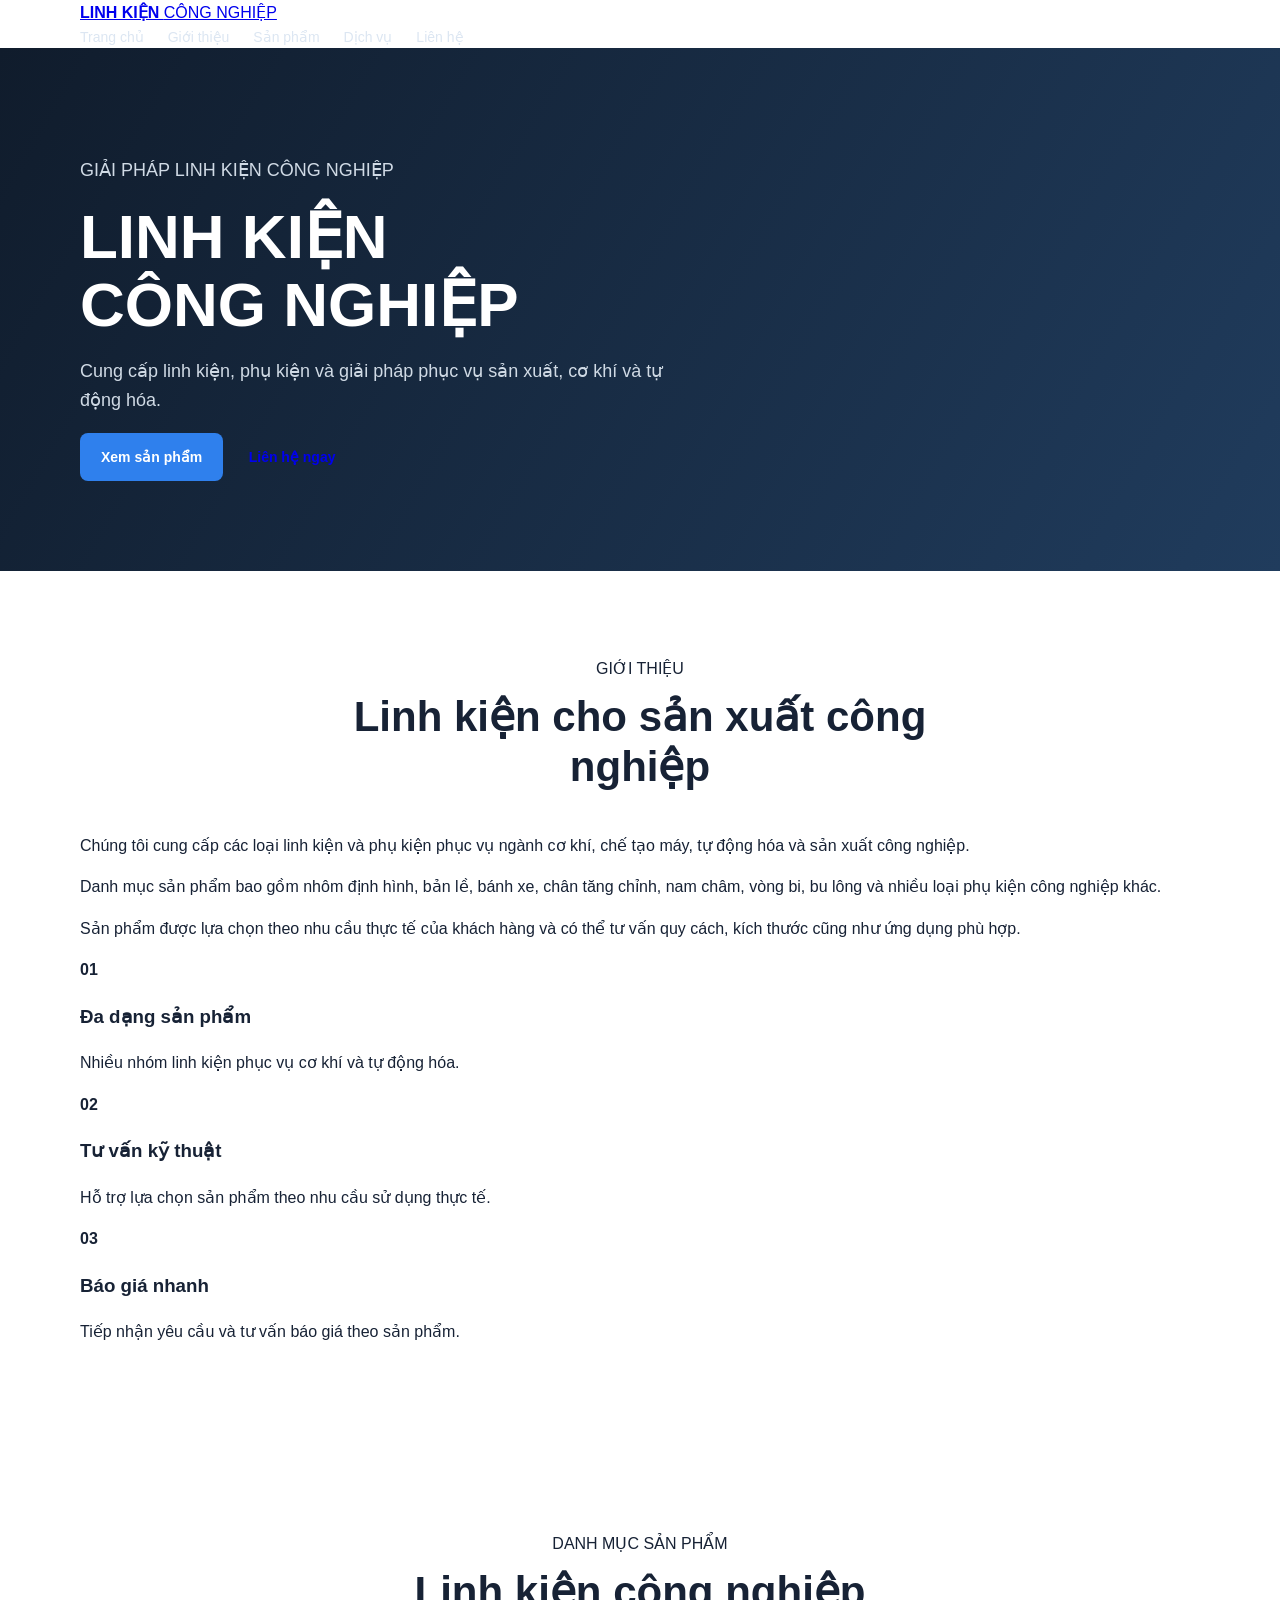
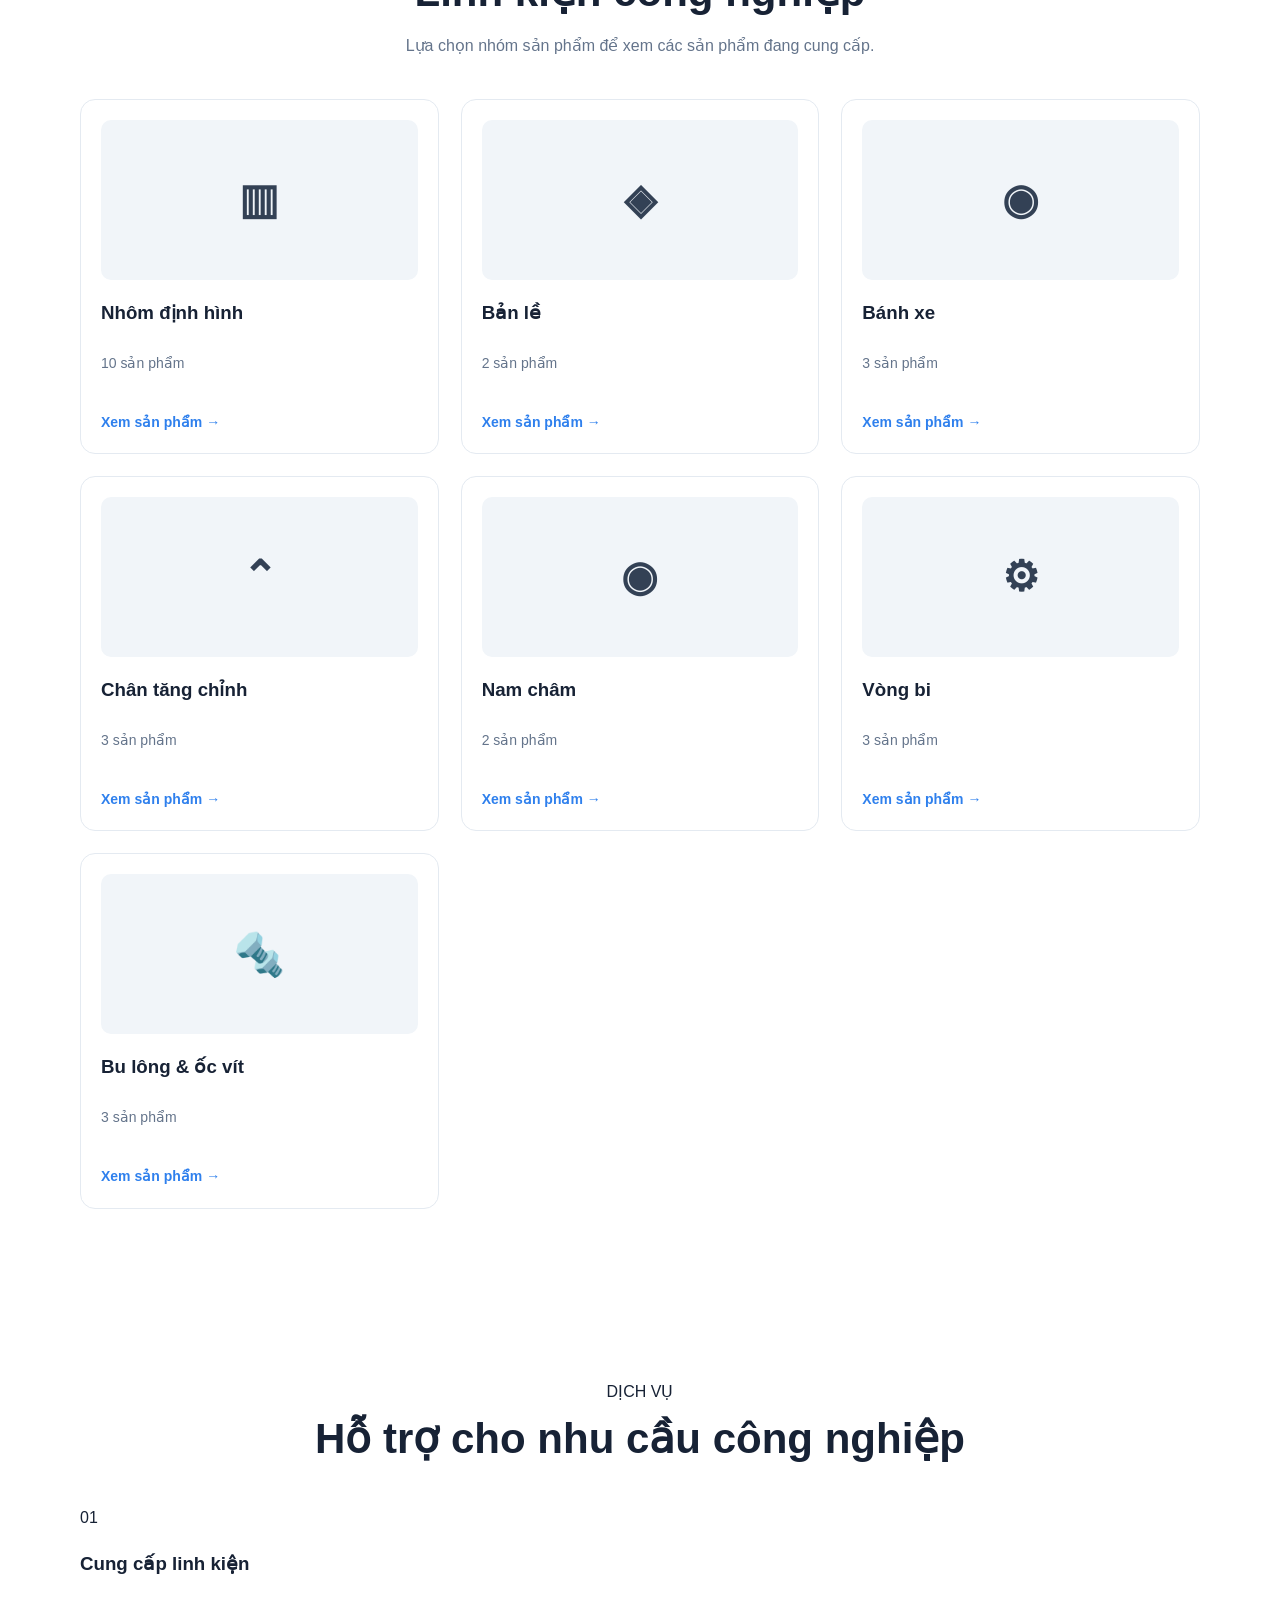
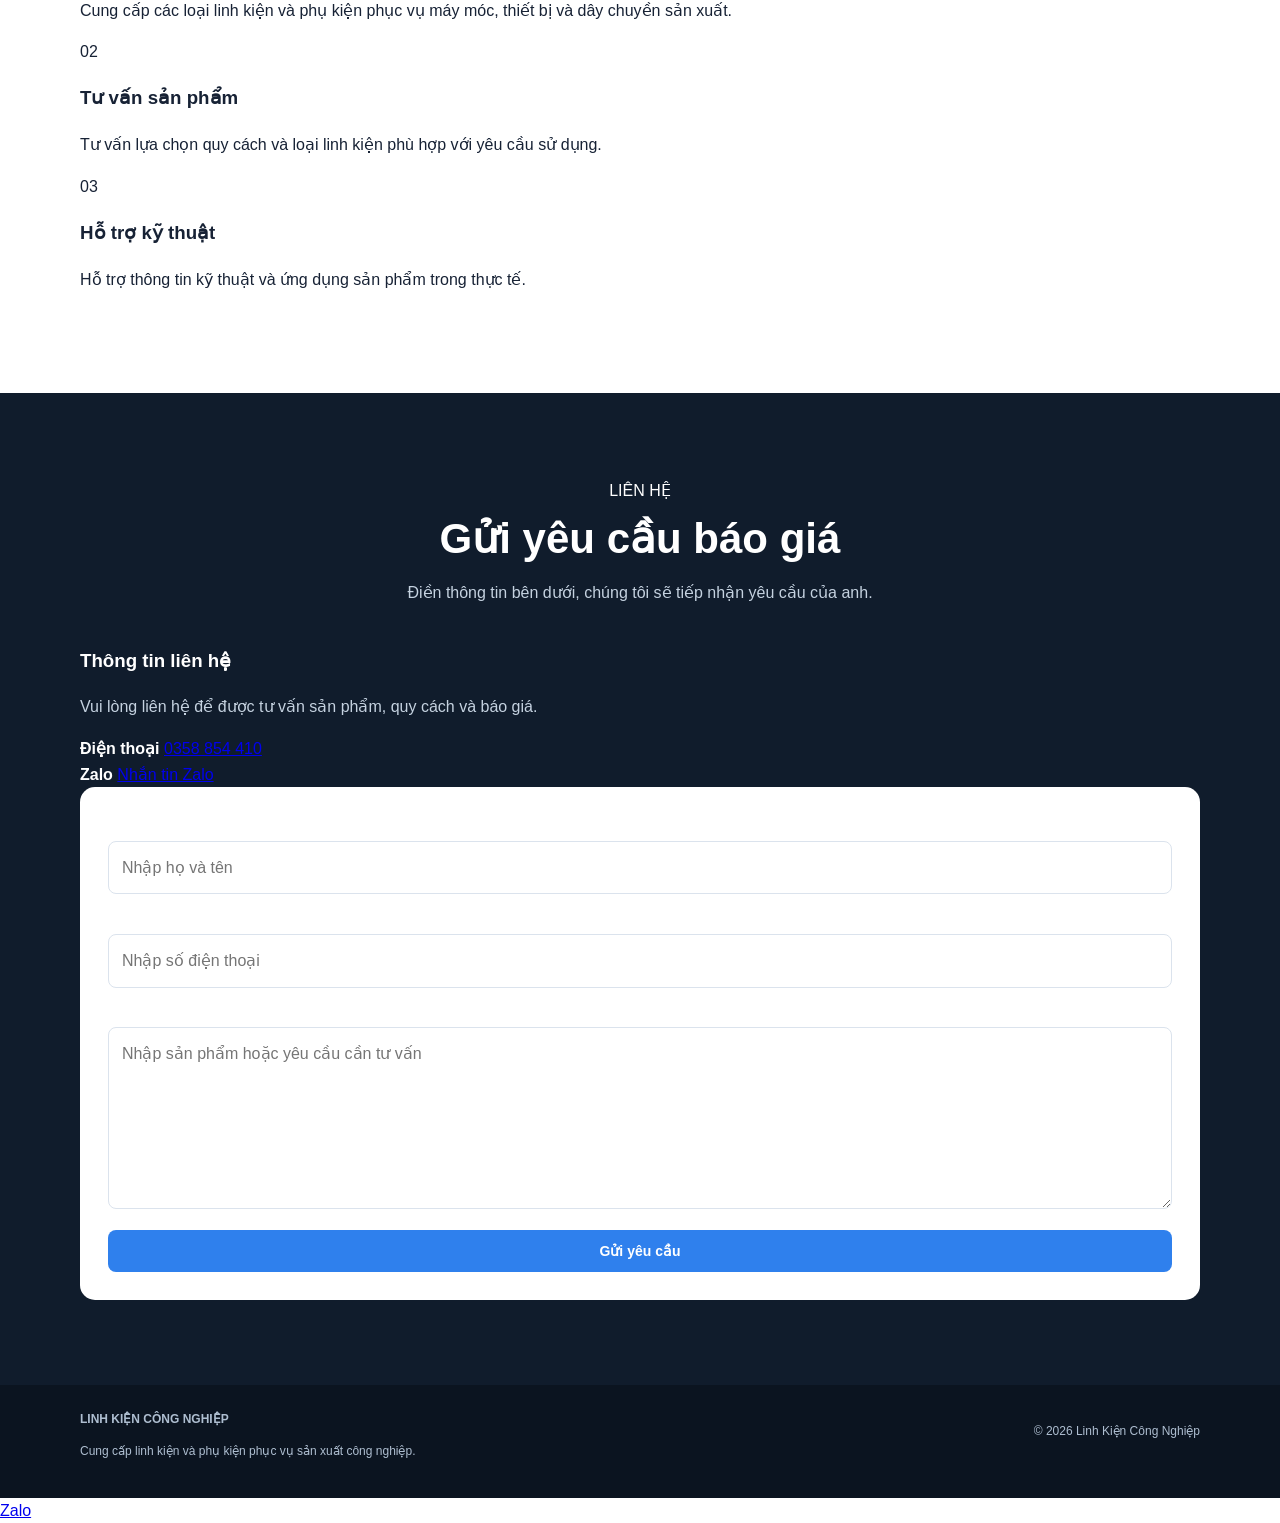
==== index.html @ 1a8c6c1a "Update index.html" ====
<!DOCTYPE html>
<html lang="vi">

<head>
    <meta charset="UTF-8">

    <meta
        name="viewport"
        content="width=device-width, initial-scale=1.0"
    >

    <meta
        name="description"
        content="Linh kiện công nghiệp - Nhôm định hình, bản lề, bánh xe, chân tăng chỉnh, nam châm, vòng bi, bu lông và ốc vít."
    >

    <title>
        Linh Kiện Công Nghiệp
    </title>

    <link
        rel="stylesheet"
        href="style.css"
    >
</head>


<body>


<!-- =====================================================
     HEADER
     ===================================================== -->

<header class="site-header">

    <div class="container header-inner">

        <a
            href="#"
            class="logo"
            onclick="showCategories(); return false;"
        >
            <strong>
                LINH KIỆN
            </strong>

            <span>
                CÔNG NGHIỆP
            </span>
        </a>


        <button
            type="button"
            class="menu-toggle"
            aria-label="Mở menu"
        >
            ☰
        </button>


        <nav
            id="main-nav"
            class="main-nav"
        >

            <a href="#">
                Trang chủ
            </a>

            <a href="#gioi-thieu">
                Giới thiệu
            </a>

            <a href="#san-pham">
                Sản phẩm
            </a>

            <a href="#dich-vu">
                Dịch vụ
            </a>

            <a href="#lien-he">
                Liên hệ
            </a>

        </nav>

    </div>

</header>



<!-- =====================================================
     HERO
     ===================================================== -->

<section class="hero">

    <div class="container hero-content">

        <div class="hero-text">

            <p class="hero-subtitle">
                GIẢI PHÁP LINH KIỆN CÔNG NGHIỆP
            </p>

            <h1>
                LINH KIỆN
                <br>
                CÔNG NGHIỆP
            </h1>

            <p>
                Cung cấp linh kiện, phụ kiện và giải pháp
                phục vụ sản xuất, cơ khí và tự động hóa.
            </p>

            <div class="hero-buttons">

                <a
                    href="#san-pham"
                    class="btn primary"
                >
                    Xem sản phẩm
                </a>

                <a
                    href="#lien-he"
                    class="btn secondary"
                >
                    Liên hệ ngay
                </a>

            </div>

        </div>

    </div>

</section>



<!-- =====================================================
     GIỚI THIỆU
     ===================================================== -->

<section
    id="gioi-thieu"
    class="section"
>

    <div class="container">

        <div class="section-heading">

            <span>
                GIỚI THIỆU
            </span>

            <h2>
                Linh kiện cho sản xuất công nghiệp
            </h2>

        </div>


        <div class="about-content">

            <div class="about-text">

                <p>
                    Chúng tôi cung cấp các loại linh kiện và
                    phụ kiện phục vụ ngành cơ khí, chế tạo máy,
                    tự động hóa và sản xuất công nghiệp.
                </p>

                <p>
                    Danh mục sản phẩm bao gồm nhôm định hình,
                    bản lề, bánh xe, chân tăng chỉnh, nam châm,
                    vòng bi, bu lông và nhiều loại phụ kiện
                    công nghiệp khác.
                </p>

                <p>
                    Sản phẩm được lựa chọn theo nhu cầu thực tế
                    của khách hàng và có thể tư vấn quy cách,
                    kích thước cũng như ứng dụng phù hợp.
                </p>

            </div>


            <div class="about-features">

                <div class="feature-box">

                    <strong>
                        01
                    </strong>

                    <h3>
                        Đa dạng sản phẩm
                    </h3>

                    <p>
                        Nhiều nhóm linh kiện phục vụ cơ khí
                        và tự động hóa.
                    </p>

                </div>


                <div class="feature-box">

                    <strong>
                        02
                    </strong>

                    <h3>
                        Tư vấn kỹ thuật
                    </h3>

                    <p>
                        Hỗ trợ lựa chọn sản phẩm theo nhu cầu
                        sử dụng thực tế.
                    </p>

                </div>


                <div class="feature-box">

                    <strong>
                        03
                    </strong>

                    <h3>
                        Báo giá nhanh
                    </h3>

                    <p>
                        Tiếp nhận yêu cầu và tư vấn báo giá
                        theo sản phẩm.
                    </p>

                </div>

            </div>

        </div>

    </div>

</section>



<!-- =====================================================
     SẢN PHẨM
     ===================================================== -->

<section
    id="san-pham"
    class="section products-section"
>

    <div class="container">

        <div class="section-heading">

            <span>
                DANH MỤC SẢN PHẨM
            </span>

            <h2>
                Linh kiện công nghiệp
            </h2>

            <p>
                Lựa chọn nhóm sản phẩm để xem các sản phẩm
                đang cung cấp.
            </p>

        </div>


        <!-- =================================================
             DANH MỤC ĐƯỢC TẠO BẰNG JAVASCRIPT
             ================================================= -->

        <div
            id="category-grid"
            class="product-grid"
        >
        </div>



        <!-- =================================================
             DANH SÁCH / CHI TIẾT SẢN PHẨM
             ================================================= -->

        <section
            id="product-list-section"
            style="display: none;"
        >

            <div class="product-section-header">

                <button
                    type="button"
                    class="back-category-btn"
                    onclick="showCategories()"
                >
                    ← Tất cả danh mục
                </button>

                <h2
                    id="product-category-title"
                >
                </h2>

                <p
                    id="product-category-description"
                >
                </p>

            </div>


            <div
                id="product-list"
                class="product-grid"
            >
            </div>

        </section>

    </div>

</section>



<!-- =====================================================
     DỊCH VỤ
     ===================================================== -->

<section
    id="dich-vu"
    class="section services-section"
>

    <div class="container">

        <div class="section-heading">

            <span>
                DỊCH VỤ
            </span>

            <h2>
                Hỗ trợ cho nhu cầu công nghiệp
            </h2>

        </div>


        <div class="services-grid">


            <article class="service-card">

                <div class="service-number">
                    01
                </div>

                <h3>
                    Cung cấp linh kiện
                </h3>

                <p>
                    Cung cấp các loại linh kiện và phụ kiện
                    phục vụ máy móc, thiết bị và dây chuyền
                    sản xuất.
                </p>

            </article>


            <article class="service-card">

                <div class="service-number">
                    02
                </div>

                <h3>
                    Tư vấn sản phẩm
                </h3>

                <p>
                    Tư vấn lựa chọn quy cách và loại linh kiện
                    phù hợp với yêu cầu sử dụng.
                </p>

            </article>


            <article class="service-card">

                <div class="service-number">
                    03
                </div>

                <h3>
                    Hỗ trợ kỹ thuật
                </h3>

                <p>
                    Hỗ trợ thông tin kỹ thuật và ứng dụng
                    sản phẩm trong thực tế.
                </p>

            </article>


        </div>

    </div>

</section>



<!-- =====================================================
     LIÊN HỆ
     ===================================================== -->

<section
    id="lien-he"
    class="section contact-section"
>

    <div class="container">

        <div class="section-heading">

            <span>
                LIÊN HỆ
            </span>

            <h2>
                Gửi yêu cầu báo giá
            </h2>

            <p>
                Điền thông tin bên dưới, chúng tôi sẽ tiếp nhận
                yêu cầu của anh.
            </p>

        </div>


        <div class="contact-content">


            <!-- THÔNG TIN -->

            <div class="contact-info">

                <h3>
                    Thông tin liên hệ
                </h3>

                <p>
                    Vui lòng liên hệ để được tư vấn sản phẩm,
                    quy cách và báo giá.
                </p>


                <div class="contact-item">

                    <strong>
                        Điện thoại
                    </strong>

                    <a href="tel:0358854410">
                        0358 854 410
                    </a>

                </div>


                <div class="contact-item">

                    <strong>
                        Zalo
                    </strong>

                    <a
                        href="https://zalo.me/0358854410"
                        target="_blank"
                        rel="noopener noreferrer"
                    >
                        Nhắn tin Zalo
                    </a>

                </div>


            </div>



            <!-- FORM -->

            <form
                id="contact-form"
                class="contact-form"
                onsubmit="sendMessage(event)"
            >

                <div class="form-group">

                    <label for="name">
                        Họ và tên
                    </label>

                    <input
                        type="text"
                        id="name"
                        name="name"
                        placeholder="Nhập họ và tên"
                        required
                    >

                </div>


                <div class="form-group">

                    <label for="phone">
                        Số điện thoại
                    </label>

                    <input
                        type="tel"
                        id="phone"
                        name="phone"
                        placeholder="Nhập số điện thoại"
                        required
                    >

                </div>


                <div class="form-group">

                    <label for="message">
                        Nội dung yêu cầu
                    </label>

                    <textarea
                        id="message"
                        name="message"
                        rows="6"
                        placeholder="Nhập sản phẩm hoặc yêu cầu cần tư vấn"
                        required
                    ></textarea>

                </div>


                <button
                    type="submit"
                    class="btn primary"
                >
                    Gửi yêu cầu
                </button>

            </form>


        </div>

    </div>

</section>



<!-- =====================================================
     FOOTER
     ===================================================== -->

<footer class="site-footer">

    <div class="container footer-inner">

        <div>

            <strong>
                LINH KIỆN CÔNG NGHIỆP
            </strong>

            <p>
                Cung cấp linh kiện và phụ kiện
                phục vụ sản xuất công nghiệp.
            </p>

        </div>


        <div>

            <p>
                © 2026 Linh Kiện Công Nghiệp
            </p>

        </div>

    </div>

</footer>



<!-- =====================================================
     NÚT ZALO
     ===================================================== -->

<a
    href="https://zalo.me/0358854410"
    class="zalo-floating"
    target="_blank"
    rel="noopener noreferrer"
    aria-label="Liên hệ Zalo"
>

    <span>
        Zalo
    </span>

</a>



<!-- =====================================================
     JAVASCRIPT
     ===================================================== -->

<script src="script.js"></script>


</body>

</html>
---- style.css ----
*{box-sizing:border-box}html{scroll-behavior:smooth}body{margin:0;font-family:Inter,Arial,sans-serif;color:#172235;background:#fff;line-height:1.6}.container{width:min(1120px,92%);margin:auto}.header{position:sticky;top:0;z-index:20;background:#101c2c;color:#fff;box-shadow:0 4px 20px #0001}.nav{display:flex;align-items:center;justify-content:space-between;min-height:76px}.brand{display:flex;gap:10px;align-items:center;color:#fff;text-decoration:none}.brand-icon{display:grid;place-items:center;background:#2f80ed;border-radius:10px;width:40px;height:40px;font-size:23px}.brand small,.brand strong{display:block;line-height:1.2}.brand small{font-size:10px;color:#a9b8ca;letter-spacing:2px;margin-top:4px}nav{display:flex;gap:24px}nav a{color:#dce6f2;text-decoration:none;font-size:14px}nav a:hover{color:#fff}.menu-toggle{display:none;background:none;border:0;color:#fff;font-size:25px}.hero{background:linear-gradient(120deg,#101c2c,#203c5d);color:#fff;padding:90px 0}.hero-grid{display:grid;grid-template-columns:1.1fr .9fr;gap:60px;align-items:center}.eyebrow{color:#2f80ed;font-weight:800;font-size:12px;letter-spacing:1.5px}.hero .eyebrow{color:#79b3ff}.hero h1{font-size:clamp(38px,5vw,62px);line-height:1.1;margin:16px 0}.hero p{font-size:18px;color:#d0dae5;max-width:620px}.actions{display:flex;gap:12px;flex-wrap:wrap;margin:28px 0}.btn{display:inline-block;padding:12px 20px;border-radius:8px;border:1px solid transparent;text-decoration:none;font-weight:700;cursor:pointer;font-size:14px}.primary{background:#2f80ed;color:#fff}.outline{border-color:#8194aa;color:#fff}.trust-row{display:flex;gap:20px;flex-wrap:wrap;color:#c6d4e4;font-size:13px}.hero-card{border:1px solid #ffffff35;border-radius:22px;padding:35px;background:#ffffff0c;text-align:center}.hero-card-top{font-size:11px;letter-spacing:2px;color:#9fb6cf}.gear{font-size:115px;margin:25px 0;color:#79b3ff}.hero-card h3{font-size:22px}.hero-card p{font-size:14px}.section{padding:85px 0}.light{background:#f5f8fc}.section-heading{text-align:center;max-width:680px;margin:0 auto 40px}.section h2{font-size:clamp(28px,4vw,42px);line-height:1.2;margin:10px 0 14px}.section-heading p{color:#64748b}.product-grid{display:grid;grid-template-columns:repeat(3,1fr);gap:22px}.product-card{border:1px solid #e4eaf1;border-radius:15px;padding:20px;background:#fff;transition:.2s}.product-card:hover{transform:translateY(-4px);box-shadow:0 10px 25px #17223512}.product-image{height:145px;border-radius:10px;background:linear-gradient(135deg,#edf4fc,#d9e7f7);display:grid;place-items:center;font-size:70px;color:#2f80ed}.product-card h3{margin:18px 0 6px}.product-card p{color:#64748b;font-size:14px;min-height:45px}.product-card a{color:#2f80ed;font-weight:700;text-decoration:none;font-size:14px}.two-col,.contact-grid{display:grid;grid-template-columns:1fr 1fr;gap:70px;align-items:start}.two-col p{color:#64748b}.service-grid{display:grid;grid-template-columns:repeat(3,1fr);gap:22px}.service{border-top:3px solid #2f80ed;padding:22px;background:#f8fafc;border-radius:0 0 12px 12px}.service span{color:#2f80ed;font-weight:800}.service h3{margin:12px 0 5px}.service p{color:#64748b;font-size:14px}.contact-section{background:#101c2c;color:#fff}.contact-section p{color:#c5d2e0}.contact-details{margin-top:30px}.contact-form{background:#fff;padding:28px;border-radius:15px;display:grid;gap:14px}.contact-form input,.contact-form textarea{width:100%;border:1px solid #dbe3ed;border-radius:8px;padding:13px;font:inherit}.contact-form textarea{min-height:130px;resize:vertical}.contact-form small{color:#64748b;font-size:11px}footer{background:#0b1420;color:#aebed0;padding:25px 0}.footer-inner{display:flex;justify-content:space-between;gap:20px;font-size:12px}.footer-inner a{color:#aebed0}@media(max-width:800px){nav{display:none;position:absolute;top:76px;left:0;right:0;background:#101c2c;padding:20px;flex-direction:column;gap:15px}.menu-toggle{display:block}.hero{padding:60px 0}.hero-grid,.two-col,.contact-grid{grid-template-columns:1fr;gap:35px}.product-grid,.service-grid{grid-template-columns:repeat(2,1fr)}.section{padding:60px 0}}@media(max-width:520px){.product-grid,.service-grid{grid-template-columns:1fr}.footer-inner{flex-direction:column}.hero h1{font-size:40px}}
/* =====================================================
   GIAO DIỆN DANH MỤC VÀ SẢN PHẨM
   ===================================================== */

/* Khu vực danh sách sản phẩm */

#category-grid,
#product-list {
  align-items: stretch;
}


/* Thẻ sản phẩm */

.product-card {
  display: flex;
  flex-direction: column;
  height: 100%;
  box-sizing: border-box;
}


/* Khu vực hình ảnh */

.product-image {
  width: 100%;
  min-height: 160px;

  display: flex;
  align-items: center;
  justify-content: center;

  overflow: hidden;
  border-radius: 10px;

  background: #f1f5f9;

  font-size: 42px;
  font-weight: 700;
  color: #334155;
}


/* Ảnh sản phẩm */

.product-card img {
  display: block;

  width: 100%;
  height: 180px;

  object-fit: contain;

  border-radius: 10px;
  background: #ffffff;
}


/* Tên sản phẩm */

.product-card h3 {
  margin-top: 18px;
  margin-bottom: 10px;
}


/* Nội dung mô tả */

.product-card p {
  line-height: 1.6;
}


/* Đẩy nút liên hệ xuống cuối thẻ */

.product-card > div:last-child {
  margin-top: auto !important;
  padding-top: 15px;
}


/* Nút liên hệ báo giá */

.product-card .btn {
  display: inline-block;

  text-decoration: none;

  font-size: 14px;
  text-align: center;

  cursor: pointer;
}


/* Hiệu ứng khi di chuột */

.product-card {
  transition:
    transform 0.25s ease,
    box-shadow 0.25s ease;
}

.product-card:hover {
  transform: translateY(-4px);
}


/* =====================================================
   DANH SÁCH SẢN PHẨM
   ===================================================== */

#product-list-section {
  margin-top: 30px;
}

#product-category-title {
  text-transform: none;
}


/* =====================================================
   HIỂN THỊ TRÊN ĐIỆN THOẠI
   ===================================================== */

@media (max-width: 800px) {

  .product-grid {
    grid-template-columns: 1fr;
  }

  .product-image {
    min-height: 140px;
  }

  .product-card img {
    height: 160px;
  }

  #product-list-section {
    margin-top: 20px;
  }

}


/* =====================================================
   HIỂN THỊ TRÊN MÁY TÍNH BẢNG
   ===================================================== */

@media (min-width: 501px) and (max-width: 900px) {

  .product-grid {
    grid-template-columns: repeat(2, 1fr);
  }

}
/* =====================================================
   NÚT LIÊN HỆ NỔI GÓC PHẢI MÀN HÌNH
   ===================================================== */

.floating-contact {
  position: fixed;

  right: 22px;
  bottom: 90px;

  z-index: 9999;

  display: flex;
  flex-direction: column;
  align-items: center;

  gap: 12px;
}


/* Nút gọi điện */

.floating-phone,
.floating-zalo {
  width: 48px;
  height: 48px;

  display: flex;
  align-items: center;
  justify-content: center;

  border-radius: 50%;

  text-decoration: none;

  font-weight: 700;

  box-shadow:
    0 3px 12px rgba(0, 0, 0, 0.20);

  transition:
    transform 0.25s ease,
    box-shadow 0.25s ease;
}


/* Màu nút gọi điện */

.floating-phone {
  background: #ff6b18;
  color: #ffffff;

  font-size: 25px;

  border: 5px solid #fff3e8;
}


/* Màu nút Zalo */

.floating-zalo {
  background: #008fe5;
  color: #ffffff;

  font-size: 11px;

  border: 4px solid #e5f6ff;
}


/* Hiệu ứng khi di chuột */

.floating-phone:hover,
.floating-zalo:hover {
  transform: scale(1.12);

  box-shadow:
    0 5px 18px rgba(0, 0, 0, 0.30);
}


/* Hiển thị trên điện thoại */

@media (max-width: 600px) {

  .floating-contact {
    right: 14px;
    bottom: 70px;

    gap: 10px;
  }

  .floating-phone,
  .floating-zalo {
    width: 44px;
    height: 44px;
  }

  .floating-phone {
    font-size: 22px;
  }

  .floating-zalo {
    font-size: 10px;
  }

}
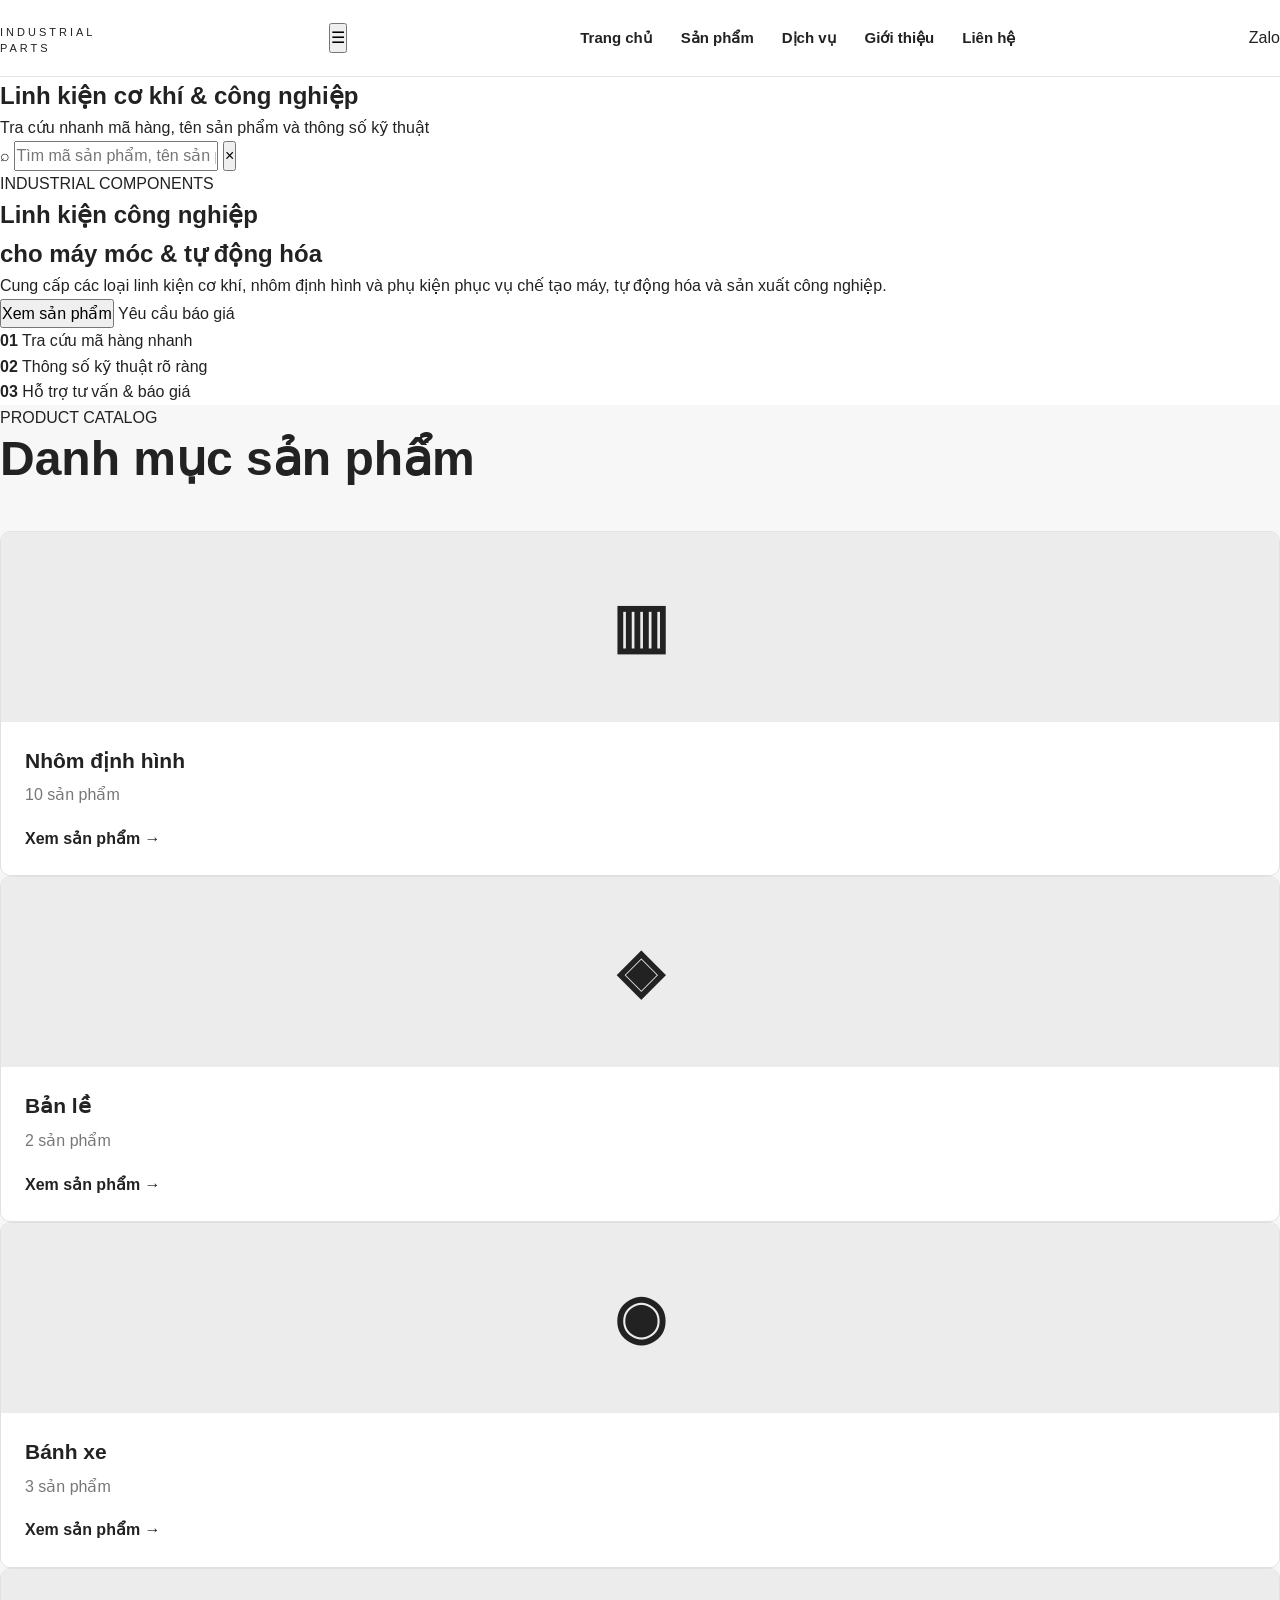
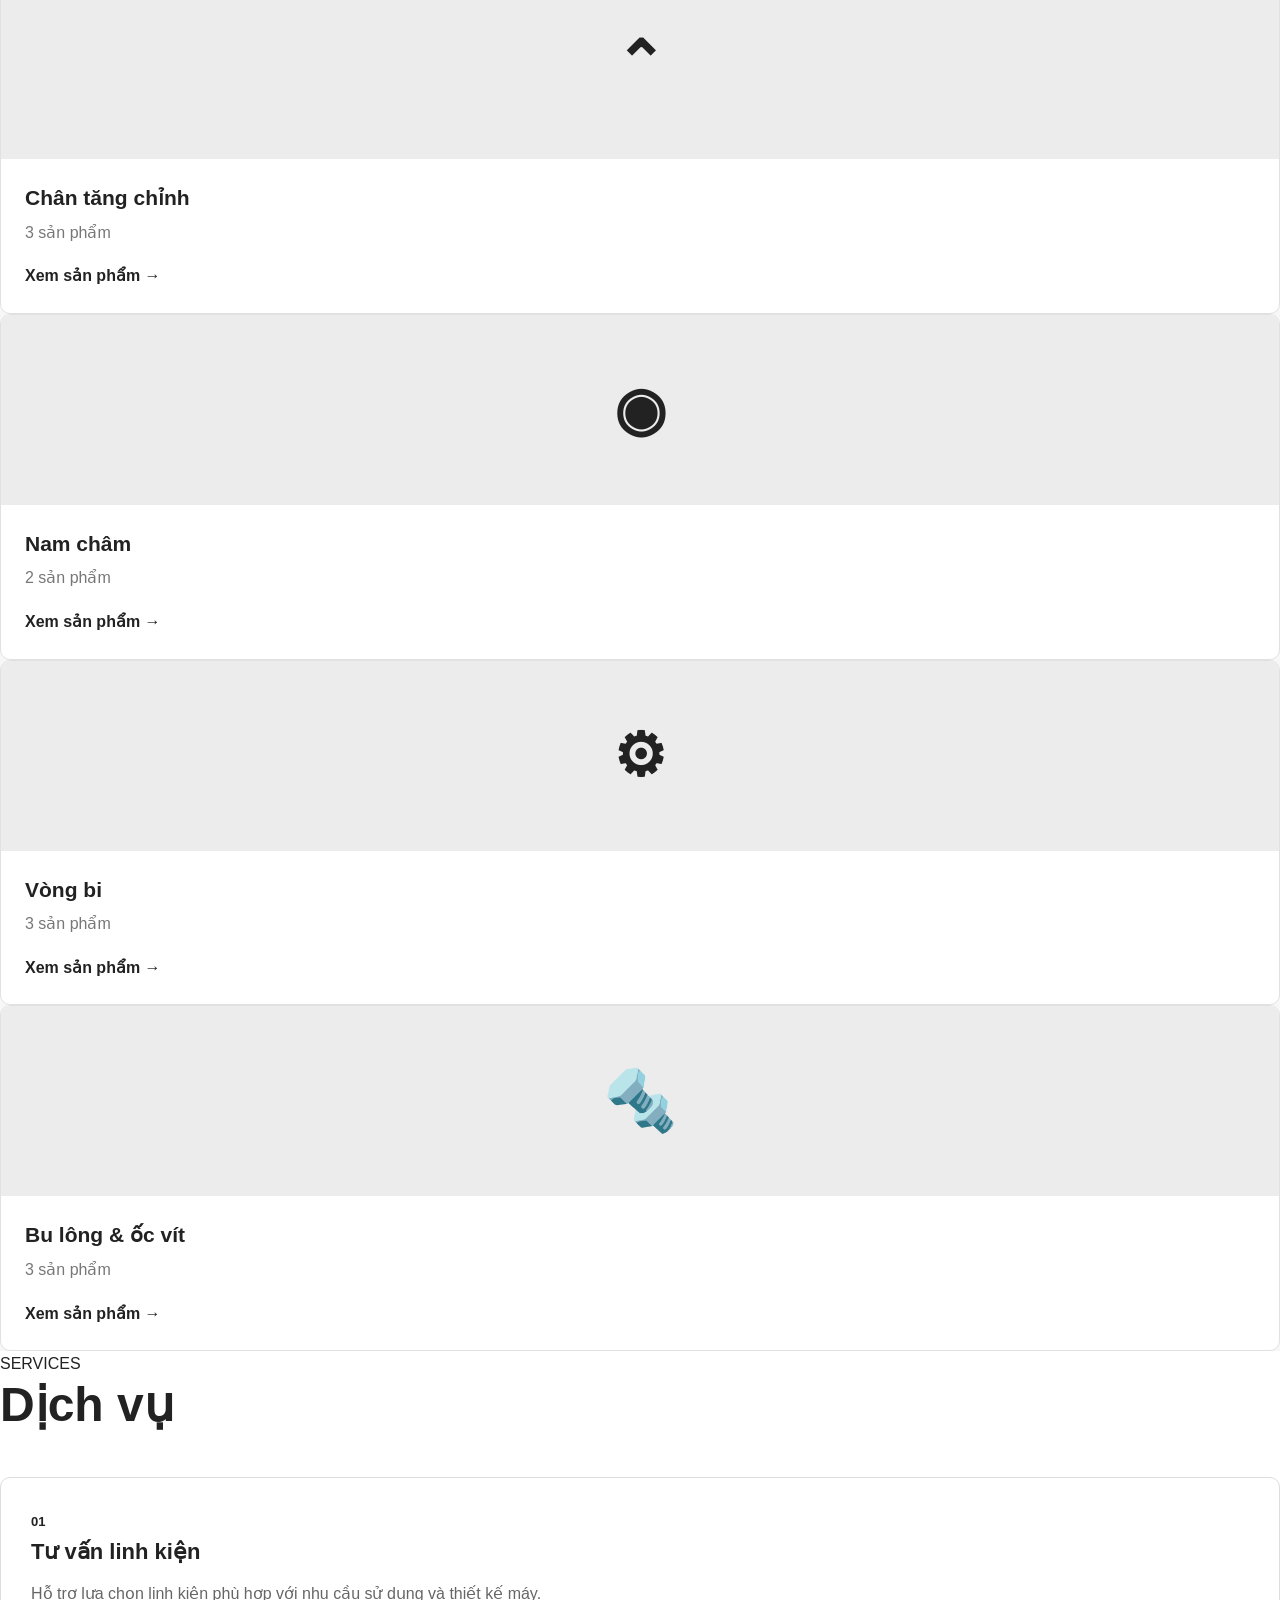
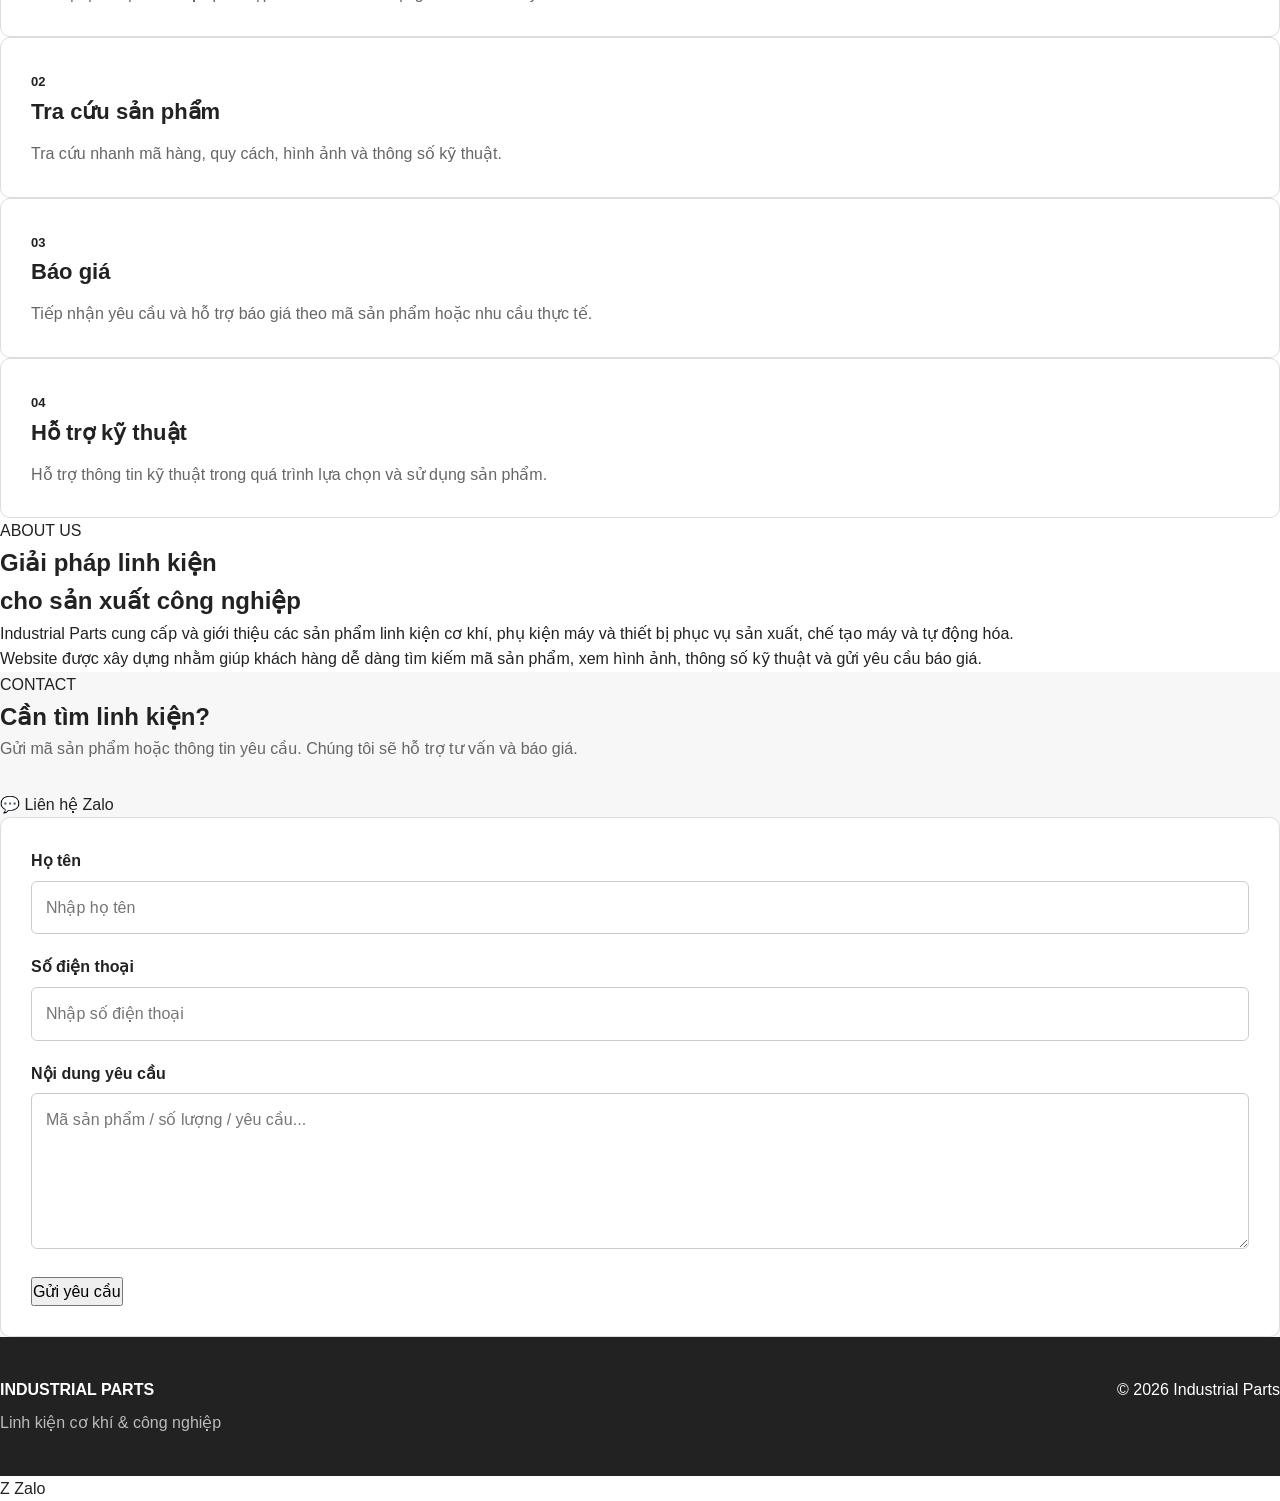
==== commit a3a34708: "Update index.html" ====
--- a/index.html
+++ b/index.html
@@ -1,141 +1,113 @@
 <!DOCTYPE html>
 <html lang="vi">
-
 <head>
     <meta charset="UTF-8">
-
-    <meta
-        name="viewport"
-        content="width=device-width, initial-scale=1.0"
-    >
-
-    <meta
-        name="description"
-        content="Linh kiện công nghiệp - Nhôm định hình, bản lề, bánh xe, chân tăng chỉnh, nam châm, vòng bi, bu lông và ốc vít."
-    >
-
-    <title>
-        Linh Kiện Công Nghiệp
-    </title>
-
-    <link
-        rel="stylesheet"
-        href="style.css"
-    >
+    <meta name="viewport" content="width=device-width, initial-scale=1.0">
+
+    <title>Linh Kiện Công Nghiệp | Industrial Parts</title>
+
+    <meta name="description"
+          content="Linh kiện cơ khí và công nghiệp - nhôm định hình, bánh xe, bản lề, vòng bi, chân tăng chỉnh, nam châm, bu lông ốc vít.">
+
+    <link rel="stylesheet" href="style.css">
 </head>
 
-
 <body>
 
-
-<!-- =====================================================
-     HEADER
-     ===================================================== -->
+<!-- ================= HEADER ================= -->
 
 <header class="site-header">
 
-    <div class="container header-inner">
-
-        <a
-            href="#"
-            class="logo"
-            onclick="showCategories(); return false;"
-        >
-            <strong>
-                LINH KIỆN
-            </strong>
-
-            <span>
-                CÔNG NGHIỆP
-            </span>
+    <div class="header-inner">
+
+        <a href="#" class="logo" onclick="showHome(); return false;">
+            <span class="logo-main">INDUSTRIAL</span>
+            <span class="logo-sub">PARTS</span>
         </a>
 
-
-        <button
-            type="button"
-            class="menu-toggle"
-            aria-label="Mở menu"
-        >
+        <button class="mobile-menu-btn"
+                onclick="toggleMobileMenu()"
+                aria-label="Mở menu">
             ☰
         </button>
 
-
-        <nav
-            id="main-nav"
-            class="main-nav"
-        >
-
-            <a href="#">
+        <nav class="main-nav" id="main-nav">
+
+            <a href="#" onclick="showHome(); return false;">
                 Trang chủ
             </a>
 
-            <a href="#gioi-thieu">
+            <a href="#products"
+               onclick="scrollToProducts(); closeMobileMenu();">
+                Sản phẩm
+            </a>
+
+            <a href="#services"
+               onclick="closeMobileMenu();">
+                Dịch vụ
+            </a>
+
+            <a href="#about"
+               onclick="closeMobileMenu();">
                 Giới thiệu
             </a>
 
-            <a href="#san-pham">
-                Sản phẩm
-            </a>
-
-            <a href="#dich-vu">
-                Dịch vụ
-            </a>
-
-            <a href="#lien-he">
+            <a href="#contact"
+               onclick="closeMobileMenu();">
                 Liên hệ
             </a>
 
         </nav>
 
+        <a class="header-zalo"
+           href="https://zalo.me/0358854410"
+           target="_blank"
+           rel="noopener">
+            Zalo
+        </a>
+
     </div>
 
 </header>
 
 
-
-<!-- =====================================================
-     HERO
-     ===================================================== -->
-
-<section class="hero">
-
-    <div class="container hero-content">
-
-        <div class="hero-text">
-
-            <p class="hero-subtitle">
-                GIẢI PHÁP LINH KIỆN CÔNG NGHIỆP
+<!-- ================= SEARCH BAR ================= -->
+
+<section class="search-area">
+
+    <div class="search-container">
+
+        <div class="search-title">
+            <h1>Linh kiện cơ khí & công nghiệp</h1>
+            <p>
+                Tra cứu nhanh mã hàng, tên sản phẩm và thông số kỹ thuật
             </p>
-
-            <h1>
-                LINH KIỆN
-                <br>
-                CÔNG NGHIỆP
-            </h1>
-
-            <p>
-                Cung cấp linh kiện, phụ kiện và giải pháp
-                phục vụ sản xuất, cơ khí và tự động hóa.
-            </p>
-
-            <div class="hero-buttons">
-
-                <a
-                    href="#san-pham"
-                    class="btn primary"
-                >
-                    Xem sản phẩm
-                </a>
-
-                <a
-                    href="#lien-he"
-                    class="btn secondary"
-                >
-                    Liên hệ ngay
-                </a>
-
-            </div>
-
+        </div>
+
+        <div class="search-box">
+
+            <span class="search-icon">⌕</span>
+
+            <input
+                type="text"
+                id="product-search"
+                placeholder="Tìm mã sản phẩm, tên sản phẩm, quy cách..."
+                autocomplete="off"
+                oninput="searchProducts(this.value)"
+            >
+
+            <button
+                type="button"
+                class="search-clear"
+                id="search-clear"
+                onclick="clearSearch()">
+                ×
+            </button>
+
+        </div>
+
+        <div id="search-results"
+             class="search-results">
         </div>
 
     </div>
@@ -143,290 +115,268 @@
 </section>
 
 
-
-<!-- =====================================================
-     GIỚI THIỆU
-     ===================================================== -->
-
-<section
-    id="gioi-thieu"
-    class="section"
->
-
-    <div class="container">
+<!-- ================= MAIN ================= -->
+
+<main>
+
+
+<!-- ================= HOME ================= -->
+
+<section id="home" class="home-section">
+
+    <div class="home-container">
+
+        <div class="home-intro">
+
+            <div>
+                <span class="section-label">
+                    INDUSTRIAL COMPONENTS
+                </span>
+
+                <h2>
+                    Linh kiện công nghiệp<br>
+                    cho máy móc & tự động hóa
+                </h2>
+
+                <p>
+                    Cung cấp các loại linh kiện cơ khí,
+                    nhôm định hình và phụ kiện phục vụ
+                    chế tạo máy, tự động hóa và sản xuất công nghiệp.
+                </p>
+
+                <div class="home-buttons">
+
+                    <button
+                        class="btn-primary"
+                        onclick="scrollToProducts()">
+                        Xem sản phẩm
+                    </button>
+
+                    <a
+                        class="btn-secondary"
+                        href="#contact">
+                        Yêu cầu báo giá
+                    </a>
+
+                </div>
+            </div>
+
+            <div class="home-info">
+
+                <div class="info-item">
+                    <strong>01</strong>
+                    <span>Tra cứu mã hàng nhanh</span>
+                </div>
+
+                <div class="info-item">
+                    <strong>02</strong>
+                    <span>Thông số kỹ thuật rõ ràng</span>
+                </div>
+
+                <div class="info-item">
+                    <strong>03</strong>
+                    <span>Hỗ trợ tư vấn & báo giá</span>
+                </div>
+
+            </div>
+
+        </div>
+
+    </div>
+
+</section>
+
+
+<!-- ================= PRODUCTS ================= -->
+
+<section id="products" class="products-section">
+
+    <div class="section-container">
 
         <div class="section-heading">
 
-            <span>
-                GIỚI THIỆU
+            <div>
+                <span class="section-label">
+                    PRODUCT CATALOG
+                </span>
+
+                <h2>
+                    Danh mục sản phẩm
+                </h2>
+            </div>
+
+            <span id="product-count"
+                  class="product-count">
             </span>
 
-            <h2>
-                Linh kiện cho sản xuất công nghiệp
-            </h2>
-
-        </div>
-
-
-        <div class="about-content">
-
-            <div class="about-text">
-
-                <p>
-                    Chúng tôi cung cấp các loại linh kiện và
-                    phụ kiện phục vụ ngành cơ khí, chế tạo máy,
-                    tự động hóa và sản xuất công nghiệp.
-                </p>
-
-                <p>
-                    Danh mục sản phẩm bao gồm nhôm định hình,
-                    bản lề, bánh xe, chân tăng chỉnh, nam châm,
-                    vòng bi, bu lông và nhiều loại phụ kiện
-                    công nghiệp khác.
-                </p>
-
-                <p>
-                    Sản phẩm được lựa chọn theo nhu cầu thực tế
-                    của khách hàng và có thể tư vấn quy cách,
-                    kích thước cũng như ứng dụng phù hợp.
-                </p>
-
-            </div>
-
-
-            <div class="about-features">
-
-                <div class="feature-box">
-
-                    <strong>
-                        01
-                    </strong>
-
-                    <h3>
-                        Đa dạng sản phẩm
-                    </h3>
-
-                    <p>
-                        Nhiều nhóm linh kiện phục vụ cơ khí
-                        và tự động hóa.
-                    </p>
-
-                </div>
-
-
-                <div class="feature-box">
-
-                    <strong>
-                        02
-                    </strong>
-
-                    <h3>
-                        Tư vấn kỹ thuật
-                    </h3>
-
-                    <p>
-                        Hỗ trợ lựa chọn sản phẩm theo nhu cầu
-                        sử dụng thực tế.
-                    </p>
-
-                </div>
-
-
-                <div class="feature-box">
-
-                    <strong>
-                        03
-                    </strong>
-
-                    <h3>
-                        Báo giá nhanh
-                    </h3>
-
-                    <p>
-                        Tiếp nhận yêu cầu và tư vấn báo giá
-                        theo sản phẩm.
-                    </p>
-
-                </div>
-
-            </div>
-
-        </div>
-
-    </div>
-
-</section>
-
-
-
-<!-- =====================================================
-     SẢN PHẨM
-     ===================================================== -->
-
-<section
-    id="san-pham"
-    class="section products-section"
->
-
-    <div class="container">
-
-        <div class="section-heading">
-
-            <span>
-                DANH MỤC SẢN PHẨM
-            </span>
-
-            <h2>
-                Linh kiện công nghiệp
-            </h2>
-
-            <p>
-                Lựa chọn nhóm sản phẩm để xem các sản phẩm
-                đang cung cấp.
-            </p>
-
-        </div>
-
-
-        <!-- =================================================
-             DANH MỤC ĐƯỢC TẠO BẰNG JAVASCRIPT
-             ================================================= -->
-
-        <div
-            id="category-grid"
-            class="product-grid"
-        >
-        </div>
-
-
-
-        <!-- =================================================
-             DANH SÁCH / CHI TIẾT SẢN PHẨM
-             ================================================= -->
-
-        <section
-            id="product-list-section"
-            style="display: none;"
-        >
-
-            <div class="product-section-header">
+        </div>
+
+
+        <!-- CATEGORY -->
+
+        <div id="category-grid"
+             class="category-grid">
+        </div>
+
+
+        <!-- PRODUCT LIST -->
+
+        <section id="product-list-section"
+                 class="product-list-section"
+                 style="display:none;">
+
+            <div class="product-list-header">
 
                 <button
                     type="button"
-                    class="back-category-btn"
-                    onclick="showCategories()"
+                    class="back-btn"
+                    onclick="showCategories()">
+                    ← Danh mục
+                </button>
+
+                <div>
+
+                    <span class="section-label">
+                        PRODUCT LIST
+                    </span>
+
+                    <h2 id="product-category-title"></h2>
+
+                    <p id="product-category-description"></p>
+
+                </div>
+
+            </div>
+
+            <div class="catalog-toolbar">
+
+                <span id="category-product-count"></span>
+
+                <input
+                    type="text"
+                    id="category-search"
+                    placeholder="Tìm trong danh mục..."
+                    oninput="filterCategoryProducts(this.value)"
                 >
-                    ← Tất cả danh mục
-                </button>
-
-                <h2
-                    id="product-category-title"
-                >
+
+            </div>
+
+            <div id="product-list"
+                 class="product-grid">
+            </div>
+
+        </section>
+
+
+        <!-- PRODUCT DETAIL -->
+
+        <section id="product-detail-section"
+                 class="product-detail-section"
+                 style="display:none;">
+
+            <button
+                type="button"
+                class="back-btn detail-back"
+                onclick="goBackToCategory()">
+                ← Quay lại danh mục
+            </button>
+
+            <div id="product-detail"></div>
+
+        </section>
+
+    </div>
+
+</section>
+
+
+<!-- ================= SERVICES ================= -->
+
+<section id="services" class="services-section">
+
+    <div class="section-container">
+
+        <div class="section-heading">
+
+            <div>
+
+                <span class="section-label">
+                    SERVICES
+                </span>
+
+                <h2>
+                    Dịch vụ
                 </h2>
 
-                <p
-                    id="product-category-description"
-                >
-                </p>
-
-            </div>
-
-
-            <div
-                id="product-list"
-                class="product-grid"
-            >
-            </div>
-
-        </section>
-
-    </div>
-
-</section>
-
-
-
-<!-- =====================================================
-     DỊCH VỤ
-     ===================================================== -->
-
-<section
-    id="dich-vu"
-    class="section services-section"
->
-
-    <div class="container">
-
-        <div class="section-heading">
-
-            <span>
-                DỊCH VỤ
-            </span>
-
-            <h2>
-                Hỗ trợ cho nhu cầu công nghiệp
-            </h2>
-
-        </div>
-
-
-        <div class="services-grid">
-
-
-            <article class="service-card">
-
-                <div class="service-number">
-                    01
-                </div>
+            </div>
+
+        </div>
+
+
+        <div class="service-grid">
+
+            <div class="service-card">
+
+                <span class="service-number">01</span>
 
                 <h3>
-                    Cung cấp linh kiện
+                    Tư vấn linh kiện
                 </h3>
 
                 <p>
-                    Cung cấp các loại linh kiện và phụ kiện
-                    phục vụ máy móc, thiết bị và dây chuyền
-                    sản xuất.
-                </p>
-
-            </article>
-
-
-            <article class="service-card">
-
-                <div class="service-number">
-                    02
-                </div>
+                    Hỗ trợ lựa chọn linh kiện phù hợp
+                    với nhu cầu sử dụng và thiết kế máy.
+                </p>
+
+            </div>
+
+
+            <div class="service-card">
+
+                <span class="service-number">02</span>
 
                 <h3>
-                    Tư vấn sản phẩm
+                    Tra cứu sản phẩm
                 </h3>
 
                 <p>
-                    Tư vấn lựa chọn quy cách và loại linh kiện
-                    phù hợp với yêu cầu sử dụng.
-                </p>
-
-            </article>
-
-
-            <article class="service-card">
-
-                <div class="service-number">
-                    03
-                </div>
+                    Tra cứu nhanh mã hàng, quy cách,
+                    hình ảnh và thông số kỹ thuật.
+                </p>
+
+            </div>
+
+
+            <div class="service-card">
+
+                <span class="service-number">03</span>
+
+                <h3>
+                    Báo giá
+                </h3>
+
+                <p>
+                    Tiếp nhận yêu cầu và hỗ trợ báo giá
+                    theo mã sản phẩm hoặc nhu cầu thực tế.
+                </p>
+
+            </div>
+
+
+            <div class="service-card">
+
+                <span class="service-number">04</span>
 
                 <h3>
                     Hỗ trợ kỹ thuật
                 </h3>
 
                 <p>
-                    Hỗ trợ thông tin kỹ thuật và ứng dụng
-                    sản phẩm trong thực tế.
-                </p>
-
-            </article>
-
+                    Hỗ trợ thông tin kỹ thuật trong quá trình
+                    lựa chọn và sử dụng sản phẩm.
+                </p>
+
+            </div>
 
         </div>
 
@@ -435,125 +385,119 @@
 </section>
 
 
-
-<!-- =====================================================
-     LIÊN HỆ
-     ===================================================== -->
-
-<section
-    id="lien-he"
-    class="section contact-section"
->
-
-    <div class="container">
-
-        <div class="section-heading">
-
-            <span>
-                LIÊN HỆ
-            </span>
-
-            <h2>
-                Gửi yêu cầu báo giá
-            </h2>
-
-            <p>
-                Điền thông tin bên dưới, chúng tôi sẽ tiếp nhận
-                yêu cầu của anh.
-            </p>
-
-        </div>
-
-
-        <div class="contact-content">
-
-
-            <!-- THÔNG TIN -->
+<!-- ================= ABOUT ================= -->
+
+<section id="about" class="about-section">
+
+    <div class="section-container">
+
+        <div class="about-grid">
+
+            <div>
+
+                <span class="section-label">
+                    ABOUT US
+                </span>
+
+                <h2>
+                    Giải pháp linh kiện<br>
+                    cho sản xuất công nghiệp
+                </h2>
+
+            </div>
+
+            <div>
+
+                <p>
+                    Industrial Parts cung cấp và giới thiệu các sản phẩm
+                    linh kiện cơ khí, phụ kiện máy và thiết bị phục vụ
+                    sản xuất, chế tạo máy và tự động hóa.
+                </p>
+
+                <p>
+                    Website được xây dựng nhằm giúp khách hàng dễ dàng
+                    tìm kiếm mã sản phẩm, xem hình ảnh, thông số kỹ thuật
+                    và gửi yêu cầu báo giá.
+                </p>
+
+            </div>
+
+        </div>
+
+    </div>
+
+</section>
+
+
+<!-- ================= CONTACT ================= -->
+
+<section id="contact" class="contact-section">
+
+    <div class="section-container">
+
+        <div class="contact-grid">
 
             <div class="contact-info">
 
-                <h3>
-                    Thông tin liên hệ
-                </h3>
-
-                <p>
-                    Vui lòng liên hệ để được tư vấn sản phẩm,
-                    quy cách và báo giá.
-                </p>
-
-
-                <div class="contact-item">
-
-                    <strong>
-                        Điện thoại
-                    </strong>
-
-                    <a href="tel:0358854410">
-                        0358 854 410
-                    </a>
-
-                </div>
-
-
-                <div class="contact-item">
-
-                    <strong>
-                        Zalo
-                    </strong>
-
-                    <a
-                        href="https://zalo.me/0358854410"
-                        target="_blank"
-                        rel="noopener noreferrer"
-                    >
-                        Nhắn tin Zalo
-                    </a>
-
-                </div>
-
-
-            </div>
-
-
-
-            <!-- FORM -->
+                <span class="section-label">
+                    CONTACT
+                </span>
+
+                <h2>
+                    Cần tìm linh kiện?
+                </h2>
+
+                <p>
+                    Gửi mã sản phẩm hoặc thông tin yêu cầu.
+                    Chúng tôi sẽ hỗ trợ tư vấn và báo giá.
+                </p>
+
+                <a
+                    class="contact-zalo"
+                    href="https://zalo.me/0358854410"
+                    target="_blank"
+                    rel="noopener">
+                    💬 Liên hệ Zalo
+                </a>
+
+            </div>
+
 
             <form
                 id="contact-form"
                 class="contact-form"
-                onsubmit="sendMessage(event)"
-            >
-
-                <div class="form-group">
-
-                    <label for="name">
-                        Họ và tên
-                    </label>
-
-                    <input
-                        type="text"
-                        id="name"
-                        name="name"
-                        placeholder="Nhập họ và tên"
-                        required
-                    >
-
-                </div>
-
-
-                <div class="form-group">
-
-                    <label for="phone">
-                        Số điện thoại
-                    </label>
-
-                    <input
-                        type="tel"
-                        id="phone"
-                        name="phone"
-                        placeholder="Nhập số điện thoại"
-                        required
-                    >
+                onsubmit="sendMessage(event)">
+
+                <div class="form-row">
+
+                    <div class="form-group">
+
+                        <label for="name">
+                            Họ tên
+                        </label>
+
+                        <input
+                            type="text"
+                            id="name"
+                            placeholder="Nhập họ tên"
+                            required>
+
+                    </div>
+
+
+                    <div class="form-group">
+
+                        <label for="phone">
+                            Số điện thoại
+                        </label>
+
+                        <input
+                            type="tel"
+                            id="phone"
+                            placeholder="Nhập số điện thoại"
+                            required>
+
+                    </div>
 
                 </div>
 
@@ -566,61 +510,45 @@
 
                     <textarea
                         id="message"
-                        name="message"
-                        rows="6"
-                        placeholder="Nhập sản phẩm hoặc yêu cầu cần tư vấn"
-                        required
-                    ></textarea>
+                        rows="5"
+                        placeholder="Mã sản phẩm / số lượng / yêu cầu..."
+                        required></textarea>
 
                 </div>
 
 
                 <button
                     type="submit"
-                    class="btn primary"
-                >
+                    class="submit-btn">
                     Gửi yêu cầu
                 </button>
 
             </form>
 
-
         </div>
 
     </div>
 
 </section>
 
-
-
-<!-- =====================================================
-     FOOTER
-     ===================================================== -->
+</main>
+
+
+<!-- ================= FOOTER ================= -->
 
 <footer class="site-footer">
 
-    <div class="container footer-inner">
+    <div class="footer-inner">
 
         <div>
-
-            <strong>
-                LINH KIỆN CÔNG NGHIỆP
-            </strong>
-
+            <strong>INDUSTRIAL PARTS</strong>
             <p>
-                Cung cấp linh kiện và phụ kiện
-                phục vụ sản xuất công nghiệp.
+                Linh kiện cơ khí & công nghiệp
             </p>
-
-        </div>
-
+        </div>
 
         <div>
-
-            <p>
-                © 2026 Linh Kiện Công Nghiệp
-            </p>
-
+            © 2026 Industrial Parts
         </div>
 
     </div>
@@ -628,34 +556,64 @@
 </footer>
 
 
-
-<!-- =====================================================
-     NÚT ZALO
-     ===================================================== -->
+<!-- ================= FLOATING ZALO ================= -->
 
 <a
     href="https://zalo.me/0358854410"
-    class="zalo-floating"
+    class="floating-zalo"
     target="_blank"
-    rel="noopener noreferrer"
-    aria-label="Liên hệ Zalo"
->
-
-    <span>
-        Zalo
-    </span>
+    rel="noopener"
+    aria-label="Liên hệ Zalo">
+
+    <span class="zalo-icon">Z</span>
+    <span class="zalo-text">Zalo</span>
 
 </a>
 
 
-
-<!-- =====================================================
-     JAVASCRIPT
-     ===================================================== -->
+<!-- ================= IMAGE VIEWER ================= -->
+
+<div
+    id="image-viewer"
+    class="image-viewer"
+    onclick="closeImageViewer(event)">
+
+    <button
+        type="button"
+        class="image-viewer-close"
+        onclick="closeImageViewer()">
+        ×
+    </button>
+
+    <button
+        type="button"
+        class="image-viewer-prev"
+        onclick="changeViewerImage(-1); event.stopPropagation();">
+        ‹
+    </button>
+
+    <img
+        id="viewer-image"
+        src=""
+        alt="Product image"
+        onclick="event.stopPropagation();">
+
+    <button
+        type="button"
+        class="image-viewer-next"
+        onclick="changeViewerImage(1); event.stopPropagation();">
+        ›
+    </button>
+
+    <div
+        id="image-viewer-counter"
+        class="image-viewer-counter">
+    </div>
+
+</div>
+
 
 <script src="script.js"></script>
 
-
 </body>
-
 </html>
--- a/style.css
+++ b/style.css
@@ -1,265 +1,1048 @@
-*{box-sizing:border-box}html{scroll-behavior:smooth}body{margin:0;font-family:Inter,Arial,sans-serif;color:#172235;background:#fff;line-height:1.6}.container{width:min(1120px,92%);margin:auto}.header{position:sticky;top:0;z-index:20;background:#101c2c;color:#fff;box-shadow:0 4px 20px #0001}.nav{display:flex;align-items:center;justify-content:space-between;min-height:76px}.brand{display:flex;gap:10px;align-items:center;color:#fff;text-decoration:none}.brand-icon{display:grid;place-items:center;background:#2f80ed;border-radius:10px;width:40px;height:40px;font-size:23px}.brand small,.brand strong{display:block;line-height:1.2}.brand small{font-size:10px;color:#a9b8ca;letter-spacing:2px;margin-top:4px}nav{display:flex;gap:24px}nav a{color:#dce6f2;text-decoration:none;font-size:14px}nav a:hover{color:#fff}.menu-toggle{display:none;background:none;border:0;color:#fff;font-size:25px}.hero{background:linear-gradient(120deg,#101c2c,#203c5d);color:#fff;padding:90px 0}.hero-grid{display:grid;grid-template-columns:1.1fr .9fr;gap:60px;align-items:center}.eyebrow{color:#2f80ed;font-weight:800;font-size:12px;letter-spacing:1.5px}.hero .eyebrow{color:#79b3ff}.hero h1{font-size:clamp(38px,5vw,62px);line-height:1.1;margin:16px 0}.hero p{font-size:18px;color:#d0dae5;max-width:620px}.actions{display:flex;gap:12px;flex-wrap:wrap;margin:28px 0}.btn{display:inline-block;padding:12px 20px;border-radius:8px;border:1px solid transparent;text-decoration:none;font-weight:700;cursor:pointer;font-size:14px}.primary{background:#2f80ed;color:#fff}.outline{border-color:#8194aa;color:#fff}.trust-row{display:flex;gap:20px;flex-wrap:wrap;color:#c6d4e4;font-size:13px}.hero-card{border:1px solid #ffffff35;border-radius:22px;padding:35px;background:#ffffff0c;text-align:center}.hero-card-top{font-size:11px;letter-spacing:2px;color:#9fb6cf}.gear{font-size:115px;margin:25px 0;color:#79b3ff}.hero-card h3{font-size:22px}.hero-card p{font-size:14px}.section{padding:85px 0}.light{background:#f5f8fc}.section-heading{text-align:center;max-width:680px;margin:0 auto 40px}.section h2{font-size:clamp(28px,4vw,42px);line-height:1.2;margin:10px 0 14px}.section-heading p{color:#64748b}.product-grid{display:grid;grid-template-columns:repeat(3,1fr);gap:22px}.product-card{border:1px solid #e4eaf1;border-radius:15px;padding:20px;background:#fff;transition:.2s}.product-card:hover{transform:translateY(-4px);box-shadow:0 10px 25px #17223512}.product-image{height:145px;border-radius:10px;background:linear-gradient(135deg,#edf4fc,#d9e7f7);display:grid;place-items:center;font-size:70px;color:#2f80ed}.product-card h3{margin:18px 0 6px}.product-card p{color:#64748b;font-size:14px;min-height:45px}.product-card a{color:#2f80ed;font-weight:700;text-decoration:none;font-size:14px}.two-col,.contact-grid{display:grid;grid-template-columns:1fr 1fr;gap:70px;align-items:start}.two-col p{color:#64748b}.service-grid{display:grid;grid-template-columns:repeat(3,1fr);gap:22px}.service{border-top:3px solid #2f80ed;padding:22px;background:#f8fafc;border-radius:0 0 12px 12px}.service span{color:#2f80ed;font-weight:800}.service h3{margin:12px 0 5px}.service p{color:#64748b;font-size:14px}.contact-section{background:#101c2c;color:#fff}.contact-section p{color:#c5d2e0}.contact-details{margin-top:30px}.contact-form{background:#fff;padding:28px;border-radius:15px;display:grid;gap:14px}.contact-form input,.contact-form textarea{width:100%;border:1px solid #dbe3ed;border-radius:8px;padding:13px;font:inherit}.contact-form textarea{min-height:130px;resize:vertical}.contact-form small{color:#64748b;font-size:11px}footer{background:#0b1420;color:#aebed0;padding:25px 0}.footer-inner{display:flex;justify-content:space-between;gap:20px;font-size:12px}.footer-inner a{color:#aebed0}@media(max-width:800px){nav{display:none;position:absolute;top:76px;left:0;right:0;background:#101c2c;padding:20px;flex-direction:column;gap:15px}.menu-toggle{display:block}.hero{padding:60px 0}.hero-grid,.two-col,.contact-grid{grid-template-columns:1fr;gap:35px}.product-grid,.service-grid{grid-template-columns:repeat(2,1fr)}.section{padding:60px 0}}@media(max-width:520px){.product-grid,.service-grid{grid-template-columns:1fr}.footer-inner{flex-direction:column}.hero h1{font-size:40px}}
-/* =====================================================
-   GIAO DIỆN DANH MỤC VÀ SẢN PHẨM
-   ===================================================== */
-
-/* Khu vực danh sách sản phẩm */
-
-#category-grid,
-#product-list {
-  align-items: stretch;
-}
-
-
-/* Thẻ sản phẩm */
+/* =========================================================
+   RESET
+   ========================================================= */
+
+* {
+    margin: 0;
+    padding: 0;
+    box-sizing: border-box;
+}
+
+html {
+    scroll-behavior: smooth;
+}
+
+body {
+    font-family: Arial, Helvetica, sans-serif;
+    color: #222;
+    background: #fff;
+    line-height: 1.6;
+}
+
+img {
+    max-width: 100%;
+    display: block;
+}
+
+a {
+    color: inherit;
+    text-decoration: none;
+}
+
+button,
+input,
+textarea {
+    font: inherit;
+}
+
+
+/* =========================================================
+   CONTAINER
+   ========================================================= */
+
+.container {
+    width: min(1200px, 92%);
+    margin: 0 auto;
+}
+
+
+/* =========================================================
+   HEADER
+   ========================================================= */
+
+.site-header {
+    position: sticky;
+    top: 0;
+    z-index: 1000;
+    background: #fff;
+    border-bottom: 1px solid #e5e5e5;
+}
+
+.header-inner {
+    min-height: 76px;
+    display: flex;
+    align-items: center;
+    justify-content: space-between;
+    gap: 30px;
+}
+
+.logo {
+    display: flex;
+    flex-direction: column;
+    line-height: 1.1;
+}
+
+.logo strong {
+    font-size: 22px;
+    letter-spacing: 1px;
+}
+
+.logo span {
+    font-size: 11px;
+    letter-spacing: 3px;
+    margin-top: 4px;
+}
+
+.main-nav {
+    display: flex;
+    align-items: center;
+    gap: 28px;
+}
+
+.main-nav a {
+    font-size: 15px;
+    font-weight: 600;
+    transition: 0.2s;
+}
+
+.main-nav a:hover {
+    opacity: 0.65;
+}
+
+.menu-toggle {
+    display: none;
+    border: 0;
+    background: none;
+    font-size: 28px;
+    cursor: pointer;
+}
+
+
+/* =========================================================
+   HERO
+   ========================================================= */
+
+.hero {
+    min-height: 560px;
+    display: flex;
+    align-items: center;
+    background: #f3f4f6;
+}
+
+.hero-content {
+    display: flex;
+    align-items: center;
+}
+
+.hero-text {
+    max-width: 700px;
+}
+
+.hero-subtitle {
+    font-size: 14px;
+    font-weight: 700;
+    letter-spacing: 2px;
+    margin-bottom: 18px;
+}
+
+.hero h1 {
+    font-size: clamp(46px, 7vw, 86px);
+    line-height: 0.98;
+    margin-bottom: 25px;
+    letter-spacing: -2px;
+}
+
+.hero-text > p:not(.hero-subtitle) {
+    max-width: 620px;
+    font-size: 18px;
+    color: #555;
+}
+
+.hero-buttons {
+    margin-top: 32px;
+    display: flex;
+    gap: 14px;
+    flex-wrap: wrap;
+}
+
+
+/* =========================================================
+   BUTTON
+   ========================================================= */
+
+.btn {
+    display: inline-flex;
+    align-items: center;
+    justify-content: center;
+    min-height: 46px;
+    padding: 0 24px;
+    border-radius: 6px;
+    border: 1px solid #222;
+    cursor: pointer;
+    font-weight: 700;
+    transition: 0.2s;
+}
+
+.btn.primary {
+    background: #222;
+    color: #fff;
+}
+
+.btn.primary:hover {
+    opacity: 0.8;
+}
+
+.btn.secondary {
+    background: #fff;
+    color: #222;
+}
+
+.btn.secondary:hover {
+    background: #f1f1f1;
+}
+
+
+/* =========================================================
+   SECTION
+   ========================================================= */
+
+.section {
+    padding: 90px 0;
+}
+
+.section-heading {
+    margin-bottom: 45px;
+}
+
+.section-heading > span {
+    display: block;
+    font-size: 12px;
+    font-weight: 700;
+    letter-spacing: 2px;
+    margin-bottom: 10px;
+}
+
+.section-heading h2 {
+    font-size: clamp(30px, 4vw, 48px);
+    line-height: 1.15;
+    margin-bottom: 12px;
+}
+
+.section-heading p {
+    color: #666;
+    max-width: 700px;
+}
+
+
+/* =========================================================
+   ABOUT
+   ========================================================= */
+
+.about-content {
+    display: grid;
+    grid-template-columns: 1fr 1fr;
+    gap: 60px;
+}
+
+.about-text {
+    font-size: 17px;
+}
+
+.about-text p + p {
+    margin-top: 20px;
+}
+
+.about-features {
+    display: grid;
+    grid-template-columns: 1fr;
+    gap: 20px;
+}
+
+.feature-box {
+    padding: 25px;
+    border: 1px solid #ddd;
+    border-radius: 8px;
+}
+
+.feature-box strong {
+    font-size: 13px;
+}
+
+.feature-box h3 {
+    margin: 8px 0;
+}
+
+.feature-box p {
+    color: #666;
+}
+
+
+/* =========================================================
+   PRODUCTS
+   ========================================================= */
+
+.products-section {
+    background: #f7f7f7;
+}
+
+.product-grid {
+    display: grid;
+    grid-template-columns: repeat(3, 1fr);
+    gap: 24px;
+}
 
 .product-card {
-  display: flex;
-  flex-direction: column;
-  height: 100%;
-  box-sizing: border-box;
-}
-
-
-/* Khu vực hình ảnh */
-
-.product-image {
-  width: 100%;
-  min-height: 160px;
-
-  display: flex;
-  align-items: center;
-  justify-content: center;
-
-  overflow: hidden;
-  border-radius: 10px;
-
-  background: #f1f5f9;
-
-  font-size: 42px;
-  font-weight: 700;
-  color: #334155;
-}
-
-
-/* Ảnh sản phẩm */
-
-.product-card img {
-  display: block;
-
-  width: 100%;
-  height: 180px;
-
-  object-fit: contain;
-
-  border-radius: 10px;
-  background: #ffffff;
-}
-
-
-/* Tên sản phẩm */
-
-.product-card h3 {
-  margin-top: 18px;
-  margin-bottom: 10px;
-}
-
-
-/* Nội dung mô tả */
-
-.product-card p {
-  line-height: 1.6;
-}
-
-
-/* Đẩy nút liên hệ xuống cuối thẻ */
-
-.product-card > div:last-child {
-  margin-top: auto !important;
-  padding-top: 15px;
-}
-
-
-/* Nút liên hệ báo giá */
-
-.product-card .btn {
-  display: inline-block;
-
-  text-decoration: none;
-
-  font-size: 14px;
-  text-align: center;
-
-  cursor: pointer;
-}
-
-
-/* Hiệu ứng khi di chuột */
-
-.product-card {
-  transition:
-    transform 0.25s ease,
-    box-shadow 0.25s ease;
+    background: #fff;
+    border: 1px solid #e1e1e1;
+    border-radius: 10px;
+    overflow: hidden;
+    transition: 0.25s;
 }
 
 .product-card:hover {
-  transform: translateY(-4px);
-}
-
-
-/* =====================================================
-   DANH SÁCH SẢN PHẨM
-   ===================================================== */
-
-#product-list-section {
-  margin-top: 30px;
-}
-
-#product-category-title {
-  text-transform: none;
-}
-
-
-/* =====================================================
-   HIỂN THỊ TRÊN ĐIỆN THOẠI
-   ===================================================== */
-
-@media (max-width: 800px) {
-
-  .product-grid {
-    grid-template-columns: 1fr;
-  }
-
-  .product-image {
-    min-height: 140px;
-  }
-
-  .product-card img {
-    height: 160px;
-  }
-
-  #product-list-section {
+    transform: translateY(-3px);
+    box-shadow: 0 10px 30px rgba(0, 0, 0, 0.08);
+}
+
+
+/* =========================================================
+   CATEGORY CARD
+   ========================================================= */
+
+.category-card {
+    padding-bottom: 24px;
+}
+
+.category-card .product-image {
+    height: 190px;
+    display: flex;
+    align-items: center;
+    justify-content: center;
+    background: #ececec;
+}
+
+.category-card .product-image span {
+    font-size: 60px;
+    font-weight: 700;
+}
+
+.category-card h3 {
+    font-size: 21px;
+    padding: 22px 24px 5px;
+}
+
+.category-card p {
+    color: #777;
+    padding: 0 24px;
+}
+
+.category-link {
+    display: inline-block;
+    margin: 18px 24px 0;
+    font-weight: 700;
+}
+
+
+/* =========================================================
+   PRODUCT LIST
+   ========================================================= */
+
+.product-list-card {
+    display: flex;
+    flex-direction: column;
+}
+
+.product-list-image {
+    height: 240px;
+    background: #f1f1f1;
+    display: flex;
+    align-items: center;
+    justify-content: center;
+    overflow: hidden;
+}
+
+.product-list-image img {
+    width: 100%;
+    height: 100%;
+    object-fit: contain;
+}
+
+.product-list-info {
+    padding: 24px;
+}
+
+.product-list-info h3 {
+    font-size: 22px;
+    margin-bottom: 12px;
+}
+
+.product-list-info p {
+    color: #555;
+    margin-bottom: 9px;
+}
+
+.product-detail-btn {
+    margin-top: 15px;
+    width: 100%;
+}
+
+
+/* =========================================================
+   PRODUCT SECTION HEADER
+   ========================================================= */
+
+.product-section-header {
+    margin-bottom: 35px;
+}
+
+.product-section-header h2 {
+    font-size: 38px;
     margin-top: 20px;
-  }
-
-}
-
-
-/* =====================================================
-   HIỂN THỊ TRÊN MÁY TÍNH BẢNG
-   ===================================================== */
-
-@media (min-width: 501px) and (max-width: 900px) {
-
-  .product-grid {
-    grid-template-columns: repeat(2, 1fr);
-  }
-
-}
-/* =====================================================
-   NÚT LIÊN HỆ NỔI GÓC PHẢI MÀN HÌNH
-   ===================================================== */
-
-.floating-contact {
-  position: fixed;
-
-  right: 22px;
-  bottom: 90px;
-
-  z-index: 9999;
-
-  display: flex;
-  flex-direction: column;
-  align-items: center;
-
-  gap: 12px;
-}
-
-
-/* Nút gọi điện */
-
-.floating-phone,
-.floating-zalo {
-  width: 48px;
-  height: 48px;
-
-  display: flex;
-  align-items: center;
-  justify-content: center;
-
-  border-radius: 50%;
-
-  text-decoration: none;
-
-  font-weight: 700;
-
-  box-shadow:
-    0 3px 12px rgba(0, 0, 0, 0.20);
-
-  transition:
-    transform 0.25s ease,
-    box-shadow 0.25s ease;
-}
-
-
-/* Màu nút gọi điện */
-
-.floating-phone {
-  background: #ff6b18;
-  color: #ffffff;
-
-  font-size: 25px;
-
-  border: 5px solid #fff3e8;
-}
-
-
-/* Màu nút Zalo */
-
-.floating-zalo {
-  background: #008fe5;
-  color: #ffffff;
-
-  font-size: 11px;
-
-  border: 4px solid #e5f6ff;
-}
-
-
-/* Hiệu ứng khi di chuột */
-
-.floating-phone:hover,
-.floating-zalo:hover {
-  transform: scale(1.12);
-
-  box-shadow:
-    0 5px 18px rgba(0, 0, 0, 0.30);
-}
-
-
-/* Hiển thị trên điện thoại */
-
-@media (max-width: 600px) {
-
-  .floating-contact {
-    right: 14px;
-    bottom: 70px;
-
-    gap: 10px;
-  }
-
-  .floating-phone,
-  .floating-zalo {
+}
+
+.product-section-header p {
+    color: #666;
+}
+
+.back-category-btn {
+    border: 0;
+    background: none;
+    padding: 0;
+    cursor: pointer;
+    font-weight: 700;
+    font-size: 15px;
+}
+
+.back-category-btn:hover {
+    text-decoration: underline;
+}
+
+
+/* =========================================================
+   PRODUCT DETAIL
+   ========================================================= */
+
+.product-detail-page {
+    background: #fff;
+    border: 1px solid #e1e1e1;
+    border-radius: 12px;
+    padding: 35px;
+}
+
+.product-detail-top {
+    display: grid;
+    grid-template-columns: 1.05fr 0.95fr;
+    gap: 50px;
+}
+
+
+/* =========================================================
+   PRODUCT GALLERY
+   ========================================================= */
+
+.product-detail-gallery {
+    min-width: 0;
+}
+
+.main-product-image {
+    position: relative;
+    width: 100%;
+    height: 500px;
+    background: #f5f5f5;
+    border: 1px solid #ddd;
+    border-radius: 8px;
+    display: flex;
+    align-items: center;
+    justify-content: center;
+    overflow: hidden;
+}
+
+.main-product-image img {
+    width: 100%;
+    height: 100%;
+    object-fit: contain;
+    cursor: zoom-in;
+}
+
+.gallery-prev,
+.gallery-next {
+    position: absolute;
+    top: 50%;
+    transform: translateY(-50%);
     width: 44px;
     height: 44px;
-  }
-
-  .floating-phone {
+    border: 0;
+    border-radius: 50%;
+    background: rgba(0, 0, 0, 0.65);
+    color: #fff;
+    font-size: 32px;
+    line-height: 1;
+    cursor: pointer;
+    display: flex;
+    align-items: center;
+    justify-content: center;
+}
+
+.gallery-prev {
+    left: 15px;
+}
+
+.gallery-next {
+    right: 15px;
+}
+
+.gallery-prev:hover,
+.gallery-next:hover {
+    background: rgba(0, 0, 0, 0.85);
+}
+
+
+/* =========================================================
+   THUMBNAILS
+   ========================================================= */
+
+.product-thumbnails {
+    display: grid;
+    grid-template-columns: repeat(5, 1fr);
+    gap: 10px;
+    margin-top: 12px;
+}
+
+.product-thumbnail {
+    height: 85px;
+    padding: 4px;
+    background: #fff;
+    border: 2px solid #ddd;
+    border-radius: 6px;
+    cursor: pointer;
+    overflow: hidden;
+}
+
+.product-thumbnail:hover {
+    border-color: #777;
+}
+
+.product-thumbnail.active {
+    border-color: #222;
+}
+
+.product-thumbnail img {
+    width: 100%;
+    height: 100%;
+    object-fit: contain;
+}
+
+
+/* =========================================================
+   PRODUCT DETAIL INFO
+   ========================================================= */
+
+.product-detail-heading {
+    margin-bottom: 30px;
+}
+
+.product-code {
+    display: inline-block;
+    font-size: 13px;
+    font-weight: 700;
+    letter-spacing: 1px;
+    color: #666;
+    margin-bottom: 8px;
+}
+
+.product-detail-heading h2 {
+    font-size: 34px;
+    line-height: 1.2;
+}
+
+
+/* =========================================================
+   TECHNICAL SPECIFICATIONS
+   ========================================================= */
+
+.technical-specifications h3 {
+    font-size: 23px;
+    margin-bottom: 15px;
+}
+
+.technical-specifications table {
+    width: 100%;
+    border-collapse: collapse;
+}
+
+.technical-specifications th,
+.technical-specifications td {
+    padding: 13px 12px;
+    border: 1px solid #ddd;
+    text-align: left;
+    vertical-align: top;
+}
+
+.technical-specifications th {
+    width: 40%;
+    background: #f5f5f5;
+    font-weight: 700;
+}
+
+
+/* =========================================================
+   FULL DESCRIPTION
+   ========================================================= */
+
+.product-full-description {
+    margin-top: 50px;
+    padding-top: 35px;
+    border-top: 1px solid #ddd;
+}
+
+.product-full-description h3 {
+    font-size: 25px;
+    margin-bottom: 20px;
+}
+
+.product-full-description p {
+    color: #555;
+    margin-bottom: 14px;
+}
+
+
+/* =========================================================
+   PRODUCT ACTIONS
+   ========================================================= */
+
+.product-detail-actions {
+    display: flex;
+    gap: 12px;
+    flex-wrap: wrap;
+    margin-top: 35px;
+}
+
+
+/* =========================================================
+   IMAGE VIEWER / LIGHTBOX
+   ========================================================= */
+
+#image-viewer {
+    display: none;
+    position: fixed;
+    inset: 0;
+    z-index: 9999;
+}
+
+.image-viewer-overlay {
+    position: absolute;
+    inset: 0;
+    background: rgba(0, 0, 0, 0.92);
+    display: flex;
+    align-items: center;
+    justify-content: center;
+}
+
+#image-viewer-img {
+    max-width: 88vw;
+    max-height: 86vh;
+    width: auto;
+    height: auto;
+    object-fit: contain;
+}
+
+.image-viewer-close,
+.image-viewer-prev,
+.image-viewer-next {
+    position: absolute;
+    border: 0;
+    color: #fff;
+    background: rgba(255, 255, 255, 0.15);
+    cursor: pointer;
+    border-radius: 50%;
+    display: flex;
+    align-items: center;
+    justify-content: center;
+}
+
+.image-viewer-close {
+    top: 20px;
+    right: 25px;
+    width: 48px;
+    height: 48px;
+    font-size: 34px;
+}
+
+.image-viewer-prev,
+.image-viewer-next {
+    top: 50%;
+    transform: translateY(-50%);
+    width: 52px;
+    height: 52px;
+    font-size: 38px;
+}
+
+.image-viewer-prev {
+    left: 25px;
+}
+
+.image-viewer-next {
+    right: 25px;
+}
+
+.image-viewer-close:hover,
+.image-viewer-prev:hover,
+.image-viewer-next:hover {
+    background: rgba(255, 255, 255, 0.3);
+}
+
+.image-viewer-counter {
+    position: absolute;
+    bottom: 20px;
+    left: 50%;
+    transform: translateX(-50%);
+    color: #fff;
+    font-size: 16px;
+    background: rgba(0, 0, 0, 0.5);
+    padding: 6px 14px;
+    border-radius: 20px;
+}
+
+
+/* =========================================================
+   SERVICES
+   ========================================================= */
+
+.services-grid {
+    display: grid;
+    grid-template-columns: repeat(3, 1fr);
+    gap: 24px;
+}
+
+.service-card {
+    border: 1px solid #ddd;
+    border-radius: 10px;
+    padding: 30px;
+}
+
+.service-number {
+    font-size: 13px;
+    font-weight: 700;
+    margin-bottom: 18px;
+}
+
+.service-card h3 {
     font-size: 22px;
-  }
-
-  .floating-zalo {
-    font-size: 10px;
-  }
-
-}
+    margin-bottom: 12px;
+}
+
+.service-card p {
+    color: #666;
+}
+
+
+/* =========================================================
+   CONTACT
+   ========================================================= */
+
+.contact-section {
+    background: #f7f7f7;
+}
+
+.contact-content {
+    display: grid;
+    grid-template-columns: 0.8fr 1.2fr;
+    gap: 60px;
+}
+
+.contact-info h3 {
+    font-size: 27px;
+    margin-bottom: 15px;
+}
+
+.contact-info > p {
+    color: #666;
+    margin-bottom: 30px;
+}
+
+.contact-item {
+    padding: 16px 0;
+    border-bottom: 1px solid #ddd;
+    display: flex;
+    flex-direction: column;
+}
+
+.contact-item strong {
+    font-size: 13px;
+    margin-bottom: 4px;
+}
+
+.contact-item a {
+    font-weight: 700;
+}
+
+.contact-form {
+    background: #fff;
+    border: 1px solid #ddd;
+    border-radius: 10px;
+    padding: 30px;
+}
+
+.form-group {
+    margin-bottom: 20px;
+}
+
+.form-group label {
+    display: block;
+    font-weight: 700;
+    margin-bottom: 7px;
+}
+
+.form-group input,
+.form-group textarea {
+    width: 100%;
+    border: 1px solid #ccc;
+    border-radius: 6px;
+    padding: 13px 14px;
+    outline: none;
+}
+
+.form-group input:focus,
+.form-group textarea:focus {
+    border-color: #555;
+}
+
+.form-group textarea {
+    resize: vertical;
+}
+
+.contact-form .btn {
+    width: 100%;
+}
+
+
+/* =========================================================
+   FOOTER
+   ========================================================= */
+
+.site-footer {
+    background: #222;
+    color: #fff;
+    padding: 40px 0;
+}
+
+.footer-inner {
+    display: flex;
+    justify-content: space-between;
+    gap: 30px;
+}
+
+.footer-inner p {
+    color: #bbb;
+    margin-top: 7px;
+}
+
+
+/* =========================================================
+   ZALO FLOATING BUTTON
+   ========================================================= */
+
+.zalo-floating {
+    position: fixed;
+    right: 22px;
+    bottom: 22px;
+    z-index: 900;
+    width: 58px;
+    height: 58px;
+    border-radius: 50%;
+    background: #0068ff;
+    color: #fff;
+    display: flex;
+    align-items: center;
+    justify-content: center;
+    font-weight: 700;
+    font-size: 13px;
+    box-shadow: 0 5px 20px rgba(0, 0, 0, 0.25);
+    transition: 0.2s;
+}
+
+.zalo-floating:hover {
+    transform: scale(1.08);
+}
+
+
+/* =========================================================
+   MOBILE
+   ========================================================= */
+
+@media (max-width: 900px) {
+
+    .main-nav {
+        gap: 16px;
+    }
+
+    .product-grid {
+        grid-template-columns: repeat(2, 1fr);
+    }
+
+    .product-detail-top {
+        grid-template-columns: 1fr;
+    }
+
+    .main-product-image {
+        height: 450px;
+    }
+
+    .about-content {
+        grid-template-columns: 1fr;
+    }
+
+    .services-grid {
+        grid-template-columns: 1fr;
+    }
+
+    .contact-content {
+        grid-template-columns: 1fr;
+    }
+
+}
+
+
+@media (max-width: 800px) {
+
+    .header-inner {
+        min-height: 68px;
+    }
+
+    .menu-toggle {
+        display: block;
+    }
+
+    .main-nav {
+        display: none;
+        position: absolute;
+        top: 68px;
+        left: 0;
+        right: 0;
+        background: #fff;
+        border-bottom: 1px solid #ddd;
+        padding: 15px 4%;
+        flex-direction: column;
+        align-items: flex-start;
+        gap: 0;
+    }
+
+    .main-nav a {
+        width: 100%;
+        padding: 13px 0;
+        border-bottom: 1px solid #eee;
+    }
+
+    .hero {
+        min-height: 500px;
+    }
+
+    .hero h1 {
+        font-size: 52px;
+    }
+
+    .section {
+        padding: 65px 0;
+    }
+
+}
+
+
+@media (max-width: 600px) {
+
+    .container {
+        width: 92%;
+    }
+
+    .product-grid {
+        grid-template-columns: 1fr;
+    }
+
+    .hero h1 {
+        font-size: 43px;
+    }
+
+    .hero-text > p:not(.hero-subtitle) {
+        font-size: 16px;
+    }
+
+    .hero-buttons {
+        flex-direction: column;
+    }
+
+    .hero-buttons .btn {
+        width: 100%;
+    }
+
+    .product-detail-page {
+        padding: 18px;
+    }
+
+    .main-product-image {
+        height: 330px;
+    }
+
+    .product-thumbnails {
+        gap: 5px;
+    }
+
+    .product-thumbnail {
+        height: 60px;
+    }
+
+    .gallery-prev,
+    .gallery-next {
+        width: 38px;
+        height: 38px;
+        font-size: 27px;
+    }
+
+    .product-detail-heading h2 {
+        font-size: 27px;
+    }
+
+    .technical-specifications th,
+    .technical-specifications td {
+        padding: 10px 8px;
+        font-size: 14px;
+    }
+
+    .technical-specifications th {
+        width: 42%;
+    }
+
+    .product-detail-actions {
+        flex-direction: column;
+    }
+
+    .product-detail-actions .btn {
+        width: 100%;
+    }
+
+    .contact-form {
+        padding: 20px;
+    }
+
+    .footer-inner {
+        flex-direction: column;
+    }
+
+    #image-viewer-img {
+        max-width: 94vw;
+        max-height: 80vh;
+    }
+
+    .image-viewer-prev {
+        left: 10px;
+    }
+
+    .image-viewer-next {
+        right: 10px;
+    }
+
+    .image-viewer-close {
+        top: 12px;
+        right: 12px;
+    }
+
+}
+
+
+/* =========================================================
+   HIDE BROKEN PRODUCT IMAGES
+   ========================================================= */
+
+.product-list-image img[src=""],
+.product-thumbnail img[src=""] {
+    display: none;
+}
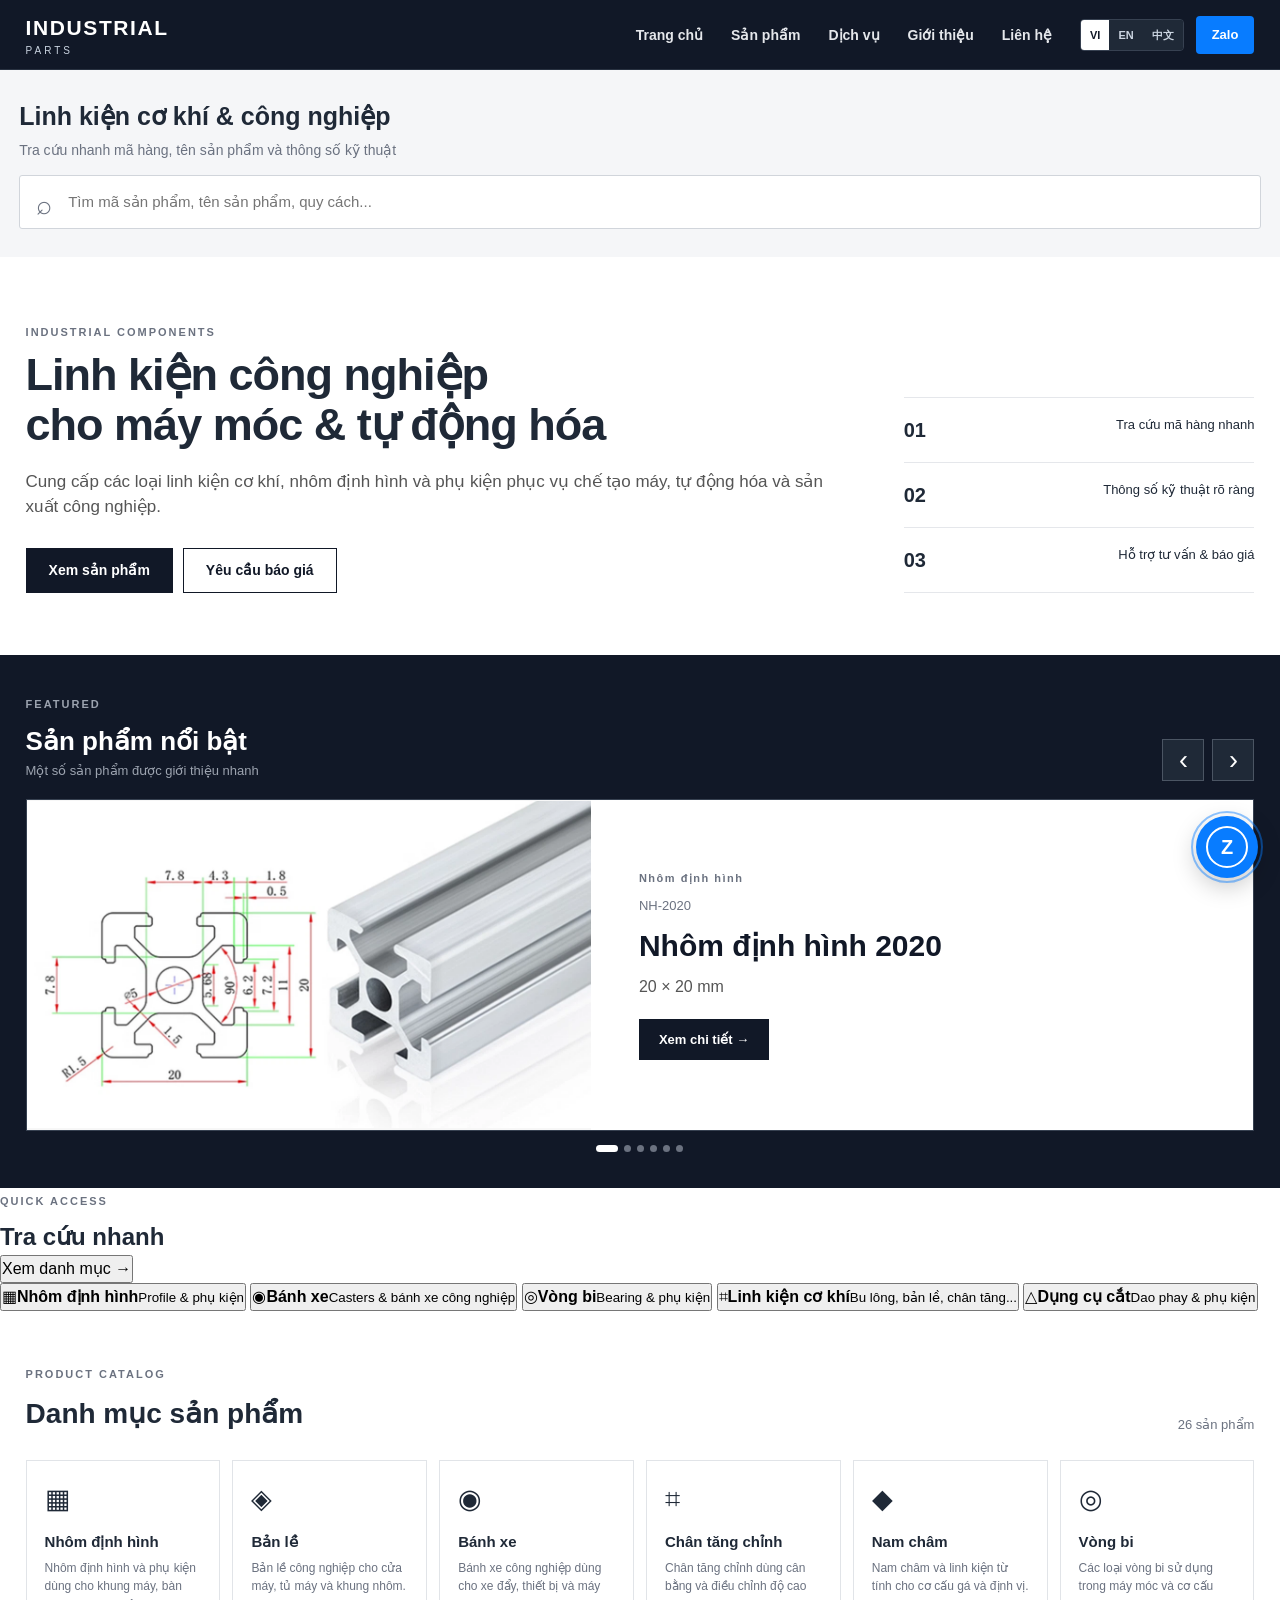
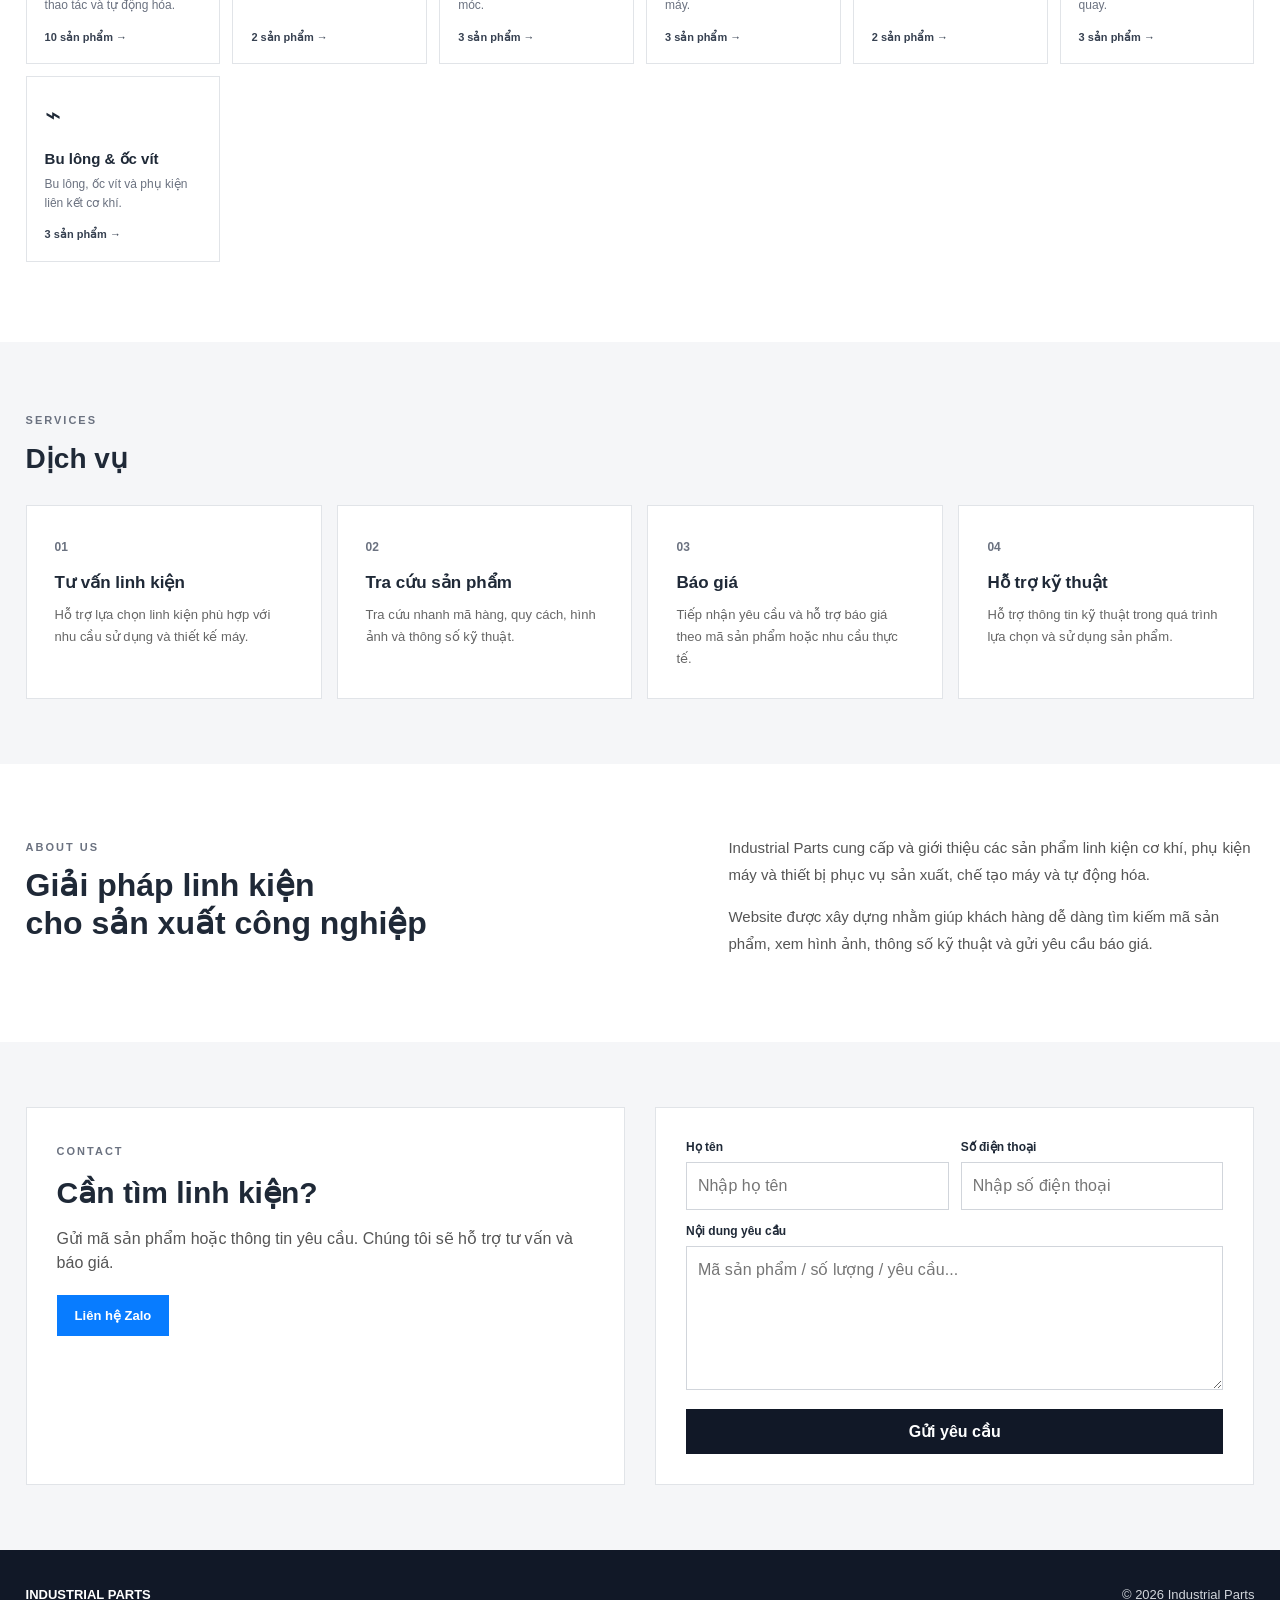
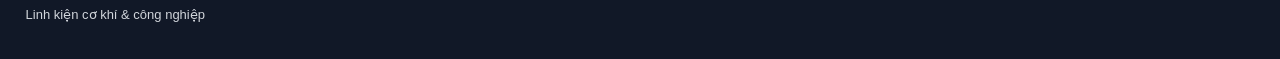
==== commit 67775c5a: "Add files via upload" ====
--- a/index.html
+++ b/index.html
@@ -20,9 +20,13 @@
 
     <div class="header-inner">
 
-        <a href="#" class="logo" onclick="showHome(); return false;">
-            <span class="logo-main">INDUSTRIAL</span>
-            <span class="logo-sub">PARTS</span>
+        <a href="#" class="logo" onclick="showHome(); return false;" aria-label="Industrial Parts">
+            <img src="images/logo.png" alt="INDUSTRIAL PARTS" class="site-logo"
+                 onerror="this.style.display='none'; this.nextElementSibling.style.display='flex';">
+            <span class="logo-fallback">
+                <span class="logo-main">INDUSTRIAL</span>
+                <span class="logo-sub">PARTS</span>
+            </span>
         </a>
 
         <button class="mobile-menu-btn"
@@ -33,38 +37,48 @@
 
         <nav class="main-nav" id="main-nav">
 
-            <a href="#" onclick="showHome(); return false;">
+            <a href="#" data-i18n="navHome" onclick="showHome(); return false;">
                 Trang chủ
             </a>
 
-            <a href="#products"
+            <a href="#products" data-i18n="navProducts"
                onclick="scrollToProducts(); closeMobileMenu();">
                 Sản phẩm
             </a>
 
-            <a href="#services"
+            <a href="#services" data-i18n="navServices"
                onclick="closeMobileMenu();">
                 Dịch vụ
             </a>
 
-            <a href="#about"
+            <a href="#about" data-i18n="navAbout"
                onclick="closeMobileMenu();">
                 Giới thiệu
             </a>
 
-            <a href="#contact"
+            <a href="#contact" data-i18n="navContact"
                onclick="closeMobileMenu();">
                 Liên hệ
             </a>
 
         </nav>
 
-        <a class="header-zalo"
+        <div class="header-actions">
+
+            <div class="language-switcher" aria-label="Language">
+                <button type="button" class="lang-btn active" data-lang="vi" onclick="setLanguage('vi')">VI</button>
+                <button type="button" class="lang-btn" data-lang="en" onclick="setLanguage('en')">EN</button>
+                <button type="button" class="lang-btn" data-lang="zh" onclick="setLanguage('zh')">中文</button>
+            </div>
+
+            <a class="header-zalo"
            href="https://zalo.me/0358854410"
            target="_blank"
            rel="noopener">
             Zalo
-        </a>
+            </a>
+
+        </div>
 
     </div>
 
@@ -78,9 +92,9 @@
     <div class="search-container">
 
         <div class="search-title">
-            <h1>Linh kiện cơ khí & công nghiệp</h1>
+            <h1 data-i18n="searchTitle">Linh kiện cơ khí & công nghiệp</h1>
             <p>
-                Tra cứu nhanh mã hàng, tên sản phẩm và thông số kỹ thuật
+                <span data-i18n="searchSubtitle">Tra cứu nhanh mã hàng, tên sản phẩm và thông số kỹ thuật</span>
             </p>
         </div>
 
@@ -91,7 +105,7 @@
             <input
                 type="text"
                 id="product-search"
-                placeholder="Tìm mã sản phẩm, tên sản phẩm, quy cách..."
+                placeholder="Tìm mã sản phẩm, tên sản phẩm, quy cách..." data-i18n-placeholder="searchPlaceholder"
                 autocomplete="off"
                 oninput="searchProducts(this.value)"
             >
@@ -149,13 +163,13 @@
                     <button
                         class="btn-primary"
                         onclick="scrollToProducts()">
-                        Xem sản phẩm
+                        <span data-i18n="viewProducts">Xem sản phẩm</span>
                     </button>
 
                     <a
                         class="btn-secondary"
                         href="#contact">
-                        Yêu cầu báo giá
+                        <span data-i18n="quote">Yêu cầu báo giá</span>
                     </a>
 
                 </div>
@@ -187,6 +201,46 @@
 </section>
 
 
+<!-- ================= PROMOTED PRODUCTS ================= -->
+<section id="promotions" class="promotion-section" aria-label="Promoted products">
+    <div class="promotion-container">
+        <div class="promotion-heading">
+            <div>
+                <span class="section-label">FEATURED</span>
+                <h2 data-i18n="featuredTitle">Sản phẩm nổi bật</h2>
+                <p data-i18n="featuredSubtitle">Một số sản phẩm được giới thiệu nhanh</p>
+            </div>
+            <div class="promotion-controls">
+                <button type="button" onclick="changePromo(-1)" aria-label="Previous">‹</button>
+                <button type="button" onclick="changePromo(1)" aria-label="Next">›</button>
+            </div>
+        </div>
+        <div id="promo-slider" class="promo-slider"></div>
+        <div id="promo-dots" class="promo-dots"></div>
+    </div>
+</section>
+
+<!-- ================= QUICK CATEGORIES ================= -->
+<section class="quick-categories" aria-label="Tra cứu nhanh theo nhóm sản phẩm">
+    <div class="quick-container">
+        <div class="quick-heading">
+            <div>
+                <span class="section-label">QUICK ACCESS</span>
+                <h2>Tra cứu nhanh</h2>
+            </div>
+            <button type="button" class="quick-all" onclick="scrollToProducts()">Xem danh mục →</button>
+        </div>
+        <div class="quick-grid">
+            <button type="button" class="quick-card" onclick="scrollToProducts()"><span class="quick-icon">▦</span><span><strong>Nhôm định hình</strong><small>Profile & phụ kiện</small></span></button>
+            <button type="button" class="quick-card" onclick="scrollToProducts()"><span class="quick-icon">◉</span><span><strong>Bánh xe</strong><small>Casters & bánh xe công nghiệp</small></span></button>
+            <button type="button" class="quick-card" onclick="scrollToProducts()"><span class="quick-icon">◎</span><span><strong>Vòng bi</strong><small>Bearing & phụ kiện</small></span></button>
+            <button type="button" class="quick-card" onclick="scrollToProducts()"><span class="quick-icon">⌗</span><span><strong>Linh kiện cơ khí</strong><small>Bu lông, bản lề, chân tăng...</small></span></button>
+            <button type="button" class="quick-card" onclick="scrollToProducts()"><span class="quick-icon">△</span><span><strong>Dụng cụ cắt</strong><small>Dao phay & phụ kiện</small></span></button>
+        </div>
+    </div>
+</section>
+
+
 <!-- ================= PRODUCTS ================= -->
 
 <section id="products" class="products-section">
@@ -201,7 +255,7 @@
                 </span>
 
                 <h2>
-                    Danh mục sản phẩm
+                    <span data-i18n="catalogTitle">Danh mục sản phẩm</span>
                 </h2>
             </div>
 
@@ -231,7 +285,7 @@
                     type="button"
                     class="back-btn"
                     onclick="showCategories()">
-                    ← Danh mục
+                    ← <span data-i18n="backCategory">Danh mục</span>
                 </button>
 
                 <div>
@@ -255,7 +309,7 @@
                 <input
                     type="text"
                     id="category-search"
-                    placeholder="Tìm trong danh mục..."
+                    placeholder="Tìm trong danh mục..." data-i18n-placeholder="categorySearchPlaceholder"
                     oninput="filterCategoryProducts(this.value)"
                 >
 
@@ -278,7 +332,7 @@
                 type="button"
                 class="back-btn detail-back"
                 onclick="goBackToCategory()">
-                ← Quay lại danh mục
+                ← <span data-i18n="backCategory">Quay lại danh mục</span>
             </button>
 
             <div id="product-detail"></div>
@@ -305,7 +359,7 @@
                 </span>
 
                 <h2>
-                    Dịch vụ
+                    <span data-i18n="servicesTitle">Dịch vụ</span>
                 </h2>
 
             </div>
@@ -520,7 +574,7 @@
                 <button
                     type="submit"
                     class="submit-btn">
-                    Gửi yêu cầu
+                    <span data-i18n="sendRequest">Gửi yêu cầu</span>
                 </button>
 
             </form>
@@ -564,10 +618,9 @@
     target="_blank"
     rel="noopener"
     aria-label="Liên hệ Zalo">
-
+    <span class="zalo-pulse"></span>
     <span class="zalo-icon">Z</span>
     <span class="zalo-text">Zalo</span>
-
 </a>
 
 
@@ -616,4 +669,4 @@
 <script src="script.js"></script>
 
 </body>
-</html>
+</html>
--- a/style.css
+++ b/style.css
@@ -1,1048 +1,20 @@
 /* =========================================================
-   RESET
-   ========================================================= */
-
-* {
-    margin: 0;
-    padding: 0;
-    box-sizing: border-box;
-}
-
-html {
-    scroll-behavior: smooth;
-}
-
-body {
-    font-family: Arial, Helvetica, sans-serif;
-    color: #222;
-    background: #fff;
-    line-height: 1.6;
-}
-
-img {
-    max-width: 100%;
-    display: block;
-}
-
-a {
-    color: inherit;
-    text-decoration: none;
-}
-
-button,
-input,
-textarea {
-    font: inherit;
-}
-
-
-/* =========================================================
-   CONTAINER
-   ========================================================= */
-
-.container {
-    width: min(1200px, 92%);
-    margin: 0 auto;
-}
-
-
-/* =========================================================
-   HEADER
-   ========================================================= */
-
-.site-header {
-    position: sticky;
-    top: 0;
-    z-index: 1000;
-    background: #fff;
-    border-bottom: 1px solid #e5e5e5;
-}
-
-.header-inner {
-    min-height: 76px;
-    display: flex;
-    align-items: center;
-    justify-content: space-between;
-    gap: 30px;
-}
-
-.logo {
-    display: flex;
-    flex-direction: column;
-    line-height: 1.1;
-}
-
-.logo strong {
-    font-size: 22px;
-    letter-spacing: 1px;
-}
-
-.logo span {
-    font-size: 11px;
-    letter-spacing: 3px;
-    margin-top: 4px;
-}
-
-.main-nav {
-    display: flex;
-    align-items: center;
-    gap: 28px;
-}
-
-.main-nav a {
-    font-size: 15px;
-    font-weight: 600;
-    transition: 0.2s;
-}
-
-.main-nav a:hover {
-    opacity: 0.65;
-}
-
-.menu-toggle {
-    display: none;
-    border: 0;
-    background: none;
-    font-size: 28px;
-    cursor: pointer;
-}
-
-
-/* =========================================================
-   HERO
-   ========================================================= */
-
-.hero {
-    min-height: 560px;
-    display: flex;
-    align-items: center;
-    background: #f3f4f6;
-}
-
-.hero-content {
-    display: flex;
-    align-items: center;
-}
-
-.hero-text {
-    max-width: 700px;
-}
-
-.hero-subtitle {
-    font-size: 14px;
-    font-weight: 700;
-    letter-spacing: 2px;
-    margin-bottom: 18px;
-}
-
-.hero h1 {
-    font-size: clamp(46px, 7vw, 86px);
-    line-height: 0.98;
-    margin-bottom: 25px;
-    letter-spacing: -2px;
-}
-
-.hero-text > p:not(.hero-subtitle) {
-    max-width: 620px;
-    font-size: 18px;
-    color: #555;
-}
-
-.hero-buttons {
-    margin-top: 32px;
-    display: flex;
-    gap: 14px;
-    flex-wrap: wrap;
-}
-
-
-/* =========================================================
-   BUTTON
-   ========================================================= */
-
-.btn {
-    display: inline-flex;
-    align-items: center;
-    justify-content: center;
-    min-height: 46px;
-    padding: 0 24px;
-    border-radius: 6px;
-    border: 1px solid #222;
-    cursor: pointer;
-    font-weight: 700;
-    transition: 0.2s;
-}
-
-.btn.primary {
-    background: #222;
-    color: #fff;
-}
-
-.btn.primary:hover {
-    opacity: 0.8;
-}
-
-.btn.secondary {
-    background: #fff;
-    color: #222;
-}
-
-.btn.secondary:hover {
-    background: #f1f1f1;
-}
-
-
-/* =========================================================
-   SECTION
-   ========================================================= */
-
-.section {
-    padding: 90px 0;
-}
-
-.section-heading {
-    margin-bottom: 45px;
-}
-
-.section-heading > span {
-    display: block;
-    font-size: 12px;
-    font-weight: 700;
-    letter-spacing: 2px;
-    margin-bottom: 10px;
-}
-
-.section-heading h2 {
-    font-size: clamp(30px, 4vw, 48px);
-    line-height: 1.15;
-    margin-bottom: 12px;
-}
-
-.section-heading p {
-    color: #666;
-    max-width: 700px;
-}
-
-
-/* =========================================================
-   ABOUT
-   ========================================================= */
-
-.about-content {
-    display: grid;
-    grid-template-columns: 1fr 1fr;
-    gap: 60px;
-}
-
-.about-text {
-    font-size: 17px;
-}
-
-.about-text p + p {
-    margin-top: 20px;
-}
-
-.about-features {
-    display: grid;
-    grid-template-columns: 1fr;
-    gap: 20px;
-}
-
-.feature-box {
-    padding: 25px;
-    border: 1px solid #ddd;
-    border-radius: 8px;
-}
-
-.feature-box strong {
-    font-size: 13px;
-}
-
-.feature-box h3 {
-    margin: 8px 0;
-}
-
-.feature-box p {
-    color: #666;
-}
-
-
-/* =========================================================
-   PRODUCTS
-   ========================================================= */
-
-.products-section {
-    background: #f7f7f7;
-}
-
-.product-grid {
-    display: grid;
-    grid-template-columns: repeat(3, 1fr);
-    gap: 24px;
-}
-
-.product-card {
-    background: #fff;
-    border: 1px solid #e1e1e1;
-    border-radius: 10px;
-    overflow: hidden;
-    transition: 0.25s;
-}
-
-.product-card:hover {
-    transform: translateY(-3px);
-    box-shadow: 0 10px 30px rgba(0, 0, 0, 0.08);
-}
-
-
-/* =========================================================
-   CATEGORY CARD
-   ========================================================= */
-
-.category-card {
-    padding-bottom: 24px;
-}
-
-.category-card .product-image {
-    height: 190px;
-    display: flex;
-    align-items: center;
-    justify-content: center;
-    background: #ececec;
-}
-
-.category-card .product-image span {
-    font-size: 60px;
-    font-weight: 700;
-}
-
-.category-card h3 {
-    font-size: 21px;
-    padding: 22px 24px 5px;
-}
-
-.category-card p {
-    color: #777;
-    padding: 0 24px;
-}
-
-.category-link {
-    display: inline-block;
-    margin: 18px 24px 0;
-    font-weight: 700;
-}
-
-
-/* =========================================================
-   PRODUCT LIST
-   ========================================================= */
-
-.product-list-card {
-    display: flex;
-    flex-direction: column;
-}
-
-.product-list-image {
-    height: 240px;
-    background: #f1f1f1;
-    display: flex;
-    align-items: center;
-    justify-content: center;
-    overflow: hidden;
-}
-
-.product-list-image img {
-    width: 100%;
-    height: 100%;
-    object-fit: contain;
-}
-
-.product-list-info {
-    padding: 24px;
-}
-
-.product-list-info h3 {
-    font-size: 22px;
-    margin-bottom: 12px;
-}
-
-.product-list-info p {
-    color: #555;
-    margin-bottom: 9px;
-}
-
-.product-detail-btn {
-    margin-top: 15px;
-    width: 100%;
-}
-
-
-/* =========================================================
-   PRODUCT SECTION HEADER
-   ========================================================= */
-
-.product-section-header {
-    margin-bottom: 35px;
-}
-
-.product-section-header h2 {
-    font-size: 38px;
-    margin-top: 20px;
-}
-
-.product-section-header p {
-    color: #666;
-}
-
-.back-category-btn {
-    border: 0;
-    background: none;
-    padding: 0;
-    cursor: pointer;
-    font-weight: 700;
-    font-size: 15px;
-}
-
-.back-category-btn:hover {
-    text-decoration: underline;
-}
-
-
-/* =========================================================
-   PRODUCT DETAIL
-   ========================================================= */
-
-.product-detail-page {
-    background: #fff;
-    border: 1px solid #e1e1e1;
-    border-radius: 12px;
-    padding: 35px;
-}
-
-.product-detail-top {
-    display: grid;
-    grid-template-columns: 1.05fr 0.95fr;
-    gap: 50px;
-}
-
-
-/* =========================================================
-   PRODUCT GALLERY
-   ========================================================= */
-
-.product-detail-gallery {
-    min-width: 0;
-}
-
-.main-product-image {
-    position: relative;
-    width: 100%;
-    height: 500px;
-    background: #f5f5f5;
-    border: 1px solid #ddd;
-    border-radius: 8px;
-    display: flex;
-    align-items: center;
-    justify-content: center;
-    overflow: hidden;
-}
-
-.main-product-image img {
-    width: 100%;
-    height: 100%;
-    object-fit: contain;
-    cursor: zoom-in;
-}
-
-.gallery-prev,
-.gallery-next {
-    position: absolute;
-    top: 50%;
-    transform: translateY(-50%);
-    width: 44px;
-    height: 44px;
-    border: 0;
-    border-radius: 50%;
-    background: rgba(0, 0, 0, 0.65);
-    color: #fff;
-    font-size: 32px;
-    line-height: 1;
-    cursor: pointer;
-    display: flex;
-    align-items: center;
-    justify-content: center;
-}
-
-.gallery-prev {
-    left: 15px;
-}
-
-.gallery-next {
-    right: 15px;
-}
-
-.gallery-prev:hover,
-.gallery-next:hover {
-    background: rgba(0, 0, 0, 0.85);
-}
-
-
-/* =========================================================
-   THUMBNAILS
-   ========================================================= */
-
-.product-thumbnails {
-    display: grid;
-    grid-template-columns: repeat(5, 1fr);
-    gap: 10px;
-    margin-top: 12px;
-}
-
-.product-thumbnail {
-    height: 85px;
-    padding: 4px;
-    background: #fff;
-    border: 2px solid #ddd;
-    border-radius: 6px;
-    cursor: pointer;
-    overflow: hidden;
-}
-
-.product-thumbnail:hover {
-    border-color: #777;
-}
-
-.product-thumbnail.active {
-    border-color: #222;
-}
-
-.product-thumbnail img {
-    width: 100%;
-    height: 100%;
-    object-fit: contain;
-}
-
-
-/* =========================================================
-   PRODUCT DETAIL INFO
-   ========================================================= */
-
-.product-detail-heading {
-    margin-bottom: 30px;
-}
-
-.product-code {
-    display: inline-block;
-    font-size: 13px;
-    font-weight: 700;
-    letter-spacing: 1px;
-    color: #666;
-    margin-bottom: 8px;
-}
-
-.product-detail-heading h2 {
-    font-size: 34px;
-    line-height: 1.2;
-}
-
-
-/* =========================================================
-   TECHNICAL SPECIFICATIONS
-   ========================================================= */
-
-.technical-specifications h3 {
-    font-size: 23px;
-    margin-bottom: 15px;
-}
-
-.technical-specifications table {
-    width: 100%;
-    border-collapse: collapse;
-}
-
-.technical-specifications th,
-.technical-specifications td {
-    padding: 13px 12px;
-    border: 1px solid #ddd;
-    text-align: left;
-    vertical-align: top;
-}
-
-.technical-specifications th {
-    width: 40%;
-    background: #f5f5f5;
-    font-weight: 700;
-}
-
-
-/* =========================================================
-   FULL DESCRIPTION
-   ========================================================= */
-
-.product-full-description {
-    margin-top: 50px;
-    padding-top: 35px;
-    border-top: 1px solid #ddd;
-}
-
-.product-full-description h3 {
-    font-size: 25px;
-    margin-bottom: 20px;
-}
-
-.product-full-description p {
-    color: #555;
-    margin-bottom: 14px;
-}
-
-
-/* =========================================================
-   PRODUCT ACTIONS
-   ========================================================= */
-
-.product-detail-actions {
-    display: flex;
-    gap: 12px;
-    flex-wrap: wrap;
-    margin-top: 35px;
-}
-
-
-/* =========================================================
-   IMAGE VIEWER / LIGHTBOX
-   ========================================================= */
-
-#image-viewer {
-    display: none;
-    position: fixed;
-    inset: 0;
-    z-index: 9999;
-}
-
-.image-viewer-overlay {
-    position: absolute;
-    inset: 0;
-    background: rgba(0, 0, 0, 0.92);
-    display: flex;
-    align-items: center;
-    justify-content: center;
-}
-
-#image-viewer-img {
-    max-width: 88vw;
-    max-height: 86vh;
-    width: auto;
-    height: auto;
-    object-fit: contain;
-}
-
-.image-viewer-close,
-.image-viewer-prev,
-.image-viewer-next {
-    position: absolute;
-    border: 0;
-    color: #fff;
-    background: rgba(255, 255, 255, 0.15);
-    cursor: pointer;
-    border-radius: 50%;
-    display: flex;
-    align-items: center;
-    justify-content: center;
-}
-
-.image-viewer-close {
-    top: 20px;
-    right: 25px;
-    width: 48px;
-    height: 48px;
-    font-size: 34px;
-}
-
-.image-viewer-prev,
-.image-viewer-next {
-    top: 50%;
-    transform: translateY(-50%);
-    width: 52px;
-    height: 52px;
-    font-size: 38px;
-}
-
-.image-viewer-prev {
-    left: 25px;
-}
-
-.image-viewer-next {
-    right: 25px;
-}
-
-.image-viewer-close:hover,
-.image-viewer-prev:hover,
-.image-viewer-next:hover {
-    background: rgba(255, 255, 255, 0.3);
-}
-
-.image-viewer-counter {
-    position: absolute;
-    bottom: 20px;
-    left: 50%;
-    transform: translateX(-50%);
-    color: #fff;
-    font-size: 16px;
-    background: rgba(0, 0, 0, 0.5);
-    padding: 6px 14px;
-    border-radius: 20px;
-}
-
-
-/* =========================================================
-   SERVICES
-   ========================================================= */
-
-.services-grid {
-    display: grid;
-    grid-template-columns: repeat(3, 1fr);
-    gap: 24px;
-}
-
-.service-card {
-    border: 1px solid #ddd;
-    border-radius: 10px;
-    padding: 30px;
-}
-
-.service-number {
-    font-size: 13px;
-    font-weight: 700;
-    margin-bottom: 18px;
-}
-
-.service-card h3 {
-    font-size: 22px;
-    margin-bottom: 12px;
-}
-
-.service-card p {
-    color: #666;
-}
-
-
-/* =========================================================
-   CONTACT
-   ========================================================= */
-
-.contact-section {
-    background: #f7f7f7;
-}
-
-.contact-content {
-    display: grid;
-    grid-template-columns: 0.8fr 1.2fr;
-    gap: 60px;
-}
-
-.contact-info h3 {
-    font-size: 27px;
-    margin-bottom: 15px;
-}
-
-.contact-info > p {
-    color: #666;
-    margin-bottom: 30px;
-}
-
-.contact-item {
-    padding: 16px 0;
-    border-bottom: 1px solid #ddd;
-    display: flex;
-    flex-direction: column;
-}
-
-.contact-item strong {
-    font-size: 13px;
-    margin-bottom: 4px;
-}
-
-.contact-item a {
-    font-weight: 700;
-}
-
-.contact-form {
-    background: #fff;
-    border: 1px solid #ddd;
-    border-radius: 10px;
-    padding: 30px;
-}
-
-.form-group {
-    margin-bottom: 20px;
-}
-
-.form-group label {
-    display: block;
-    font-weight: 700;
-    margin-bottom: 7px;
-}
-
-.form-group input,
-.form-group textarea {
-    width: 100%;
-    border: 1px solid #ccc;
-    border-radius: 6px;
-    padding: 13px 14px;
-    outline: none;
-}
-
-.form-group input:focus,
-.form-group textarea:focus {
-    border-color: #555;
-}
-
-.form-group textarea {
-    resize: vertical;
-}
-
-.contact-form .btn {
-    width: 100%;
-}
-
-
-/* =========================================================
-   FOOTER
-   ========================================================= */
-
-.site-footer {
-    background: #222;
-    color: #fff;
-    padding: 40px 0;
-}
-
-.footer-inner {
-    display: flex;
-    justify-content: space-between;
-    gap: 30px;
-}
-
-.footer-inner p {
-    color: #bbb;
-    margin-top: 7px;
-}
-
-
-/* =========================================================
-   ZALO FLOATING BUTTON
-   ========================================================= */
-
-.zalo-floating {
-    position: fixed;
-    right: 22px;
-    bottom: 22px;
-    z-index: 900;
-    width: 58px;
-    height: 58px;
-    border-radius: 50%;
-    background: #0068ff;
-    color: #fff;
-    display: flex;
-    align-items: center;
-    justify-content: center;
-    font-weight: 700;
-    font-size: 13px;
-    box-shadow: 0 5px 20px rgba(0, 0, 0, 0.25);
-    transition: 0.2s;
-}
-
-.zalo-floating:hover {
-    transform: scale(1.08);
-}
-
-
-/* =========================================================
-   MOBILE
-   ========================================================= */
-
-@media (max-width: 900px) {
-
-    .main-nav {
-        gap: 16px;
-    }
-
-    .product-grid {
-        grid-template-columns: repeat(2, 1fr);
-    }
-
-    .product-detail-top {
-        grid-template-columns: 1fr;
-    }
-
-    .main-product-image {
-        height: 450px;
-    }
-
-    .about-content {
-        grid-template-columns: 1fr;
-    }
-
-    .services-grid {
-        grid-template-columns: 1fr;
-    }
-
-    .contact-content {
-        grid-template-columns: 1fr;
-    }
-
-}
-
-
-@media (max-width: 800px) {
-
-    .header-inner {
-        min-height: 68px;
-    }
-
-    .menu-toggle {
-        display: block;
-    }
-
-    .main-nav {
-        display: none;
-        position: absolute;
-        top: 68px;
-        left: 0;
-        right: 0;
-        background: #fff;
-        border-bottom: 1px solid #ddd;
-        padding: 15px 4%;
-        flex-direction: column;
-        align-items: flex-start;
-        gap: 0;
-    }
-
-    .main-nav a {
-        width: 100%;
-        padding: 13px 0;
-        border-bottom: 1px solid #eee;
-    }
-
-    .hero {
-        min-height: 500px;
-    }
-
-    .hero h1 {
-        font-size: 52px;
-    }
-
-    .section {
-        padding: 65px 0;
-    }
-
-}
-
-
-@media (max-width: 600px) {
-
-    .container {
-        width: 92%;
-    }
-
-    .product-grid {
-        grid-template-columns: 1fr;
-    }
-
-    .hero h1 {
-        font-size: 43px;
-    }
-
-    .hero-text > p:not(.hero-subtitle) {
-        font-size: 16px;
-    }
-
-    .hero-buttons {
-        flex-direction: column;
-    }
-
-    .hero-buttons .btn {
-        width: 100%;
-    }
-
-    .product-detail-page {
-        padding: 18px;
-    }
-
-    .main-product-image {
-        height: 330px;
-    }
-
-    .product-thumbnails {
-        gap: 5px;
-    }
-
-    .product-thumbnail {
-        height: 60px;
-    }
-
-    .gallery-prev,
-    .gallery-next {
-        width: 38px;
-        height: 38px;
-        font-size: 27px;
-    }
-
-    .product-detail-heading h2 {
-        font-size: 27px;
-    }
-
-    .technical-specifications th,
-    .technical-specifications td {
-        padding: 10px 8px;
-        font-size: 14px;
-    }
-
-    .technical-specifications th {
-        width: 42%;
-    }
-
-    .product-detail-actions {
-        flex-direction: column;
-    }
-
-    .product-detail-actions .btn {
-        width: 100%;
-    }
-
-    .contact-form {
-        padding: 20px;
-    }
-
-    .footer-inner {
-        flex-direction: column;
-    }
-
-    #image-viewer-img {
-        max-width: 94vw;
-        max-height: 80vh;
-    }
-
-    .image-viewer-prev {
-        left: 10px;
-    }
-
-    .image-viewer-next {
-        right: 10px;
-    }
-
-    .image-viewer-close {
-        top: 12px;
-        right: 12px;
-    }
-
-}
-
-
-/* =========================================================
-   HIDE BROKEN PRODUCT IMAGES
-   ========================================================= */
-
-.product-list-image img[src=""],
-.product-thumbnail img[src=""] {
-    display: none;
-}
+   INDUSTRIAL PARTS - FINAL STYLE
+   Clean industrial catalog / responsive / multilingual / Zalo
+========================================================= */
+*{box-sizing:border-box;margin:0;padding:0}html{scroll-behavior:smooth}body{font-family:Arial,Helvetica,sans-serif;color:#1f2937;background:#fff;line-height:1.5}img{max-width:100%}button,input,textarea{font:inherit}button{cursor:pointer}a{color:inherit;text-decoration:none}section{scroll-margin-top:84px}
+:root{--navy:#111827;--navy2:#1f2937;--line:#e5e7eb;--muted:#6b7280;--soft:#f5f6f8;--blue:#087cff;--max:1900px}
+.site-header{position:sticky;top:0;z-index:1000;height:70px;background:var(--navy);color:#fff;border-bottom:1px solid #293241}.header-inner{width:96%;max-width:var(--max);height:70px;margin:auto;display:flex;align-items:center;gap:28px}.logo{display:flex;align-items:center;justify-content:flex-start;min-width:190px;height:70px;overflow:hidden}.site-logo{display:block;width:auto;height:46px;max-width:220px;object-fit:contain}.logo-fallback{display:flex;flex-direction:column;justify-content:center}.logo-main{font-size:21px;font-weight:800;letter-spacing:1.6px}.logo-sub{font-size:10px;letter-spacing:3px;color:#cbd5e1}.main-nav{display:flex;align-items:center;gap:28px;margin-left:auto}.main-nav a{font-size:14px;font-weight:600;color:#e5e7eb;transition:.2s}.main-nav a:hover{color:#fff}.header-actions{display:flex;align-items:center;gap:12px}.language-switcher{display:flex;border:1px solid #374151;border-radius:4px;overflow:hidden}.lang-btn{border:0;background:#1f2937;color:#cbd5e1;padding:7px 9px;font-size:11px;font-weight:700}.lang-btn.active{background:#fff;color:#111827}.header-zalo{display:inline-flex;align-items:center;justify-content:center;padding:9px 16px;background:var(--blue);color:#fff;border-radius:4px;font-size:13px;font-weight:700;white-space:nowrap}.header-zalo:hover{background:#006ee6}.mobile-menu-btn{display:none;margin-left:auto;border:0;background:transparent;color:#fff;font-size:27px}
+.search-area{background:var(--soft);padding:28px 1.5%}.search-container{width:100%;max-width:var(--max);margin:auto}.search-title h1{font-size:25px;margin-bottom:4px}.search-title p{font-size:14px;color:var(--muted);margin-bottom:14px}.search-box{position:relative}.search-box input{width:100%;height:54px;padding:0 52px 0 48px;border:1px solid #d1d5db;background:#fff;border-radius:3px;outline:none;font-size:15px}.search-box input:focus{border-color:#111827}.search-icon{position:absolute;left:17px;top:10px;font-size:27px;color:#6b7280;z-index:2}.search-clear{display:none;position:absolute;right:10px;top:7px;width:40px;height:40px;border:0;background:transparent;color:#6b7280;font-size:25px}.search-results{position:relative;z-index:500}.search-result-box{background:#fff;border:1px solid #ddd;box-shadow:0 10px 25px rgba(0,0,0,.08);max-height:460px;overflow:auto}.search-result-item{display:flex;align-items:center;gap:15px;padding:12px 15px;border-bottom:1px solid #eee;cursor:pointer}.search-result-item:hover{background:#f5f6f8}.search-result-image{width:58px;height:58px;object-fit:contain;background:#fafafa}.search-result-code{font-size:12px;color:#6b7280}.search-result-name{font-size:14px;font-weight:600}.search-no-result{padding:20px;background:#fff;border:1px solid #ddd;color:#666}
+.home-section{padding:62px 0}.home-container,.section-container,.promotion-container{width:96%;max-width:var(--max);margin:auto}.home-intro{display:grid;grid-template-columns:1.4fr .6fr;gap:60px;align-items:end}.section-label{display:inline-block;font-size:11px;letter-spacing:2px;font-weight:800;color:#6b7280;margin-bottom:10px}.home-intro h2{font-size:45px;line-height:1.12;letter-spacing:-1px;margin-bottom:18px}.home-intro p{max-width:850px;color:#555;font-size:17px}.home-buttons{display:flex;gap:10px;margin-top:28px}.btn-primary,.btn-secondary{min-height:45px;padding:0 22px;border:1px solid #111827;font-weight:700;font-size:14px;display:inline-flex;align-items:center;justify-content:center}.btn-primary{background:#111827;color:#fff}.btn-secondary{background:#fff;color:#111827}.home-info{border-top:1px solid var(--line)}.info-item{display:flex;justify-content:space-between;gap:15px;padding:17px 0;border-bottom:1px solid var(--line);font-size:13px}.info-item strong{font-size:20px}
+.promotion-section{background:#111827;color:#fff;padding:36px 0}.promotion-heading{display:flex;justify-content:space-between;align-items:end;margin-bottom:18px}.promotion-heading .section-label{color:#9ca3af}.promotion-heading h2{font-size:26px}.promotion-heading p{color:#9ca3af;font-size:13px}.promotion-controls{display:flex;gap:8px}.promotion-controls button{width:42px;height:42px;border:1px solid #4b5563;background:#1f2937;color:#fff;font-size:27px}.promo-card{display:grid;grid-template-columns:46% 54%;min-height:330px;background:#fff;color:#111827;border:1px solid #374151}.promo-image{min-height:330px;background:#f7f7f7;display:flex;align-items:center;justify-content:center;overflow:hidden}.promo-image img{width:100%;height:100%;object-fit:contain}.promo-copy{padding:42px 48px;display:flex;flex-direction:column;align-items:flex-start;justify-content:center}.promo-kicker{font-size:11px;letter-spacing:1.5px;color:#6b7280;font-weight:800}.promo-code{margin-top:10px;color:#6b7280;font-size:13px}.promo-copy h3{font-size:30px;margin:7px 0}.promo-copy p{color:#555;margin-bottom:20px}.promo-button{border:0;background:#111827;color:#fff;padding:11px 20px;font-size:13px;font-weight:700}.promo-dots{display:flex;justify-content:center;gap:6px;margin-top:14px}.promo-dot{width:7px;height:7px;border-radius:50%;border:0;background:#6b7280}.promo-dot.active{background:#fff;width:22px;border-radius:10px}
+.products-section{padding:50px 0}.section-heading{display:flex;justify-content:space-between;align-items:end;margin-bottom:25px}.section-heading h2{font-size:28px}.product-count{font-size:13px;color:#6b7280}.category-grid{display:grid;grid-template-columns:repeat(6,minmax(0,1fr));gap:12px;margin-bottom:30px}.category-card{min-height:150px;padding:18px;border:1px solid #e1e4e8;background:#fff;cursor:pointer;transition:.2s;display:flex;flex-direction:column}.category-card:hover{transform:translateY(-3px);border-color:#111827;box-shadow:0 8px 24px rgba(0,0,0,.08)}.category-icon{font-size:27px;margin-bottom:12px}.category-card h3{font-size:15px;margin-bottom:5px}.category-card p{font-size:12px;color:#6b7280;line-height:1.55}.category-arrow{margin-top:auto;padding-top:14px;font-size:11px;font-weight:700;color:#374151}.product-list-section{width:100%}.product-list-header{display:flex;align-items:center;gap:20px;margin-bottom:20px;padding-bottom:18px;border-bottom:1px solid var(--line)}.product-list-header h2{font-size:25px}.product-list-header p{color:#6b7280;font-size:13px}.back-btn{border:1px solid #d1d5db;background:#fff;padding:9px 13px;font-weight:700;font-size:12px}.back-btn:hover{border-color:#111827}.catalog-toolbar{display:flex;justify-content:space-between;align-items:center;gap:15px;margin-bottom:15px}.catalog-toolbar span{font-size:13px;color:#6b7280}.catalog-toolbar input{width:320px;max-width:100%;height:40px;border:1px solid #d1d5db;padding:0 12px;outline:none}.product-grid{display:grid;grid-template-columns:repeat(5,minmax(0,1fr));gap:14px}.product-card{border:1px solid #e1e4e8;background:#fff;cursor:pointer;overflow:hidden;transition:.2s}.product-card:hover{transform:translateY(-3px);border-color:#111827;box-shadow:0 8px 25px rgba(0,0,0,.08)}.product-card-image{width:100%;height:220px;object-fit:contain;background:#fafafa;display:block}.product-card-body{padding:14px}.product-code{font-size:11px;color:#6b7280;margin-bottom:4px}.product-name{font-size:15px;font-weight:700;line-height:1.35}.product-spec{font-size:12px;color:#555;margin-top:5px}.product-card-link{font-size:11px;font-weight:700;margin-top:12px}.empty-products{grid-column:1/-1;padding:60px;text-align:center;color:#777}
+.product-detail-section{padding:25px 1.5% 70px}.product-detail{width:100%;max-width:var(--max);margin:auto}.detail-back{margin-bottom:18px}.detail-top{display:grid;grid-template-columns:60% 40%;gap:45px;padding:35px;border:1px solid #e1e4e8}.product-gallery{min-width:0}.main-image-wrap{position:relative}.main-product-image{width:100%;height:620px;display:block;object-fit:contain;background:#fff;border:1px solid #e2e5e9;cursor:zoom-in}.gallery-prev,.gallery-next{position:absolute;top:50%;transform:translateY(-50%);width:42px;height:42px;border:1px solid #ddd;background:rgba(255,255,255,.9);font-size:25px}.gallery-prev{left:12px}.gallery-next{right:12px}.product-thumbnails{display:grid;grid-template-columns:repeat(5,minmax(0,1fr));gap:10px;margin-top:12px}.product-thumbnail{padding:0;border:1px solid #d8dce1;background:#fff}.product-thumbnail.active{border:2px solid #111827}.product-thumbnail img{width:100%;height:105px;object-fit:contain;display:block}.detail-info{padding:5px 5px 0}.detail-info h1{font-size:34px;line-height:1.2;margin-bottom:8px}.detail-code{font-size:13px;color:#6b7280;margin-bottom:18px}.detail-description{color:#4b5563;font-size:15px;line-height:1.75}.spec-title{font-size:18px;margin-top:28px;margin-bottom:12px;padding-bottom:10px;border-bottom:2px solid #222}.spec-table{width:100%;border-collapse:collapse;font-size:14px}.spec-table tr{border-bottom:1px solid #e5e7eb}.spec-table th,.spec-table td{text-align:left;padding:11px 10px;vertical-align:top}.spec-table th{width:38%;background:#f7f7f7;color:#374151}.detail-contact{display:flex;gap:10px;margin-top:28px}.detail-zalo,.detail-request{min-height:45px;padding:0 20px;border:0;display:inline-flex;align-items:center;justify-content:center;font-size:13px;font-weight:700}.detail-zalo{background:#087cff;color:#fff}.detail-request{background:#111827;color:#fff}
+.services-section,.contact-section{padding:65px 0;background:#f5f6f8}.service-grid{display:grid;grid-template-columns:repeat(4,minmax(0,1fr));gap:15px}.service-card{padding:28px;background:#fff;border:1px solid #e1e4e8}.service-number{font-size:12px;color:#6b7280;font-weight:800}.service-card h3{font-size:17px;margin:12px 0 8px}.service-card p{font-size:13px;color:#666;line-height:1.7}.about-section{padding:70px 0}.about-grid{display:grid;grid-template-columns:1.1fr .9fr;gap:60px;align-items:start}.about-grid h2{font-size:32px;line-height:1.2}.about-grid p{font-size:15px;line-height:1.8;color:#555;margin-bottom:15px}.contact-grid{display:grid;grid-template-columns:1fr 1fr;gap:30px}.contact-info,.contact-form{padding:30px;background:#fff;border:1px solid #e1e4e8}.contact-info h2{font-size:30px;margin-bottom:12px}.contact-info p{color:#555;margin-bottom:20px}.contact-zalo{display:inline-flex;background:#087cff;color:#fff;padding:11px 18px;font-size:13px;font-weight:700}.form-row{display:grid;grid-template-columns:1fr 1fr;gap:12px}.form-group label{display:block;font-size:12px;font-weight:700;margin-bottom:6px}.contact-form input,.contact-form textarea{width:100%;border:1px solid #d1d5db;padding:11px;outline:none;margin-bottom:12px}.contact-form textarea{min-height:130px;resize:vertical}.submit-btn{width:100%;height:45px;border:0;background:#111827;color:#fff;font-weight:700}.site-footer{padding:35px 0;background:#111827;color:#d1d5db}.footer-inner{width:96%;max-width:var(--max);margin:auto;display:flex;justify-content:space-between;gap:30px;font-size:13px}.footer-inner strong{color:#fff}
+.floating-zalo{position:fixed;right:22px;bottom:22px;z-index:2000;width:62px;height:62px;border-radius:50%;display:flex;align-items:center;justify-content:center;background:#087cff;color:#fff;box-shadow:0 8px 25px rgba(0,0,0,.22);transition:.2s}.floating-zalo:hover{transform:scale(1.07);background:#006ee6}.zalo-icon{width:42px;height:42px;border:2px solid #fff;border-radius:50%;display:flex;align-items:center;justify-content:center;font-size:20px;font-weight:800}.zalo-text{position:absolute;right:70px;white-space:nowrap;background:#111827;color:#fff;padding:6px 10px;border-radius:3px;font-size:11px;font-weight:700;opacity:0;transform:translateX(5px);transition:.2s}.floating-zalo:hover .zalo-text{opacity:1;transform:translateX(0)}.zalo-pulse{position:absolute;inset:-5px;border:2px solid rgba(8,124,255,.45);border-radius:50%;animation:zaloPulse 2s infinite}@keyframes zaloPulse{0%{transform:scale(.92);opacity:.8}70%{transform:scale(1.18);opacity:0}100%{opacity:0}}
+.image-viewer{position:fixed;inset:0;z-index:3000;display:none;align-items:center;justify-content:center;background:rgba(0,0,0,.88);padding:30px}.image-viewer.show,.image-viewer.active{display:flex}.image-viewer img{max-width:90vw;max-height:90vh;object-fit:contain}.image-viewer-close{position:absolute;top:15px;right:22px;border:0;background:transparent;color:#fff;font-size:38px}.image-viewer-prev,.image-viewer-next{position:absolute;top:50%;transform:translateY(-50%);width:50px;height:50px;border:0;background:rgba(255,255,255,.15);color:#fff;font-size:28px}.image-viewer-prev{left:25px}.image-viewer-next{right:25px}.image-viewer-counter{position:absolute;bottom:20px;color:#fff;font-size:13px}
+@media(min-width:1600px){.home-intro{grid-template-columns:1.5fr .5fr}.product-grid{grid-template-columns:repeat(6,minmax(0,1fr))}.main-product-image{height:680px}.detail-top{gap:55px;padding:40px}}
+@media(max-width:1200px){.category-grid{grid-template-columns:repeat(4,minmax(0,1fr))}.product-grid{grid-template-columns:repeat(4,minmax(0,1fr))}.detail-top{grid-template-columns:55% 45%;gap:30px;padding:25px}.main-product-image{height:520px}.product-card-image{height:190px}.service-grid{grid-template-columns:repeat(2,minmax(0,1fr))}}
+@media(max-width:900px){.header-inner{width:94%}.main-nav{display:none;position:absolute;top:70px;left:0;right:0;padding:10px 3%;background:#111827;flex-direction:column;align-items:stretch;gap:0}.main-nav.show,.main-nav.active{display:flex}.main-nav a{padding:13px 10px;border-bottom:1px solid #273244}.mobile-menu-btn{display:block}.header-actions{margin-left:auto}.header-zalo{display:none}.category-grid{grid-template-columns:repeat(3,minmax(0,1fr))}.product-grid{grid-template-columns:repeat(3,minmax(0,1fr))}.detail-top{grid-template-columns:1fr}.main-product-image{height:550px}.about-grid,.contact-grid{grid-template-columns:1fr}.home-intro{grid-template-columns:1fr}.promo-card{grid-template-columns:1fr}.promo-image{min-height:250px}.promo-copy{padding:28px}}
+@media(max-width:600px){.site-logo{height:38px;max-width:175px}.logo{min-width:0;max-width:185px}.home-section{padding:38px 0}.home-intro h2{font-size:31px}.home-intro p{font-size:15px}.home-buttons{flex-direction:column}.category-grid{grid-template-columns:repeat(2,minmax(0,1fr));gap:8px}.product-grid{grid-template-columns:repeat(2,minmax(0,1fr));gap:8px}.category-card{min-height:125px;padding:14px}.product-card-image{height:150px}.product-card-body{padding:10px}.product-name{font-size:13px}.product-detail-section{padding:15px 3% 50px}.detail-top{padding:12px;gap:20px}.main-product-image{height:360px}.product-thumbnail img{height:65px}.detail-info h1{font-size:27px}.spec-table{font-size:13px}.detail-contact{flex-direction:column}.detail-zalo,.detail-request{width:100%}.service-grid{grid-template-columns:1fr}.form-row{grid-template-columns:1fr}.footer-inner{flex-direction:column}.floating-zalo{right:15px;bottom:15px;width:55px;height:55px}.zalo-icon{width:38px;height:38px}.zalo-text{display:none}.promotion-heading h2{font-size:22px}.promo-copy h3{font-size:25px}.catalog-toolbar{flex-direction:column;align-items:stretch}.catalog-toolbar input{width:100%}.language-switcher{display:flex}.lang-btn{padding:6px 7px}}
+@media(max-width:400px){.category-grid,.product-grid{grid-template-columns:1fr}.product-card-image{height:210px}.main-product-image{height:300px}.site-logo{height:34px;max-width:155px}.logo{min-width:0;max-width:160px}.logo-main{font-size:18px}.header-inner{gap:10px}}
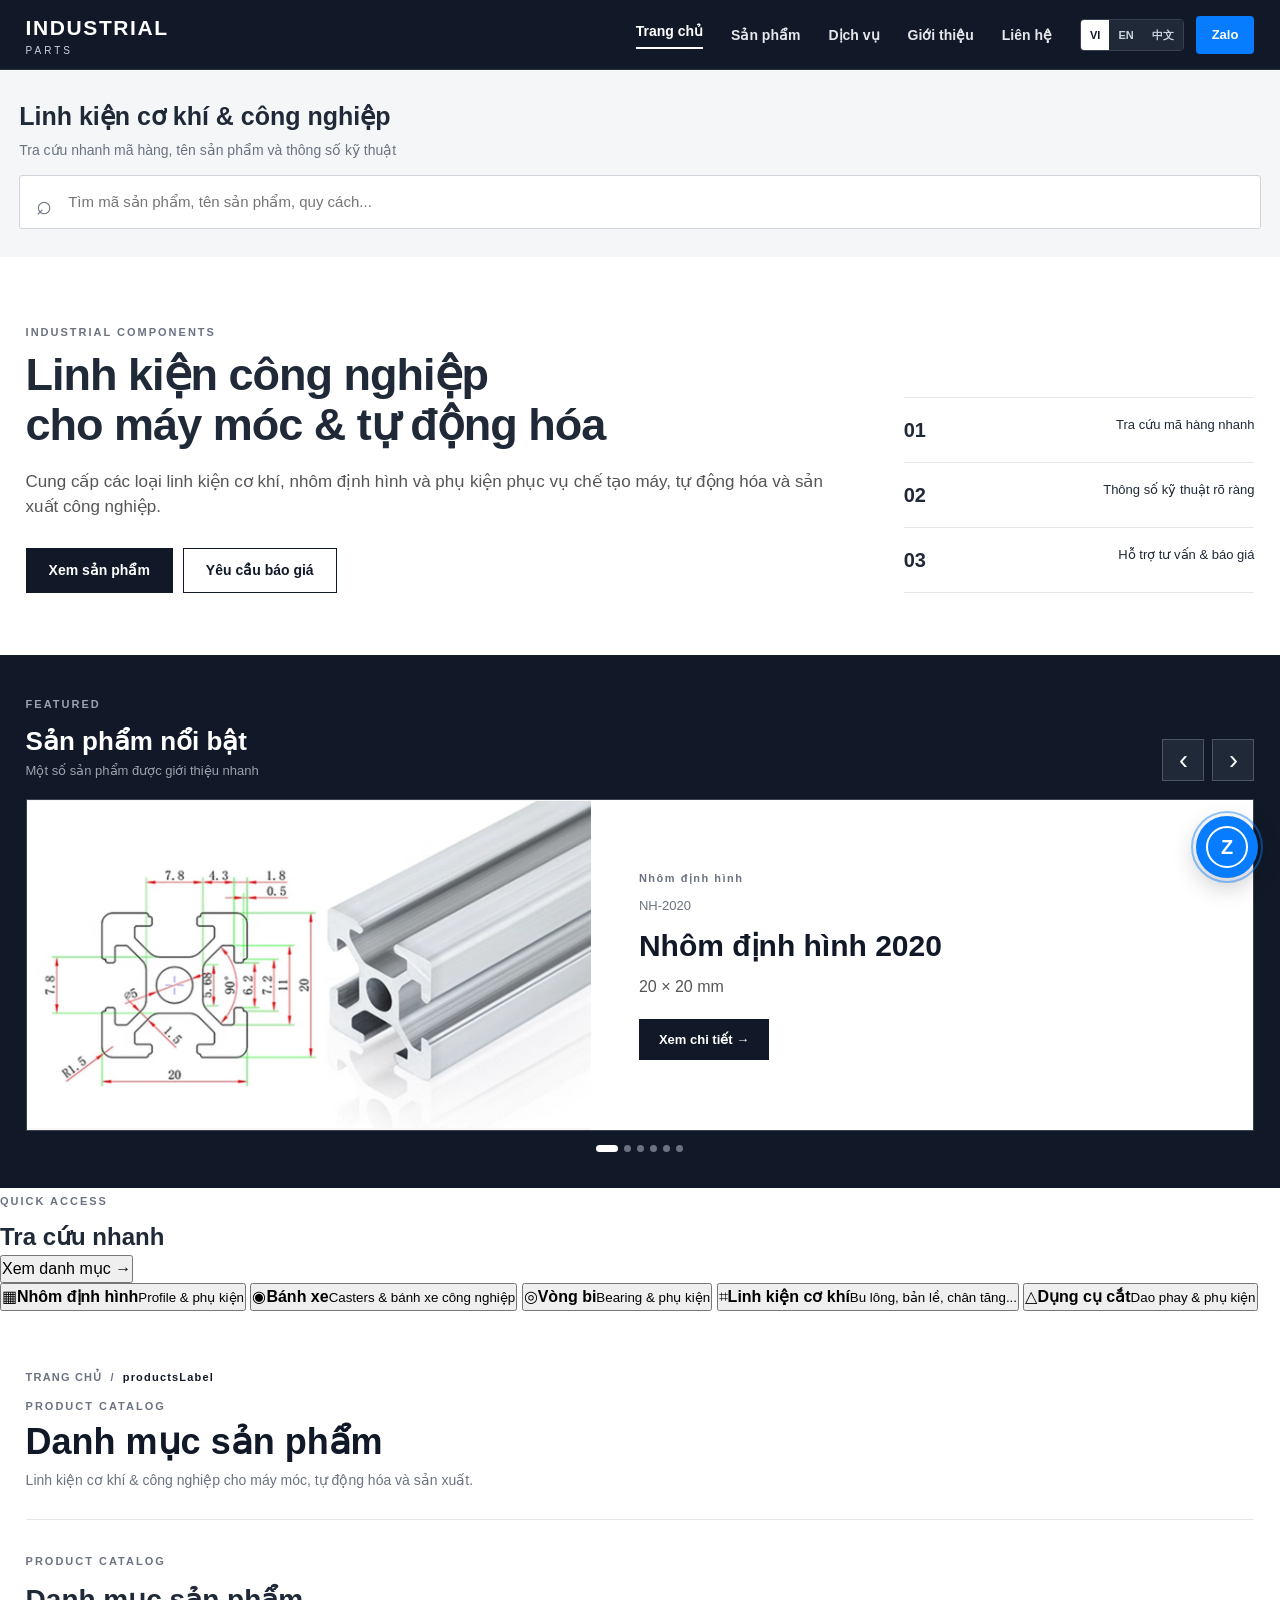
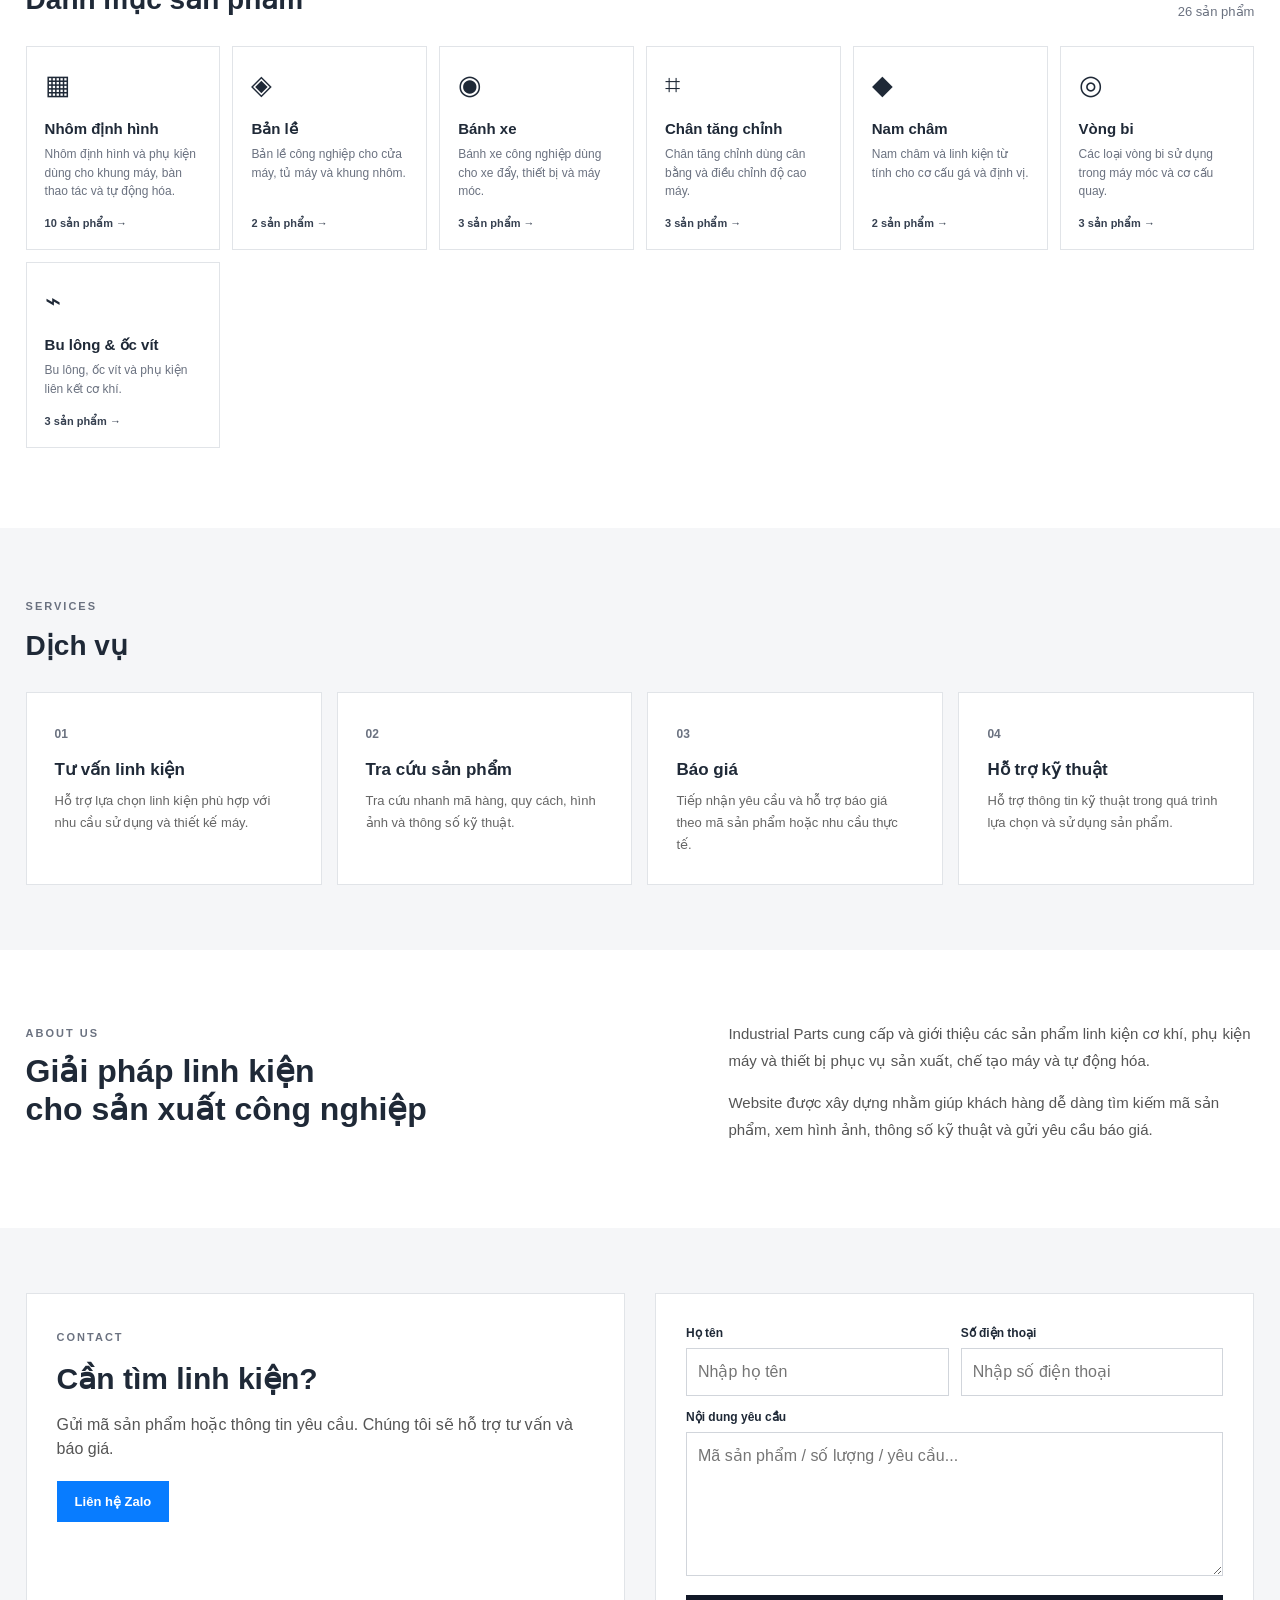
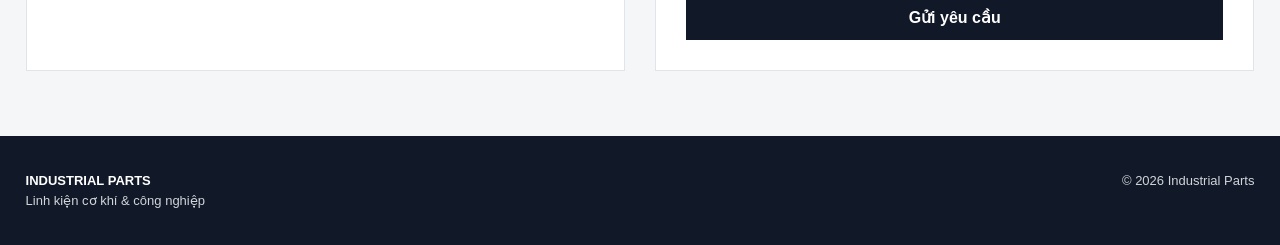
==== commit cc98b970: "Add files via upload" ====
--- a/index.html
+++ b/index.html
@@ -42,7 +42,7 @@
             </a>
 
             <a href="#products" data-i18n="navProducts"
-               onclick="scrollToProducts(); closeMobileMenu();">
+               onclick="openCatalog(); return false;">
                 Sản phẩm
             </a>
 
@@ -231,11 +231,11 @@
             <button type="button" class="quick-all" onclick="scrollToProducts()">Xem danh mục →</button>
         </div>
         <div class="quick-grid">
-            <button type="button" class="quick-card" onclick="scrollToProducts()"><span class="quick-icon">▦</span><span><strong>Nhôm định hình</strong><small>Profile & phụ kiện</small></span></button>
-            <button type="button" class="quick-card" onclick="scrollToProducts()"><span class="quick-icon">◉</span><span><strong>Bánh xe</strong><small>Casters & bánh xe công nghiệp</small></span></button>
-            <button type="button" class="quick-card" onclick="scrollToProducts()"><span class="quick-icon">◎</span><span><strong>Vòng bi</strong><small>Bearing & phụ kiện</small></span></button>
-            <button type="button" class="quick-card" onclick="scrollToProducts()"><span class="quick-icon">⌗</span><span><strong>Linh kiện cơ khí</strong><small>Bu lông, bản lề, chân tăng...</small></span></button>
-            <button type="button" class="quick-card" onclick="scrollToProducts()"><span class="quick-icon">△</span><span><strong>Dụng cụ cắt</strong><small>Dao phay & phụ kiện</small></span></button>
+            <button type="button" class="quick-card" onclick="openCatalogCategory('Nhôm định hình')"><span class="quick-icon">▦</span><span><strong>Nhôm định hình</strong><small>Profile & phụ kiện</small></span></button>
+            <button type="button" class="quick-card" onclick="openCatalogCategory('Bánh xe')"><span class="quick-icon">◉</span><span><strong>Bánh xe</strong><small>Casters & bánh xe công nghiệp</small></span></button>
+            <button type="button" class="quick-card" onclick="openCatalogCategory('Vòng bi')"><span class="quick-icon">◎</span><span><strong>Vòng bi</strong><small>Bearing & phụ kiện</small></span></button>
+            <button type="button" class="quick-card" onclick="openCatalog()"><span class="quick-icon">⌗</span><span><strong>Linh kiện cơ khí</strong><small>Bu lông, bản lề, chân tăng...</small></span></button>
+            <button type="button" class="quick-card" onclick="openCatalog()"><span class="quick-icon">△</span><span><strong>Dụng cụ cắt</strong><small>Dao phay & phụ kiện</small></span></button>
         </div>
     </div>
 </section>
@@ -246,6 +246,17 @@
 <section id="products" class="products-section">
 
     <div class="section-container">
+
+        <div class="catalog-page-head">
+            <div class="catalog-breadcrumb">
+                <span data-i18n="homeLabel">TRANG CHỦ</span>
+                <span>/</span>
+                <strong id="catalog-breadcrumb-current" data-i18n="productsLabel">SẢN PHẨM</strong>
+            </div>
+            <div class="catalog-page-kicker">PRODUCT CATALOG</div>
+            <h1 id="catalog-page-title">Danh mục sản phẩm</h1>
+            <p id="catalog-page-subtitle">Linh kiện cơ khí & công nghiệp cho máy móc, tự động hóa và sản xuất.</p>
+        </div>
 
         <div class="section-heading">
 
--- a/style.css
+++ b/style.css
@@ -18,3 +18,7 @@
 @media(max-width:900px){.header-inner{width:94%}.main-nav{display:none;position:absolute;top:70px;left:0;right:0;padding:10px 3%;background:#111827;flex-direction:column;align-items:stretch;gap:0}.main-nav.show,.main-nav.active{display:flex}.main-nav a{padding:13px 10px;border-bottom:1px solid #273244}.mobile-menu-btn{display:block}.header-actions{margin-left:auto}.header-zalo{display:none}.category-grid{grid-template-columns:repeat(3,minmax(0,1fr))}.product-grid{grid-template-columns:repeat(3,minmax(0,1fr))}.detail-top{grid-template-columns:1fr}.main-product-image{height:550px}.about-grid,.contact-grid{grid-template-columns:1fr}.home-intro{grid-template-columns:1fr}.promo-card{grid-template-columns:1fr}.promo-image{min-height:250px}.promo-copy{padding:28px}}
 @media(max-width:600px){.site-logo{height:38px;max-width:175px}.logo{min-width:0;max-width:185px}.home-section{padding:38px 0}.home-intro h2{font-size:31px}.home-intro p{font-size:15px}.home-buttons{flex-direction:column}.category-grid{grid-template-columns:repeat(2,minmax(0,1fr));gap:8px}.product-grid{grid-template-columns:repeat(2,minmax(0,1fr));gap:8px}.category-card{min-height:125px;padding:14px}.product-card-image{height:150px}.product-card-body{padding:10px}.product-name{font-size:13px}.product-detail-section{padding:15px 3% 50px}.detail-top{padding:12px;gap:20px}.main-product-image{height:360px}.product-thumbnail img{height:65px}.detail-info h1{font-size:27px}.spec-table{font-size:13px}.detail-contact{flex-direction:column}.detail-zalo,.detail-request{width:100%}.service-grid{grid-template-columns:1fr}.form-row{grid-template-columns:1fr}.footer-inner{flex-direction:column}.floating-zalo{right:15px;bottom:15px;width:55px;height:55px}.zalo-icon{width:38px;height:38px}.zalo-text{display:none}.promotion-heading h2{font-size:22px}.promo-copy h3{font-size:25px}.catalog-toolbar{flex-direction:column;align-items:stretch}.catalog-toolbar input{width:100%}.language-switcher{display:flex}.lang-btn{padding:6px 7px}}
 @media(max-width:400px){.category-grid,.product-grid{grid-template-columns:1fr}.product-card-image{height:210px}.main-product-image{height:300px}.site-logo{height:34px;max-width:155px}.logo{min-width:0;max-width:160px}.logo-main{font-size:18px}.header-inner{gap:10px}}
+
+/* ================= PAGE / CATALOG NAVIGATION ================= */
+.catalog-page-head{padding:8px 0 28px;border-bottom:1px solid var(--line);margin-bottom:28px}.catalog-breadcrumb{display:flex;align-items:center;gap:8px;font-size:11px;letter-spacing:1.2px;color:#6b7280;font-weight:700;margin-bottom:12px}.catalog-breadcrumb strong{color:#111827}.catalog-page-kicker{font-size:11px;letter-spacing:2px;font-weight:800;color:#6b7280;margin-bottom:7px}.catalog-page-head h1{font-size:36px;line-height:1.15;margin-bottom:7px;color:#111827}.catalog-page-head p{font-size:14px;color:#6b7280;max-width:760px}.catalog-mode .home-section,.catalog-mode #promotions,.catalog-mode .quick-categories,.catalog-mode #services,.catalog-mode #about,.catalog-mode #contact{display:none}.catalog-mode .search-area{padding:16px 1.5%;border-bottom:1px solid var(--line)}.catalog-mode .search-title{display:none}.catalog-mode .search-box input{height:48px}.catalog-mode .products-section{padding:30px 0 70px}.catalog-mode .main-nav a[data-i18n="navProducts"]{color:#fff;border-bottom:2px solid #fff;padding-bottom:5px}.catalog-mode .section-heading{margin-bottom:18px}.catalog-mode .section-heading .section-label{display:none}.catalog-mode .category-grid{margin-top:4px}.catalog-mode .product-list-section,.catalog-mode .product-detail-section{padding-top:0}.catalog-mode .product-list-header{background:#f7f8fa;padding:16px;border:1px solid var(--line);border-bottom:0;margin-bottom:0}.catalog-mode .product-list-header h2{font-size:24px}.catalog-mode .product-grid{border-top:1px solid var(--line);padding-top:16px}.home-mode .main-nav a[data-i18n="navHome"]{color:#fff;border-bottom:2px solid #fff;padding-bottom:5px}
+@media(max-width:600px){.catalog-page-head{padding-bottom:20px;margin-bottom:20px}.catalog-page-head h1{font-size:28px}.catalog-page-head p{font-size:13px}.catalog-mode .products-section{padding:22px 0 55px}.catalog-breadcrumb{font-size:10px}.catalog-mode .product-list-header{align-items:flex-start;flex-direction:column;gap:10px}}
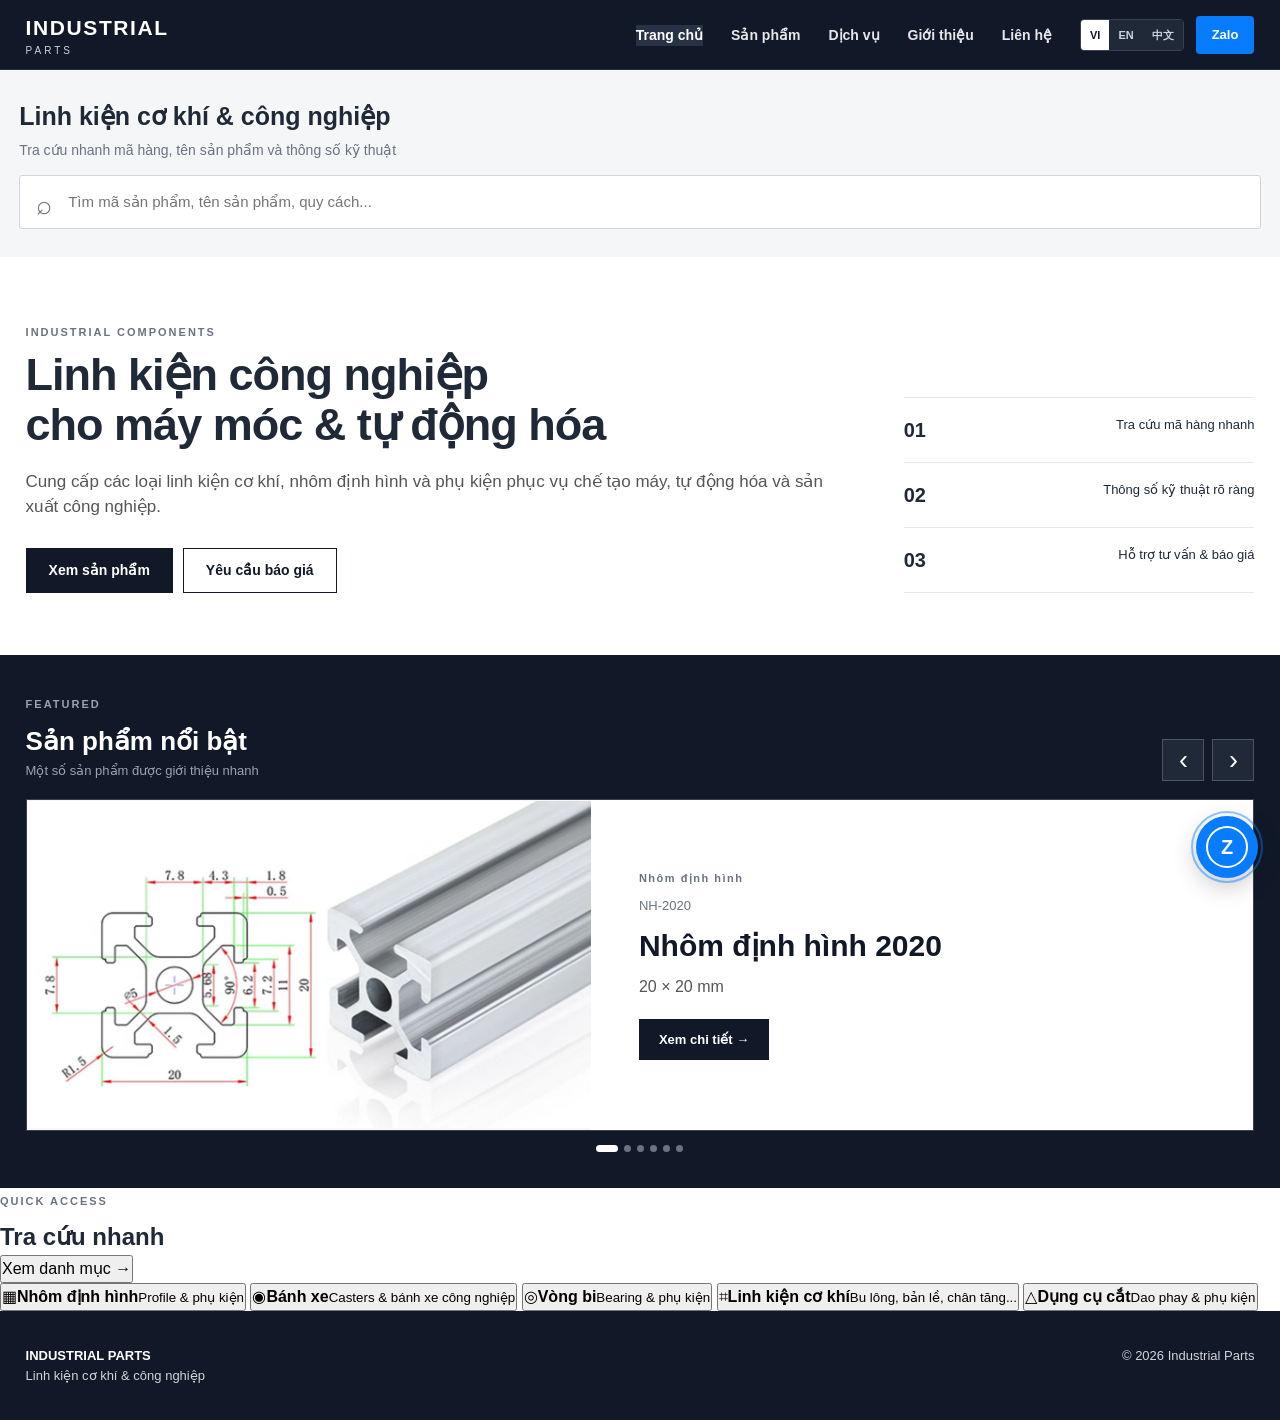
==== commit 576bf6bf: "Add files via upload" ====
--- a/index.html
+++ b/index.html
@@ -47,17 +47,17 @@
             </a>
 
             <a href="#services" data-i18n="navServices"
-               onclick="closeMobileMenu();">
+               onclick="showServices(); return false;">
                 Dịch vụ
             </a>
 
             <a href="#about" data-i18n="navAbout"
-               onclick="closeMobileMenu();">
+               onclick="showAbout(); return false;">
                 Giới thiệu
             </a>
 
             <a href="#contact" data-i18n="navContact"
-               onclick="closeMobileMenu();">
+               onclick="showContact(); return false;">
                 Liên hệ
             </a>
 
@@ -162,13 +162,13 @@
 
                     <button
                         class="btn-primary"
-                        onclick="scrollToProducts()">
+                        onclick="showCatalog()">
                         <span data-i18n="viewProducts">Xem sản phẩm</span>
                     </button>
 
                     <a
                         class="btn-secondary"
-                        href="#contact">
+                        href="#contact" onclick="showContact(); return false;">
                         <span data-i18n="quote">Yêu cầu báo giá</span>
                     </a>
 
@@ -228,7 +228,7 @@
                 <span class="section-label">QUICK ACCESS</span>
                 <h2>Tra cứu nhanh</h2>
             </div>
-            <button type="button" class="quick-all" onclick="scrollToProducts()">Xem danh mục →</button>
+            <button type="button" class="quick-all" onclick="showCatalog()">Xem danh mục →</button>
         </div>
         <div class="quick-grid">
             <button type="button" class="quick-card" onclick="openCatalogCategory('Nhôm định hình')"><span class="quick-icon">▦</span><span><strong>Nhôm định hình</strong><small>Profile & phụ kiện</small></span></button>
@@ -243,7 +243,9 @@
 
 <!-- ================= PRODUCTS ================= -->
 
-<section id="products" class="products-section">
+<section id="products" class="products-section site-page-section">
+
+    <div class="page-header"><div class="section-container"><div class="page-breadcrumb"><span data-i18n="breadcrumbHome">TRANG CHỦ</span> / <strong data-i18n="breadcrumbProducts">SẢN PHẨM</strong></div><span class="section-label">PRODUCT CATALOG</span><h1 data-i18n="catalogPageTitle">Danh mục linh kiện công nghiệp</h1><p data-i18n="catalogPageSubtitle">Tra cứu sản phẩm theo nhóm, mã hàng và thông số kỹ thuật.</p></div></div>
 
     <div class="section-container">
 
@@ -357,7 +359,9 @@
 
 <!-- ================= SERVICES ================= -->
 
-<section id="services" class="services-section">
+<section id="services" class="services-section site-page-section">
+
+    <div class="page-header"><div class="section-container"><div class="page-breadcrumb"><span data-i18n="breadcrumbHome">TRANG CHỦ</span> / <strong data-i18n="breadcrumbServices">DỊCH VỤ</strong></div><span class="section-label">SERVICES</span><h1 data-i18n="servicesPageTitle">Dịch vụ</h1><p data-i18n="servicesPageSubtitle">Tư vấn, tra cứu, báo giá và hỗ trợ kỹ thuật cho linh kiện công nghiệp.</p></div></div>
 
     <div class="section-container">
 
@@ -452,7 +456,9 @@
 
 <!-- ================= ABOUT ================= -->
 
-<section id="about" class="about-section">
+<section id="about" class="about-section site-page-section">
+
+    <div class="page-header"><div class="section-container"><div class="page-breadcrumb"><span data-i18n="breadcrumbHome">TRANG CHỦ</span> / <strong data-i18n="breadcrumbAbout">GIỚI THIỆU</strong></div><span class="section-label">ABOUT US</span><h1 data-i18n="aboutPageTitle">Giới thiệu INDUSTRIAL PARTS</h1><p data-i18n="aboutPageSubtitle">Linh kiện công nghiệp cho máy móc, chế tạo và tự động hóa.</p></div></div>
 
     <div class="section-container">
 
@@ -473,16 +479,20 @@
 
             <div>
 
-                <p>
-                    Industrial Parts cung cấp và giới thiệu các sản phẩm
-                    linh kiện cơ khí, phụ kiện máy và thiết bị phục vụ
-                    sản xuất, chế tạo máy và tự động hóa.
-                </p>
-
-                <p>
-                    Website được xây dựng nhằm giúp khách hàng dễ dàng
-                    tìm kiếm mã sản phẩm, xem hình ảnh, thông số kỹ thuật
-                    và gửi yêu cầu báo giá.
+                <p data-i18n="aboutIntro">
+                    Industrial Parts cung cấp và giới thiệu các sản phẩm linh kiện cơ khí, phụ kiện máy và thiết bị phục vụ sản xuất, chế tạo máy và tự động hóa.
+                </p>
+
+                <p data-i18n="aboutDetail">
+                    Website được xây dựng nhằm giúp khách hàng dễ dàng tìm kiếm mã sản phẩm, xem hình ảnh, thông số kỹ thuật và gửi yêu cầu báo giá.
+                </p>
+
+                <p data-i18n="aboutStrength">
+                    Danh mục tập trung vào các nhóm linh kiện thường dùng như nhôm định hình, bánh xe, bản lề, chân tăng chỉnh, nam châm, vòng bi, bu lông và ốc vít.
+                </p>
+
+                <p data-i18n="aboutDirection">
+                    INDUSTRIAL PARTS hướng tới việc xây dựng một thư viện linh kiện công nghiệp trực tuyến, giúp việc tra cứu, lựa chọn và yêu cầu báo giá trở nên nhanh chóng và thuận tiện hơn.
                 </p>
 
             </div>
@@ -496,7 +506,9 @@
 
 <!-- ================= CONTACT ================= -->
 
-<section id="contact" class="contact-section">
+<section id="contact" class="contact-section site-page-section">
+
+    <div class="page-header"><div class="section-container"><div class="page-breadcrumb"><span data-i18n="breadcrumbHome">TRANG CHỦ</span> / <strong data-i18n="breadcrumbContact">LIÊN HỆ</strong></div><span class="section-label">CONTACT</span><h1 data-i18n="contactPageTitle">Liên hệ INDUSTRIAL PARTS</h1><p data-i18n="contactPageSubtitle">Gửi mã sản phẩm hoặc yêu cầu để được hỗ trợ tư vấn và báo giá.</p></div></div>
 
     <div class="section-container">
 
--- a/style.css
+++ b/style.css
@@ -19,6 +19,18 @@
 @media(max-width:600px){.site-logo{height:38px;max-width:175px}.logo{min-width:0;max-width:185px}.home-section{padding:38px 0}.home-intro h2{font-size:31px}.home-intro p{font-size:15px}.home-buttons{flex-direction:column}.category-grid{grid-template-columns:repeat(2,minmax(0,1fr));gap:8px}.product-grid{grid-template-columns:repeat(2,minmax(0,1fr));gap:8px}.category-card{min-height:125px;padding:14px}.product-card-image{height:150px}.product-card-body{padding:10px}.product-name{font-size:13px}.product-detail-section{padding:15px 3% 50px}.detail-top{padding:12px;gap:20px}.main-product-image{height:360px}.product-thumbnail img{height:65px}.detail-info h1{font-size:27px}.spec-table{font-size:13px}.detail-contact{flex-direction:column}.detail-zalo,.detail-request{width:100%}.service-grid{grid-template-columns:1fr}.form-row{grid-template-columns:1fr}.footer-inner{flex-direction:column}.floating-zalo{right:15px;bottom:15px;width:55px;height:55px}.zalo-icon{width:38px;height:38px}.zalo-text{display:none}.promotion-heading h2{font-size:22px}.promo-copy h3{font-size:25px}.catalog-toolbar{flex-direction:column;align-items:stretch}.catalog-toolbar input{width:100%}.language-switcher{display:flex}.lang-btn{padding:6px 7px}}
 @media(max-width:400px){.category-grid,.product-grid{grid-template-columns:1fr}.product-card-image{height:210px}.main-product-image{height:300px}.site-logo{height:34px;max-width:155px}.logo{min-width:0;max-width:160px}.logo-main{font-size:18px}.header-inner{gap:10px}}
 
-/* ================= PAGE / CATALOG NAVIGATION ================= */
-.catalog-page-head{padding:8px 0 28px;border-bottom:1px solid var(--line);margin-bottom:28px}.catalog-breadcrumb{display:flex;align-items:center;gap:8px;font-size:11px;letter-spacing:1.2px;color:#6b7280;font-weight:700;margin-bottom:12px}.catalog-breadcrumb strong{color:#111827}.catalog-page-kicker{font-size:11px;letter-spacing:2px;font-weight:800;color:#6b7280;margin-bottom:7px}.catalog-page-head h1{font-size:36px;line-height:1.15;margin-bottom:7px;color:#111827}.catalog-page-head p{font-size:14px;color:#6b7280;max-width:760px}.catalog-mode .home-section,.catalog-mode #promotions,.catalog-mode .quick-categories,.catalog-mode #services,.catalog-mode #about,.catalog-mode #contact{display:none}.catalog-mode .search-area{padding:16px 1.5%;border-bottom:1px solid var(--line)}.catalog-mode .search-title{display:none}.catalog-mode .search-box input{height:48px}.catalog-mode .products-section{padding:30px 0 70px}.catalog-mode .main-nav a[data-i18n="navProducts"]{color:#fff;border-bottom:2px solid #fff;padding-bottom:5px}.catalog-mode .section-heading{margin-bottom:18px}.catalog-mode .section-heading .section-label{display:none}.catalog-mode .category-grid{margin-top:4px}.catalog-mode .product-list-section,.catalog-mode .product-detail-section{padding-top:0}.catalog-mode .product-list-header{background:#f7f8fa;padding:16px;border:1px solid var(--line);border-bottom:0;margin-bottom:0}.catalog-mode .product-list-header h2{font-size:24px}.catalog-mode .product-grid{border-top:1px solid var(--line);padding-top:16px}.home-mode .main-nav a[data-i18n="navHome"]{color:#fff;border-bottom:2px solid #fff;padding-bottom:5px}
-@media(max-width:600px){.catalog-page-head{padding-bottom:20px;margin-bottom:20px}.catalog-page-head h1{font-size:28px}.catalog-page-head p{font-size:13px}.catalog-mode .products-section{padding:22px 0 55px}.catalog-breadcrumb{font-size:10px}.catalog-mode .product-list-header{align-items:flex-start;flex-direction:column;gap:10px}}
+
+/* ================= PAGE NAVIGATION ================= */
+.site-page-section{display:none;}
+.page-header{padding:42px 0 38px;background:#f3f5f7;border-bottom:1px solid #dfe3e8;}
+.page-header .section-container{max-width:var(--max);}
+.page-breadcrumb{font-size:11px;font-weight:800;letter-spacing:.12em;color:#6b7280;margin-bottom:18px;}
+.page-breadcrumb strong{color:#111827;}
+.page-header h1{font-size:38px;line-height:1.15;margin:7px 0 10px;color:#111827;}
+.page-header p{font-size:14px;color:#667085;margin:0;line-height:1.7;}
+.site-page-section.page-active{display:block;}
+.main-nav a.nav-active{color:#fff;background:#273244;}
+.about-section .about-grid{padding-top:15px;}
+.services-section .section-heading{margin-top:10px;}
+.contact-section .contact-grid{margin-top:10px;}
+@media(max-width:600px){.page-header{padding:30px 0 28px}.page-header h1{font-size:29px}.page-header p{font-size:13px}.page-breadcrumb{font-size:10px}}
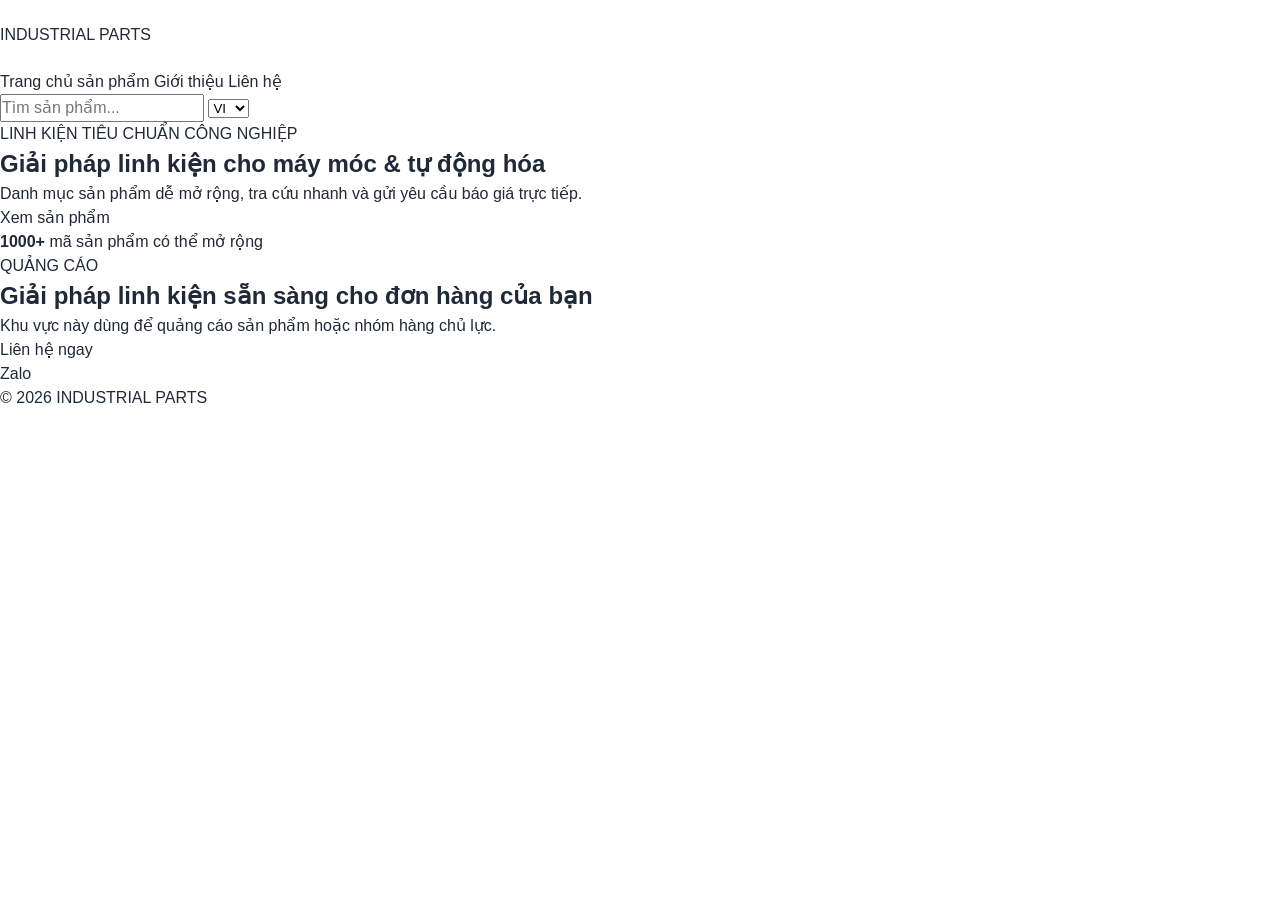
==== commit 3462d0eb: "Update index.html" ====
--- a/index.html
+++ b/index.html
@@ -3,693 +3,214 @@
 <head>
     <meta charset="UTF-8">
     <meta name="viewport" content="width=device-width, initial-scale=1.0">
-
-    <title>Linh Kiện Công Nghiệp | Industrial Parts</title>
-
-    <meta name="description"
-          content="Linh kiện cơ khí và công nghiệp - nhôm định hình, bánh xe, bản lề, vòng bi, chân tăng chỉnh, nam châm, bu lông ốc vít.">
-
+    <title>INDUSTRIAL PARTS</title>
     <link rel="stylesheet" href="style.css">
 </head>
 
 <body>
 
-<!-- ================= HEADER ================= -->
-
-<header class="site-header">
-
-    <div class="header-inner">
-
-        <a href="#" class="logo" onclick="showHome(); return false;" aria-label="Industrial Parts">
-            <img src="images/logo.png" alt="INDUSTRIAL PARTS" class="site-logo"
-                 onerror="this.style.display='none'; this.nextElementSibling.style.display='flex';">
-            <span class="logo-fallback">
-                <span class="logo-main">INDUSTRIAL</span>
-                <span class="logo-sub">PARTS</span>
-            </span>
+<header class="header">
+    <div class="container nav">
+
+        <a href="index.html" class="logo">
+            INDUSTRIAL PARTS
         </a>
 
-        <button class="mobile-menu-btn"
-                onclick="toggleMobileMenu()"
-                aria-label="Mở menu">
-            ☰
-        </button>
-
-        <nav class="main-nav" id="main-nav">
-
-            <a href="#" data-i18n="navHome" onclick="showHome(); return false;">
-                Trang chủ
+        <nav>
+            <a href="index.html" data-i18n="home">Trang chủ</a>
+            <a href="index.html#products" data-i18n="products">Sản phẩm</a>
+            <a href="index.html#about" data-i18n="about">Giới thiệu</a>
+            <a href="index.html#contact" data-i18n="contact">Liên hệ</a>
+        </nav>
+
+        <div class="actions">
+            <input
+                id="search"
+                type="search"
+                placeholder="Tìm sản phẩm..."
+                data-i18n-placeholder="search"
+            >
+
+            <select id="lang">
+                <option value="vi">VI</option>
+                <option value="en">EN</option>
+                <option value="zh">中</option>
+            </select>
+        </div>
+
+    </div>
+</header>
+
+
+<section class="hero">
+
+    <div class="container hero-inner">
+
+        <div>
+
+            <span class="eyebrow">
+                LINH KIỆN TIÊU CHUẨN CÔNG NGHIỆP
+            </span>
+
+            <h1 data-i18n="heroTitle">
+                Giải pháp linh kiện cho máy móc & tự động hóa
+            </h1>
+
+            <p data-i18n="heroText">
+                Danh mục sản phẩm dễ mở rộng, tra cứu nhanh
+                và gửi yêu cầu báo giá trực tiếp.
+            </p>
+
+            <a href="#products" class="btn">
+                Xem sản phẩm
             </a>
 
-            <a href="#products" data-i18n="navProducts"
-               onclick="openCatalog(); return false;">
-                Sản phẩm
-            </a>
-
-            <a href="#services" data-i18n="navServices"
-               onclick="showServices(); return false;">
-                Dịch vụ
-            </a>
-
-            <a href="#about" data-i18n="navAbout"
-               onclick="showAbout(); return false;">
-                Giới thiệu
-            </a>
-
-            <a href="#contact" data-i18n="navContact"
-               onclick="showContact(); return false;">
-                Liên hệ
-            </a>
-
-        </nav>
-
-        <div class="header-actions">
-
-            <div class="language-switcher" aria-label="Language">
-                <button type="button" class="lang-btn active" data-lang="vi" onclick="setLanguage('vi')">VI</button>
-                <button type="button" class="lang-btn" data-lang="en" onclick="setLanguage('en')">EN</button>
-                <button type="button" class="lang-btn" data-lang="zh" onclick="setLanguage('zh')">中文</button>
-            </div>
-
-            <a class="header-zalo"
-           href="https://zalo.me/0358854410"
-           target="_blank"
-           rel="noopener">
-            Zalo
-            </a>
-
-        </div>
-
-    </div>
-
-</header>
-
-
-<!-- ================= SEARCH BAR ================= -->
-
-<section class="search-area">
-
-    <div class="search-container">
-
-        <div class="search-title">
-            <h1 data-i18n="searchTitle">Linh kiện cơ khí & công nghiệp</h1>
-            <p>
-                <span data-i18n="searchSubtitle">Tra cứu nhanh mã hàng, tên sản phẩm và thông số kỹ thuật</span>
+        </div>
+
+
+        <div class="stat">
+
+            <b>1000+</b>
+
+            <span>
+                mã sản phẩm có thể mở rộng
+            </span>
+
+        </div>
+
+    </div>
+
+</section>
+
+
+<section class="container section" id="products">
+
+    <div class="section-head">
+
+        <div>
+
+            <span class="eyebrow">
+                PRODUCTS
+            </span>
+
+            <h2 data-i18n="featuredTitle">
+                Sản phẩm nổi bật
+            </h2>
+
+        </div>
+
+
+        <select id="category">
+
+            <option value="all">
+                Tất cả danh mục
+            </option>
+
+        </select>
+
+    </div>
+
+
+    <div id="productGrid" class="grid"></div>
+
+</section>
+
+
+<section class="ad container">
+
+    <div>
+
+        <span class="eyebrow">
+            QUẢNG CÁO
+        </span>
+
+        <h2 data-i18n="adTitle">
+            Giải pháp linh kiện sẵn sàng cho đơn hàng của bạn
+        </h2>
+
+        <p data-i18n="adText">
+            Khu vực này dùng để quảng cáo sản phẩm
+            hoặc nhóm hàng chủ lực.
+        </p>
+
+    </div>
+
+    <a href="#contact" class="btn light">
+        Liên hệ ngay
+    </a>
+
+</section>
+
+
+<section class="container section" id="about">
+
+    <span class="eyebrow">
+        ABOUT
+    </span>
+
+    <h2 data-i18n="aboutTitle">
+        Linh kiện tiêu chuẩn hàng công nghiệp
+    </h2>
+
+    <p data-i18n="aboutText">
+        Cung cấp và tư vấn linh kiện cơ khí,
+        nhôm định hình và phụ kiện phục vụ chế tạo máy,
+        tự động hóa và sản xuất.
+    </p>
+
+</section>
+
+
+<section class="contact section" id="contact">
+
+    <div class="container contact-inner">
+
+        <div>
+
+            <span class="eyebrow">
+                CONTACT
+            </span>
+
+            <h2 data-i18n="contactTitle">
+                Gửi yêu cầu báo giá
+            </h2>
+
+            <p data-i18n="contactText">
+                Chọn sản phẩm rồi liên hệ qua Zalo
+                để trao đổi nhanh.
             </p>
-        </div>
-
-        <div class="search-box">
-
-            <span class="search-icon">⌕</span>
-
-            <input
-                type="text"
-                id="product-search"
-                placeholder="Tìm mã sản phẩm, tên sản phẩm, quy cách..." data-i18n-placeholder="searchPlaceholder"
-                autocomplete="off"
-                oninput="searchProducts(this.value)"
-            >
-
-            <button
-                type="button"
-                class="search-clear"
-                id="search-clear"
-                onclick="clearSearch()">
-                ×
-            </button>
-
-        </div>
-
-        <div id="search-results"
-             class="search-results">
-        </div>
-
-    </div>
-
-</section>
-
-
-<!-- ================= MAIN ================= -->
-
-<main>
-
-
-<!-- ================= HOME ================= -->
-
-<section id="home" class="home-section">
-
-    <div class="home-container">
-
-        <div class="home-intro">
-
-            <div>
-                <span class="section-label">
-                    INDUSTRIAL COMPONENTS
-                </span>
-
-                <h2>
-                    Linh kiện công nghiệp<br>
-                    cho máy móc & tự động hóa
-                </h2>
-
-                <p>
-                    Cung cấp các loại linh kiện cơ khí,
-                    nhôm định hình và phụ kiện phục vụ
-                    chế tạo máy, tự động hóa và sản xuất công nghiệp.
-                </p>
-
-                <div class="home-buttons">
-
-                    <button
-                        class="btn-primary"
-                        onclick="showCatalog()">
-                        <span data-i18n="viewProducts">Xem sản phẩm</span>
-                    </button>
-
-                    <a
-                        class="btn-secondary"
-                        href="#contact" onclick="showContact(); return false;">
-                        <span data-i18n="quote">Yêu cầu báo giá</span>
-                    </a>
-
-                </div>
-            </div>
-
-            <div class="home-info">
-
-                <div class="info-item">
-                    <strong>01</strong>
-                    <span>Tra cứu mã hàng nhanh</span>
-                </div>
-
-                <div class="info-item">
-                    <strong>02</strong>
-                    <span>Thông số kỹ thuật rõ ràng</span>
-                </div>
-
-                <div class="info-item">
-                    <strong>03</strong>
-                    <span>Hỗ trợ tư vấn & báo giá</span>
-                </div>
-
-            </div>
-
-        </div>
-
-    </div>
-
-</section>
-
-
-<!-- ================= PROMOTED PRODUCTS ================= -->
-<section id="promotions" class="promotion-section" aria-label="Promoted products">
-    <div class="promotion-container">
-        <div class="promotion-heading">
-            <div>
-                <span class="section-label">FEATURED</span>
-                <h2 data-i18n="featuredTitle">Sản phẩm nổi bật</h2>
-                <p data-i18n="featuredSubtitle">Một số sản phẩm được giới thiệu nhanh</p>
-            </div>
-            <div class="promotion-controls">
-                <button type="button" onclick="changePromo(-1)" aria-label="Previous">‹</button>
-                <button type="button" onclick="changePromo(1)" aria-label="Next">›</button>
-            </div>
-        </div>
-        <div id="promo-slider" class="promo-slider"></div>
-        <div id="promo-dots" class="promo-dots"></div>
-    </div>
-</section>
-
-<!-- ================= QUICK CATEGORIES ================= -->
-<section class="quick-categories" aria-label="Tra cứu nhanh theo nhóm sản phẩm">
-    <div class="quick-container">
-        <div class="quick-heading">
-            <div>
-                <span class="section-label">QUICK ACCESS</span>
-                <h2>Tra cứu nhanh</h2>
-            </div>
-            <button type="button" class="quick-all" onclick="showCatalog()">Xem danh mục →</button>
-        </div>
-        <div class="quick-grid">
-            <button type="button" class="quick-card" onclick="openCatalogCategory('Nhôm định hình')"><span class="quick-icon">▦</span><span><strong>Nhôm định hình</strong><small>Profile & phụ kiện</small></span></button>
-            <button type="button" class="quick-card" onclick="openCatalogCategory('Bánh xe')"><span class="quick-icon">◉</span><span><strong>Bánh xe</strong><small>Casters & bánh xe công nghiệp</small></span></button>
-            <button type="button" class="quick-card" onclick="openCatalogCategory('Vòng bi')"><span class="quick-icon">◎</span><span><strong>Vòng bi</strong><small>Bearing & phụ kiện</small></span></button>
-            <button type="button" class="quick-card" onclick="openCatalog()"><span class="quick-icon">⌗</span><span><strong>Linh kiện cơ khí</strong><small>Bu lông, bản lề, chân tăng...</small></span></button>
-            <button type="button" class="quick-card" onclick="openCatalog()"><span class="quick-icon">△</span><span><strong>Dụng cụ cắt</strong><small>Dao phay & phụ kiện</small></span></button>
-        </div>
-    </div>
-</section>
-
-
-<!-- ================= PRODUCTS ================= -->
-
-<section id="products" class="products-section site-page-section">
-
-    <div class="page-header"><div class="section-container"><div class="page-breadcrumb"><span data-i18n="breadcrumbHome">TRANG CHỦ</span> / <strong data-i18n="breadcrumbProducts">SẢN PHẨM</strong></div><span class="section-label">PRODUCT CATALOG</span><h1 data-i18n="catalogPageTitle">Danh mục linh kiện công nghiệp</h1><p data-i18n="catalogPageSubtitle">Tra cứu sản phẩm theo nhóm, mã hàng và thông số kỹ thuật.</p></div></div>
-
-    <div class="section-container">
-
-        <div class="catalog-page-head">
-            <div class="catalog-breadcrumb">
-                <span data-i18n="homeLabel">TRANG CHỦ</span>
-                <span>/</span>
-                <strong id="catalog-breadcrumb-current" data-i18n="productsLabel">SẢN PHẨM</strong>
-            </div>
-            <div class="catalog-page-kicker">PRODUCT CATALOG</div>
-            <h1 id="catalog-page-title">Danh mục sản phẩm</h1>
-            <p id="catalog-page-subtitle">Linh kiện cơ khí & công nghiệp cho máy móc, tự động hóa và sản xuất.</p>
-        </div>
-
-        <div class="section-heading">
-
-            <div>
-                <span class="section-label">
-                    PRODUCT CATALOG
-                </span>
-
-                <h2>
-                    <span data-i18n="catalogTitle">Danh mục sản phẩm</span>
-                </h2>
-            </div>
-
-            <span id="product-count"
-                  class="product-count">
-            </span>
-
-        </div>
-
-
-        <!-- CATEGORY -->
-
-        <div id="category-grid"
-             class="category-grid">
-        </div>
-
-
-        <!-- PRODUCT LIST -->
-
-        <section id="product-list-section"
-                 class="product-list-section"
-                 style="display:none;">
-
-            <div class="product-list-header">
-
-                <button
-                    type="button"
-                    class="back-btn"
-                    onclick="showCategories()">
-                    ← <span data-i18n="backCategory">Danh mục</span>
-                </button>
-
-                <div>
-
-                    <span class="section-label">
-                        PRODUCT LIST
-                    </span>
-
-                    <h2 id="product-category-title"></h2>
-
-                    <p id="product-category-description"></p>
-
-                </div>
-
-            </div>
-
-            <div class="catalog-toolbar">
-
-                <span id="category-product-count"></span>
-
-                <input
-                    type="text"
-                    id="category-search"
-                    placeholder="Tìm trong danh mục..." data-i18n-placeholder="categorySearchPlaceholder"
-                    oninput="filterCategoryProducts(this.value)"
-                >
-
-            </div>
-
-            <div id="product-list"
-                 class="product-grid">
-            </div>
-
-        </section>
-
-
-        <!-- PRODUCT DETAIL -->
-
-        <section id="product-detail-section"
-                 class="product-detail-section"
-                 style="display:none;">
-
-            <button
-                type="button"
-                class="back-btn detail-back"
-                onclick="goBackToCategory()">
-                ← <span data-i18n="backCategory">Quay lại danh mục</span>
-            </button>
-
-            <div id="product-detail"></div>
-
-        </section>
-
-    </div>
-
-</section>
-
-
-<!-- ================= SERVICES ================= -->
-
-<section id="services" class="services-section site-page-section">
-
-    <div class="page-header"><div class="section-container"><div class="page-breadcrumb"><span data-i18n="breadcrumbHome">TRANG CHỦ</span> / <strong data-i18n="breadcrumbServices">DỊCH VỤ</strong></div><span class="section-label">SERVICES</span><h1 data-i18n="servicesPageTitle">Dịch vụ</h1><p data-i18n="servicesPageSubtitle">Tư vấn, tra cứu, báo giá và hỗ trợ kỹ thuật cho linh kiện công nghiệp.</p></div></div>
-
-    <div class="section-container">
-
-        <div class="section-heading">
-
-            <div>
-
-                <span class="section-label">
-                    SERVICES
-                </span>
-
-                <h2>
-                    <span data-i18n="servicesTitle">Dịch vụ</span>
-                </h2>
-
-            </div>
-
-        </div>
-
-
-        <div class="service-grid">
-
-            <div class="service-card">
-
-                <span class="service-number">01</span>
-
-                <h3>
-                    Tư vấn linh kiện
-                </h3>
-
-                <p>
-                    Hỗ trợ lựa chọn linh kiện phù hợp
-                    với nhu cầu sử dụng và thiết kế máy.
-                </p>
-
-            </div>
-
-
-            <div class="service-card">
-
-                <span class="service-number">02</span>
-
-                <h3>
-                    Tra cứu sản phẩm
-                </h3>
-
-                <p>
-                    Tra cứu nhanh mã hàng, quy cách,
-                    hình ảnh và thông số kỹ thuật.
-                </p>
-
-            </div>
-
-
-            <div class="service-card">
-
-                <span class="service-number">03</span>
-
-                <h3>
-                    Báo giá
-                </h3>
-
-                <p>
-                    Tiếp nhận yêu cầu và hỗ trợ báo giá
-                    theo mã sản phẩm hoặc nhu cầu thực tế.
-                </p>
-
-            </div>
-
-
-            <div class="service-card">
-
-                <span class="service-number">04</span>
-
-                <h3>
-                    Hỗ trợ kỹ thuật
-                </h3>
-
-                <p>
-                    Hỗ trợ thông tin kỹ thuật trong quá trình
-                    lựa chọn và sử dụng sản phẩm.
-                </p>
-
-            </div>
-
-        </div>
-
-    </div>
-
-</section>
-
-
-<!-- ================= ABOUT ================= -->
-
-<section id="about" class="about-section site-page-section">
-
-    <div class="page-header"><div class="section-container"><div class="page-breadcrumb"><span data-i18n="breadcrumbHome">TRANG CHỦ</span> / <strong data-i18n="breadcrumbAbout">GIỚI THIỆU</strong></div><span class="section-label">ABOUT US</span><h1 data-i18n="aboutPageTitle">Giới thiệu INDUSTRIAL PARTS</h1><p data-i18n="aboutPageSubtitle">Linh kiện công nghiệp cho máy móc, chế tạo và tự động hóa.</p></div></div>
-
-    <div class="section-container">
-
-        <div class="about-grid">
-
-            <div>
-
-                <span class="section-label">
-                    ABOUT US
-                </span>
-
-                <h2>
-                    Giải pháp linh kiện<br>
-                    cho sản xuất công nghiệp
-                </h2>
-
-            </div>
-
-            <div>
-
-                <p data-i18n="aboutIntro">
-                    Industrial Parts cung cấp và giới thiệu các sản phẩm linh kiện cơ khí, phụ kiện máy và thiết bị phục vụ sản xuất, chế tạo máy và tự động hóa.
-                </p>
-
-                <p data-i18n="aboutDetail">
-                    Website được xây dựng nhằm giúp khách hàng dễ dàng tìm kiếm mã sản phẩm, xem hình ảnh, thông số kỹ thuật và gửi yêu cầu báo giá.
-                </p>
-
-                <p data-i18n="aboutStrength">
-                    Danh mục tập trung vào các nhóm linh kiện thường dùng như nhôm định hình, bánh xe, bản lề, chân tăng chỉnh, nam châm, vòng bi, bu lông và ốc vít.
-                </p>
-
-                <p data-i18n="aboutDirection">
-                    INDUSTRIAL PARTS hướng tới việc xây dựng một thư viện linh kiện công nghiệp trực tuyến, giúp việc tra cứu, lựa chọn và yêu cầu báo giá trở nên nhanh chóng và thuận tiện hơn.
-                </p>
-
-            </div>
-
-        </div>
-
-    </div>
-
-</section>
-
-
-<!-- ================= CONTACT ================= -->
-
-<section id="contact" class="contact-section site-page-section">
-
-    <div class="page-header"><div class="section-container"><div class="page-breadcrumb"><span data-i18n="breadcrumbHome">TRANG CHỦ</span> / <strong data-i18n="breadcrumbContact">LIÊN HỆ</strong></div><span class="section-label">CONTACT</span><h1 data-i18n="contactPageTitle">Liên hệ INDUSTRIAL PARTS</h1><p data-i18n="contactPageSubtitle">Gửi mã sản phẩm hoặc yêu cầu để được hỗ trợ tư vấn và báo giá.</p></div></div>
-
-    <div class="section-container">
-
-        <div class="contact-grid">
-
-            <div class="contact-info">
-
-                <span class="section-label">
-                    CONTACT
-                </span>
-
-                <h2>
-                    Cần tìm linh kiện?
-                </h2>
-
-                <p>
-                    Gửi mã sản phẩm hoặc thông tin yêu cầu.
-                    Chúng tôi sẽ hỗ trợ tư vấn và báo giá.
-                </p>
-
-                <a
-                    class="contact-zalo"
-                    href="https://zalo.me/0358854410"
-                    target="_blank"
-                    rel="noopener">
-                    💬 Liên hệ Zalo
-                </a>
-
-            </div>
-
-
-            <form
-                id="contact-form"
-                class="contact-form"
-                onsubmit="sendMessage(event)">
-
-                <div class="form-row">
-
-                    <div class="form-group">
-
-                        <label for="name">
-                            Họ tên
-                        </label>
-
-                        <input
-                            type="text"
-                            id="name"
-                            placeholder="Nhập họ tên"
-                            required>
-
-                    </div>
-
-
-                    <div class="form-group">
-
-                        <label for="phone">
-                            Số điện thoại
-                        </label>
-
-                        <input
-                            type="tel"
-                            id="phone"
-                            placeholder="Nhập số điện thoại"
-                            required>
-
-                    </div>
-
-                </div>
-
-
-                <div class="form-group">
-
-                    <label for="message">
-                        Nội dung yêu cầu
-                    </label>
-
-                    <textarea
-                        id="message"
-                        rows="5"
-                        placeholder="Mã sản phẩm / số lượng / yêu cầu..."
-                        required></textarea>
-
-                </div>
-
-
-                <button
-                    type="submit"
-                    class="submit-btn">
-                    <span data-i18n="sendRequest">Gửi yêu cầu</span>
-                </button>
-
-            </form>
-
-        </div>
-
-    </div>
-
-</section>
-
-</main>
-
-
-<!-- ================= FOOTER ================= -->
-
-<footer class="site-footer">
-
-    <div class="footer-inner">
-
-        <div>
-            <strong>INDUSTRIAL PARTS</strong>
-            <p>
-                Linh kiện cơ khí & công nghiệp
-            </p>
-        </div>
-
-        <div>
-            © 2026 Industrial Parts
-        </div>
-
-    </div>
-
+
+        </div>
+
+
+        <a
+            class="btn"
+            href="https://zalo.me/SDT-CUA-ANH"
+            target="_blank"
+        >
+            Liên hệ Zalo
+        </a>
+
+    </div>
+
+</section>
+
+
+<a
+    class="zalo"
+    href="https://zalo.me/SDT-CUA-ANH"
+    target="_blank"
+>
+    Zalo
+</a>
+
+
+<footer>
+    © 2026 INDUSTRIAL PARTS
 </footer>
 
 
-<!-- ================= FLOATING ZALO ================= -->
-
-<a
-    href="https://zalo.me/0358854410"
-    class="floating-zalo"
-    target="_blank"
-    rel="noopener"
-    aria-label="Liên hệ Zalo">
-    <span class="zalo-pulse"></span>
-    <span class="zalo-icon">Z</span>
-    <span class="zalo-text">Zalo</span>
-</a>
-
-
-<!-- ================= IMAGE VIEWER ================= -->
-
-<div
-    id="image-viewer"
-    class="image-viewer"
-    onclick="closeImageViewer(event)">
-
-    <button
-        type="button"
-        class="image-viewer-close"
-        onclick="closeImageViewer()">
-        ×
-    </button>
-
-    <button
-        type="button"
-        class="image-viewer-prev"
-        onclick="changeViewerImage(-1); event.stopPropagation();">
-        ‹
-    </button>
-
-    <img
-        id="viewer-image"
-        src=""
-        alt="Product image"
-        onclick="event.stopPropagation();">
-
-    <button
-        type="button"
-        class="image-viewer-next"
-        onclick="changeViewerImage(1); event.stopPropagation();">
-        ›
-    </button>
-
-    <div
-        id="image-viewer-counter"
-        class="image-viewer-counter">
-    </div>
-
-</div>
-
-
 <script src="script.js"></script>
 
 </body>
-</html>+</html>
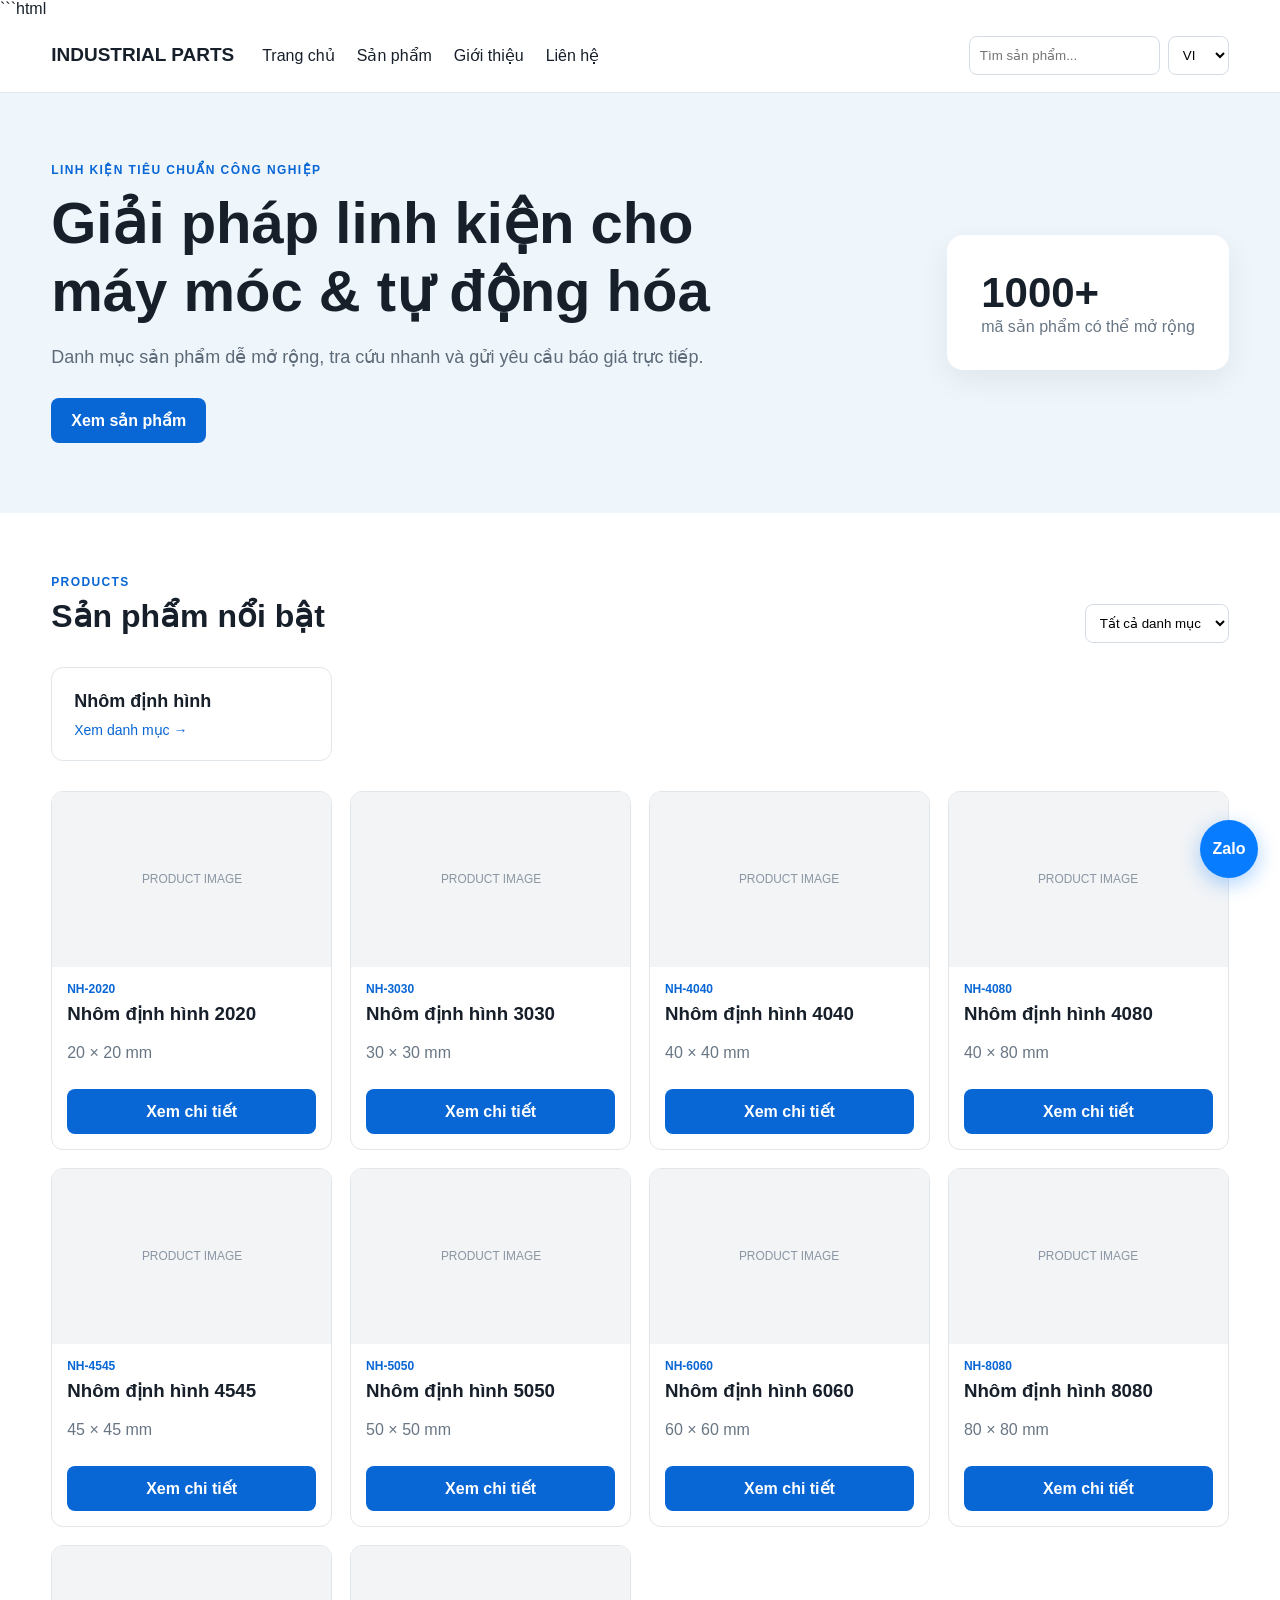
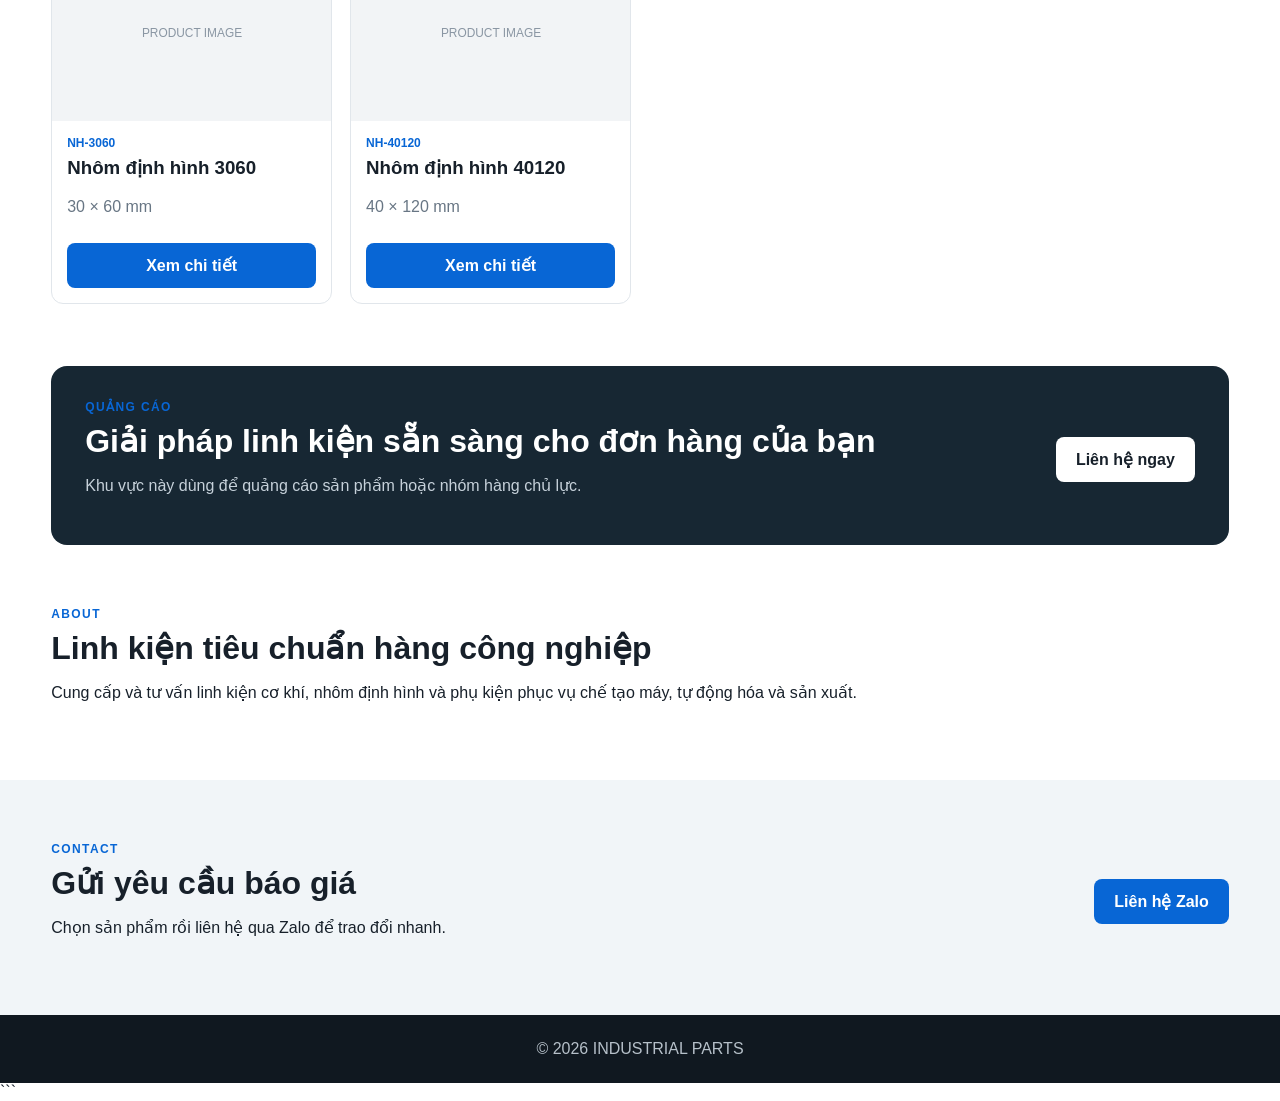
==== commit 024a8a7c: "Update index.html" ====
--- a/index.html
+++ b/index.html
@@ -1,29 +1,87 @@
+```html
 <!DOCTYPE html>
 <html lang="vi">
+
 <head>
+
     <meta charset="UTF-8">
-    <meta name="viewport" content="width=device-width, initial-scale=1.0">
+
+    <meta
+        name="viewport"
+        content="width=device-width, initial-scale=1.0"
+    >
+
     <title>INDUSTRIAL PARTS</title>
-    <link rel="stylesheet" href="style.css">
+
+    <link
+        rel="stylesheet"
+        href="style.css"
+    >
+
 </head>
 
+
 <body>
 
+
 <header class="header">
+
     <div class="container nav">
 
-        <a href="index.html" class="logo">
+
+        <!-- LOGO -->
+
+        <a
+            href="index.html"
+            class="logo"
+        >
             INDUSTRIAL PARTS
         </a>
 
+
+        <!-- MENU -->
+
         <nav>
-            <a href="index.html" data-i18n="home">Trang chủ</a>
-            <a href="index.html#products" data-i18n="products">Sản phẩm</a>
-            <a href="index.html#about" data-i18n="about">Giới thiệu</a>
-            <a href="index.html#contact" data-i18n="contact">Liên hệ</a>
+
+            <a
+                href="index.html"
+                data-i18n="home"
+            >
+                Trang chủ
+            </a>
+
+
+            <a
+                href="#products"
+                data-i18n="products"
+            >
+                Sản phẩm
+            </a>
+
+
+            <a
+                href="#about"
+                data-i18n="about"
+            >
+                Giới thiệu
+            </a>
+
+
+            <a
+                href="#contact"
+                data-i18n="contact"
+            >
+                Liên hệ
+            </a>
+
         </nav>
 
+
+        <!-- SEARCH + LANGUAGE -->
+
         <div class="actions">
+
+
             <input
                 id="search"
                 type="search"
@@ -31,154 +89,293 @@
                 data-i18n-placeholder="search"
             >
 
+
             <select id="lang">
-                <option value="vi">VI</option>
-                <option value="en">EN</option>
-                <option value="zh">中</option>
+
+                <option value="vi">
+                    VI
+                </option>
+
+                <option value="en">
+                    EN
+                </option>
+
+                <option value="zh">
+                    中
+                </option>
+
             </select>
+
+
         </div>
 
-    </div>
+
+    </div>
+
 </header>
 
 
+
+<!-- ================= HERO ================= -->
+
 <section class="hero">
 
     <div class="container hero-inner">
 
+
         <div>
+
 
             <span class="eyebrow">
                 LINH KIỆN TIÊU CHUẨN CÔNG NGHIỆP
             </span>
 
+
             <h1 data-i18n="heroTitle">
-                Giải pháp linh kiện cho máy móc & tự động hóa
+
+                Giải pháp linh kiện
+                cho máy móc & tự động hóa
+
             </h1>
 
+
             <p data-i18n="heroText">
-                Danh mục sản phẩm dễ mở rộng, tra cứu nhanh
-                và gửi yêu cầu báo giá trực tiếp.
+
+                Danh mục sản phẩm dễ mở rộng,
+                tra cứu nhanh và gửi yêu cầu
+                báo giá trực tiếp.
+
             </p>
 
-            <a href="#products" class="btn">
+
+            <a
+                href="#products"
+                class="btn"
+                data-i18n="viewProducts"
+            >
                 Xem sản phẩm
             </a>
 
+
         </div>
 
 
+
         <div class="stat">
 
-            <b>1000+</b>
-
-            <span>
+            <b>
+                1000+
+            </b>
+
+
+            <span data-i18n="catalog">
+
                 mã sản phẩm có thể mở rộng
+
             </span>
 
+
         </div>
 
+
     </div>
 
 </section>
 
 
-<section class="container section" id="products">
+
+<!-- ================= PRODUCTS ================= -->
+
+<section
+    class="container section"
+    id="products"
+>
+
 
     <div class="section-head">
 
+
         <div>
+
 
             <span class="eyebrow">
                 PRODUCTS
             </span>
 
+
             <h2 data-i18n="featuredTitle">
-                Sản phẩm nổi bật
+
+                Danh mục sản phẩm
+
             </h2>
 
+
         </div>
 
 
         <select id="category">
 
             <option value="all">
+
                 Tất cả danh mục
+
             </option>
 
         </select>
 
-    </div>
-
-
-    <div id="productGrid" class="grid"></div>
+
+    </div>
+
+
+
+    <!-- ================= CATEGORY ================= -->
+
+    <div class="category-links">
+
+
+        <a
+            href="category.html?cat=nhom-dinh-hinh"
+            class="category-link"
+        >
+
+            <strong>
+                Nhôm định hình
+            </strong>
+
+
+            <span>
+                Xem danh mục →
+            </span>
+
+        </a>
+
+
+    </div>
+
+
+
+    <!-- ================= PRODUCT GRID ================= -->
+
+    <div
+        id="productGrid"
+        class="grid"
+    ></div>
+
 
 </section>
 
 
+
+<!-- ================= ADVERTISEMENT ================= -->
+
 <section class="ad container">
 
+
     <div>
+
 
         <span class="eyebrow">
             QUẢNG CÁO
         </span>
 
+
         <h2 data-i18n="adTitle">
-            Giải pháp linh kiện sẵn sàng cho đơn hàng của bạn
+
+            Giải pháp linh kiện
+            sẵn sàng cho đơn hàng của bạn
+
         </h2>
 
+
         <p data-i18n="adText">
-            Khu vực này dùng để quảng cáo sản phẩm
-            hoặc nhóm hàng chủ lực.
+
+            Khu vực này dùng để quảng cáo
+            sản phẩm hoặc nhóm hàng chủ lực.
+
         </p>
 
-    </div>
-
-    <a href="#contact" class="btn light">
+
+    </div>
+
+
+    <a
+        href="#contact"
+        class="btn light"
+    >
         Liên hệ ngay
     </a>
 
+
 </section>
 
 
-<section class="container section" id="about">
+
+<!-- ================= ABOUT ================= -->
+
+<section
+    class="container section"
+    id="about"
+>
+
 
     <span class="eyebrow">
         ABOUT
     </span>
 
+
     <h2 data-i18n="aboutTitle">
+
         Linh kiện tiêu chuẩn hàng công nghiệp
+
     </h2>
 
+
     <p data-i18n="aboutText">
+
         Cung cấp và tư vấn linh kiện cơ khí,
-        nhôm định hình và phụ kiện phục vụ chế tạo máy,
-        tự động hóa và sản xuất.
+        nhôm định hình và phụ kiện phục vụ
+        chế tạo máy, tự động hóa và sản xuất.
+
     </p>
 
+
 </section>
 
 
-<section class="contact section" id="contact">
+
+<!-- ================= CONTACT ================= -->
+
+<section
+    class="contact section"
+    id="contact"
+>
+
 
     <div class="container contact-inner">
 
+
         <div>
+
 
             <span class="eyebrow">
                 CONTACT
             </span>
 
+
             <h2 data-i18n="contactTitle">
+
                 Gửi yêu cầu báo giá
+
             </h2>
 
+
             <p data-i18n="contactText">
-                Chọn sản phẩm rồi liên hệ qua Zalo
-                để trao đổi nhanh.
+
+                Chọn sản phẩm rồi liên hệ
+                qua Zalo để trao đổi nhanh.
+
             </p>
+
 
         </div>
 
@@ -188,29 +385,49 @@
             href="https://zalo.me/SDT-CUA-ANH"
             target="_blank"
         >
+
             Liên hệ Zalo
+
         </a>
 
-    </div>
+
+    </div>
+
 
 </section>
 
+
+
+<!-- ================= FLOATING ZALO ================= -->
 
 <a
     class="zalo"
     href="https://zalo.me/SDT-CUA-ANH"
     target="_blank"
 >
+
     Zalo
+
 </a>
 
 
+
+<!-- ================= FOOTER ================= -->
+
 <footer>
+
     © 2026 INDUSTRIAL PARTS
+
 </footer>
 
 
+
+<!-- ================= JAVASCRIPT ================= -->
+
 <script src="script.js"></script>
 
+
 </body>
+
 </html>
+```
--- a/style.css
+++ b/style.css
@@ -1,36 +1,572 @@
-/* =========================================================
-   INDUSTRIAL PARTS - FINAL STYLE
-   Clean industrial catalog / responsive / multilingual / Zalo
-========================================================= */
-*{box-sizing:border-box;margin:0;padding:0}html{scroll-behavior:smooth}body{font-family:Arial,Helvetica,sans-serif;color:#1f2937;background:#fff;line-height:1.5}img{max-width:100%}button,input,textarea{font:inherit}button{cursor:pointer}a{color:inherit;text-decoration:none}section{scroll-margin-top:84px}
-:root{--navy:#111827;--navy2:#1f2937;--line:#e5e7eb;--muted:#6b7280;--soft:#f5f6f8;--blue:#087cff;--max:1900px}
-.site-header{position:sticky;top:0;z-index:1000;height:70px;background:var(--navy);color:#fff;border-bottom:1px solid #293241}.header-inner{width:96%;max-width:var(--max);height:70px;margin:auto;display:flex;align-items:center;gap:28px}.logo{display:flex;align-items:center;justify-content:flex-start;min-width:190px;height:70px;overflow:hidden}.site-logo{display:block;width:auto;height:46px;max-width:220px;object-fit:contain}.logo-fallback{display:flex;flex-direction:column;justify-content:center}.logo-main{font-size:21px;font-weight:800;letter-spacing:1.6px}.logo-sub{font-size:10px;letter-spacing:3px;color:#cbd5e1}.main-nav{display:flex;align-items:center;gap:28px;margin-left:auto}.main-nav a{font-size:14px;font-weight:600;color:#e5e7eb;transition:.2s}.main-nav a:hover{color:#fff}.header-actions{display:flex;align-items:center;gap:12px}.language-switcher{display:flex;border:1px solid #374151;border-radius:4px;overflow:hidden}.lang-btn{border:0;background:#1f2937;color:#cbd5e1;padding:7px 9px;font-size:11px;font-weight:700}.lang-btn.active{background:#fff;color:#111827}.header-zalo{display:inline-flex;align-items:center;justify-content:center;padding:9px 16px;background:var(--blue);color:#fff;border-radius:4px;font-size:13px;font-weight:700;white-space:nowrap}.header-zalo:hover{background:#006ee6}.mobile-menu-btn{display:none;margin-left:auto;border:0;background:transparent;color:#fff;font-size:27px}
-.search-area{background:var(--soft);padding:28px 1.5%}.search-container{width:100%;max-width:var(--max);margin:auto}.search-title h1{font-size:25px;margin-bottom:4px}.search-title p{font-size:14px;color:var(--muted);margin-bottom:14px}.search-box{position:relative}.search-box input{width:100%;height:54px;padding:0 52px 0 48px;border:1px solid #d1d5db;background:#fff;border-radius:3px;outline:none;font-size:15px}.search-box input:focus{border-color:#111827}.search-icon{position:absolute;left:17px;top:10px;font-size:27px;color:#6b7280;z-index:2}.search-clear{display:none;position:absolute;right:10px;top:7px;width:40px;height:40px;border:0;background:transparent;color:#6b7280;font-size:25px}.search-results{position:relative;z-index:500}.search-result-box{background:#fff;border:1px solid #ddd;box-shadow:0 10px 25px rgba(0,0,0,.08);max-height:460px;overflow:auto}.search-result-item{display:flex;align-items:center;gap:15px;padding:12px 15px;border-bottom:1px solid #eee;cursor:pointer}.search-result-item:hover{background:#f5f6f8}.search-result-image{width:58px;height:58px;object-fit:contain;background:#fafafa}.search-result-code{font-size:12px;color:#6b7280}.search-result-name{font-size:14px;font-weight:600}.search-no-result{padding:20px;background:#fff;border:1px solid #ddd;color:#666}
-.home-section{padding:62px 0}.home-container,.section-container,.promotion-container{width:96%;max-width:var(--max);margin:auto}.home-intro{display:grid;grid-template-columns:1.4fr .6fr;gap:60px;align-items:end}.section-label{display:inline-block;font-size:11px;letter-spacing:2px;font-weight:800;color:#6b7280;margin-bottom:10px}.home-intro h2{font-size:45px;line-height:1.12;letter-spacing:-1px;margin-bottom:18px}.home-intro p{max-width:850px;color:#555;font-size:17px}.home-buttons{display:flex;gap:10px;margin-top:28px}.btn-primary,.btn-secondary{min-height:45px;padding:0 22px;border:1px solid #111827;font-weight:700;font-size:14px;display:inline-flex;align-items:center;justify-content:center}.btn-primary{background:#111827;color:#fff}.btn-secondary{background:#fff;color:#111827}.home-info{border-top:1px solid var(--line)}.info-item{display:flex;justify-content:space-between;gap:15px;padding:17px 0;border-bottom:1px solid var(--line);font-size:13px}.info-item strong{font-size:20px}
-.promotion-section{background:#111827;color:#fff;padding:36px 0}.promotion-heading{display:flex;justify-content:space-between;align-items:end;margin-bottom:18px}.promotion-heading .section-label{color:#9ca3af}.promotion-heading h2{font-size:26px}.promotion-heading p{color:#9ca3af;font-size:13px}.promotion-controls{display:flex;gap:8px}.promotion-controls button{width:42px;height:42px;border:1px solid #4b5563;background:#1f2937;color:#fff;font-size:27px}.promo-card{display:grid;grid-template-columns:46% 54%;min-height:330px;background:#fff;color:#111827;border:1px solid #374151}.promo-image{min-height:330px;background:#f7f7f7;display:flex;align-items:center;justify-content:center;overflow:hidden}.promo-image img{width:100%;height:100%;object-fit:contain}.promo-copy{padding:42px 48px;display:flex;flex-direction:column;align-items:flex-start;justify-content:center}.promo-kicker{font-size:11px;letter-spacing:1.5px;color:#6b7280;font-weight:800}.promo-code{margin-top:10px;color:#6b7280;font-size:13px}.promo-copy h3{font-size:30px;margin:7px 0}.promo-copy p{color:#555;margin-bottom:20px}.promo-button{border:0;background:#111827;color:#fff;padding:11px 20px;font-size:13px;font-weight:700}.promo-dots{display:flex;justify-content:center;gap:6px;margin-top:14px}.promo-dot{width:7px;height:7px;border-radius:50%;border:0;background:#6b7280}.promo-dot.active{background:#fff;width:22px;border-radius:10px}
-.products-section{padding:50px 0}.section-heading{display:flex;justify-content:space-between;align-items:end;margin-bottom:25px}.section-heading h2{font-size:28px}.product-count{font-size:13px;color:#6b7280}.category-grid{display:grid;grid-template-columns:repeat(6,minmax(0,1fr));gap:12px;margin-bottom:30px}.category-card{min-height:150px;padding:18px;border:1px solid #e1e4e8;background:#fff;cursor:pointer;transition:.2s;display:flex;flex-direction:column}.category-card:hover{transform:translateY(-3px);border-color:#111827;box-shadow:0 8px 24px rgba(0,0,0,.08)}.category-icon{font-size:27px;margin-bottom:12px}.category-card h3{font-size:15px;margin-bottom:5px}.category-card p{font-size:12px;color:#6b7280;line-height:1.55}.category-arrow{margin-top:auto;padding-top:14px;font-size:11px;font-weight:700;color:#374151}.product-list-section{width:100%}.product-list-header{display:flex;align-items:center;gap:20px;margin-bottom:20px;padding-bottom:18px;border-bottom:1px solid var(--line)}.product-list-header h2{font-size:25px}.product-list-header p{color:#6b7280;font-size:13px}.back-btn{border:1px solid #d1d5db;background:#fff;padding:9px 13px;font-weight:700;font-size:12px}.back-btn:hover{border-color:#111827}.catalog-toolbar{display:flex;justify-content:space-between;align-items:center;gap:15px;margin-bottom:15px}.catalog-toolbar span{font-size:13px;color:#6b7280}.catalog-toolbar input{width:320px;max-width:100%;height:40px;border:1px solid #d1d5db;padding:0 12px;outline:none}.product-grid{display:grid;grid-template-columns:repeat(5,minmax(0,1fr));gap:14px}.product-card{border:1px solid #e1e4e8;background:#fff;cursor:pointer;overflow:hidden;transition:.2s}.product-card:hover{transform:translateY(-3px);border-color:#111827;box-shadow:0 8px 25px rgba(0,0,0,.08)}.product-card-image{width:100%;height:220px;object-fit:contain;background:#fafafa;display:block}.product-card-body{padding:14px}.product-code{font-size:11px;color:#6b7280;margin-bottom:4px}.product-name{font-size:15px;font-weight:700;line-height:1.35}.product-spec{font-size:12px;color:#555;margin-top:5px}.product-card-link{font-size:11px;font-weight:700;margin-top:12px}.empty-products{grid-column:1/-1;padding:60px;text-align:center;color:#777}
-.product-detail-section{padding:25px 1.5% 70px}.product-detail{width:100%;max-width:var(--max);margin:auto}.detail-back{margin-bottom:18px}.detail-top{display:grid;grid-template-columns:60% 40%;gap:45px;padding:35px;border:1px solid #e1e4e8}.product-gallery{min-width:0}.main-image-wrap{position:relative}.main-product-image{width:100%;height:620px;display:block;object-fit:contain;background:#fff;border:1px solid #e2e5e9;cursor:zoom-in}.gallery-prev,.gallery-next{position:absolute;top:50%;transform:translateY(-50%);width:42px;height:42px;border:1px solid #ddd;background:rgba(255,255,255,.9);font-size:25px}.gallery-prev{left:12px}.gallery-next{right:12px}.product-thumbnails{display:grid;grid-template-columns:repeat(5,minmax(0,1fr));gap:10px;margin-top:12px}.product-thumbnail{padding:0;border:1px solid #d8dce1;background:#fff}.product-thumbnail.active{border:2px solid #111827}.product-thumbnail img{width:100%;height:105px;object-fit:contain;display:block}.detail-info{padding:5px 5px 0}.detail-info h1{font-size:34px;line-height:1.2;margin-bottom:8px}.detail-code{font-size:13px;color:#6b7280;margin-bottom:18px}.detail-description{color:#4b5563;font-size:15px;line-height:1.75}.spec-title{font-size:18px;margin-top:28px;margin-bottom:12px;padding-bottom:10px;border-bottom:2px solid #222}.spec-table{width:100%;border-collapse:collapse;font-size:14px}.spec-table tr{border-bottom:1px solid #e5e7eb}.spec-table th,.spec-table td{text-align:left;padding:11px 10px;vertical-align:top}.spec-table th{width:38%;background:#f7f7f7;color:#374151}.detail-contact{display:flex;gap:10px;margin-top:28px}.detail-zalo,.detail-request{min-height:45px;padding:0 20px;border:0;display:inline-flex;align-items:center;justify-content:center;font-size:13px;font-weight:700}.detail-zalo{background:#087cff;color:#fff}.detail-request{background:#111827;color:#fff}
-.services-section,.contact-section{padding:65px 0;background:#f5f6f8}.service-grid{display:grid;grid-template-columns:repeat(4,minmax(0,1fr));gap:15px}.service-card{padding:28px;background:#fff;border:1px solid #e1e4e8}.service-number{font-size:12px;color:#6b7280;font-weight:800}.service-card h3{font-size:17px;margin:12px 0 8px}.service-card p{font-size:13px;color:#666;line-height:1.7}.about-section{padding:70px 0}.about-grid{display:grid;grid-template-columns:1.1fr .9fr;gap:60px;align-items:start}.about-grid h2{font-size:32px;line-height:1.2}.about-grid p{font-size:15px;line-height:1.8;color:#555;margin-bottom:15px}.contact-grid{display:grid;grid-template-columns:1fr 1fr;gap:30px}.contact-info,.contact-form{padding:30px;background:#fff;border:1px solid #e1e4e8}.contact-info h2{font-size:30px;margin-bottom:12px}.contact-info p{color:#555;margin-bottom:20px}.contact-zalo{display:inline-flex;background:#087cff;color:#fff;padding:11px 18px;font-size:13px;font-weight:700}.form-row{display:grid;grid-template-columns:1fr 1fr;gap:12px}.form-group label{display:block;font-size:12px;font-weight:700;margin-bottom:6px}.contact-form input,.contact-form textarea{width:100%;border:1px solid #d1d5db;padding:11px;outline:none;margin-bottom:12px}.contact-form textarea{min-height:130px;resize:vertical}.submit-btn{width:100%;height:45px;border:0;background:#111827;color:#fff;font-weight:700}.site-footer{padding:35px 0;background:#111827;color:#d1d5db}.footer-inner{width:96%;max-width:var(--max);margin:auto;display:flex;justify-content:space-between;gap:30px;font-size:13px}.footer-inner strong{color:#fff}
-.floating-zalo{position:fixed;right:22px;bottom:22px;z-index:2000;width:62px;height:62px;border-radius:50%;display:flex;align-items:center;justify-content:center;background:#087cff;color:#fff;box-shadow:0 8px 25px rgba(0,0,0,.22);transition:.2s}.floating-zalo:hover{transform:scale(1.07);background:#006ee6}.zalo-icon{width:42px;height:42px;border:2px solid #fff;border-radius:50%;display:flex;align-items:center;justify-content:center;font-size:20px;font-weight:800}.zalo-text{position:absolute;right:70px;white-space:nowrap;background:#111827;color:#fff;padding:6px 10px;border-radius:3px;font-size:11px;font-weight:700;opacity:0;transform:translateX(5px);transition:.2s}.floating-zalo:hover .zalo-text{opacity:1;transform:translateX(0)}.zalo-pulse{position:absolute;inset:-5px;border:2px solid rgba(8,124,255,.45);border-radius:50%;animation:zaloPulse 2s infinite}@keyframes zaloPulse{0%{transform:scale(.92);opacity:.8}70%{transform:scale(1.18);opacity:0}100%{opacity:0}}
-.image-viewer{position:fixed;inset:0;z-index:3000;display:none;align-items:center;justify-content:center;background:rgba(0,0,0,.88);padding:30px}.image-viewer.show,.image-viewer.active{display:flex}.image-viewer img{max-width:90vw;max-height:90vh;object-fit:contain}.image-viewer-close{position:absolute;top:15px;right:22px;border:0;background:transparent;color:#fff;font-size:38px}.image-viewer-prev,.image-viewer-next{position:absolute;top:50%;transform:translateY(-50%);width:50px;height:50px;border:0;background:rgba(255,255,255,.15);color:#fff;font-size:28px}.image-viewer-prev{left:25px}.image-viewer-next{right:25px}.image-viewer-counter{position:absolute;bottom:20px;color:#fff;font-size:13px}
-@media(min-width:1600px){.home-intro{grid-template-columns:1.5fr .5fr}.product-grid{grid-template-columns:repeat(6,minmax(0,1fr))}.main-product-image{height:680px}.detail-top{gap:55px;padding:40px}}
-@media(max-width:1200px){.category-grid{grid-template-columns:repeat(4,minmax(0,1fr))}.product-grid{grid-template-columns:repeat(4,minmax(0,1fr))}.detail-top{grid-template-columns:55% 45%;gap:30px;padding:25px}.main-product-image{height:520px}.product-card-image{height:190px}.service-grid{grid-template-columns:repeat(2,minmax(0,1fr))}}
-@media(max-width:900px){.header-inner{width:94%}.main-nav{display:none;position:absolute;top:70px;left:0;right:0;padding:10px 3%;background:#111827;flex-direction:column;align-items:stretch;gap:0}.main-nav.show,.main-nav.active{display:flex}.main-nav a{padding:13px 10px;border-bottom:1px solid #273244}.mobile-menu-btn{display:block}.header-actions{margin-left:auto}.header-zalo{display:none}.category-grid{grid-template-columns:repeat(3,minmax(0,1fr))}.product-grid{grid-template-columns:repeat(3,minmax(0,1fr))}.detail-top{grid-template-columns:1fr}.main-product-image{height:550px}.about-grid,.contact-grid{grid-template-columns:1fr}.home-intro{grid-template-columns:1fr}.promo-card{grid-template-columns:1fr}.promo-image{min-height:250px}.promo-copy{padding:28px}}
-@media(max-width:600px){.site-logo{height:38px;max-width:175px}.logo{min-width:0;max-width:185px}.home-section{padding:38px 0}.home-intro h2{font-size:31px}.home-intro p{font-size:15px}.home-buttons{flex-direction:column}.category-grid{grid-template-columns:repeat(2,minmax(0,1fr));gap:8px}.product-grid{grid-template-columns:repeat(2,minmax(0,1fr));gap:8px}.category-card{min-height:125px;padding:14px}.product-card-image{height:150px}.product-card-body{padding:10px}.product-name{font-size:13px}.product-detail-section{padding:15px 3% 50px}.detail-top{padding:12px;gap:20px}.main-product-image{height:360px}.product-thumbnail img{height:65px}.detail-info h1{font-size:27px}.spec-table{font-size:13px}.detail-contact{flex-direction:column}.detail-zalo,.detail-request{width:100%}.service-grid{grid-template-columns:1fr}.form-row{grid-template-columns:1fr}.footer-inner{flex-direction:column}.floating-zalo{right:15px;bottom:15px;width:55px;height:55px}.zalo-icon{width:38px;height:38px}.zalo-text{display:none}.promotion-heading h2{font-size:22px}.promo-copy h3{font-size:25px}.catalog-toolbar{flex-direction:column;align-items:stretch}.catalog-toolbar input{width:100%}.language-switcher{display:flex}.lang-btn{padding:6px 7px}}
-@media(max-width:400px){.category-grid,.product-grid{grid-template-columns:1fr}.product-card-image{height:210px}.main-product-image{height:300px}.site-logo{height:34px;max-width:155px}.logo{min-width:0;max-width:160px}.logo-main{font-size:18px}.header-inner{gap:10px}}
-
-
-/* ================= PAGE NAVIGATION ================= */
-.site-page-section{display:none;}
-.page-header{padding:42px 0 38px;background:#f3f5f7;border-bottom:1px solid #dfe3e8;}
-.page-header .section-container{max-width:var(--max);}
-.page-breadcrumb{font-size:11px;font-weight:800;letter-spacing:.12em;color:#6b7280;margin-bottom:18px;}
-.page-breadcrumb strong{color:#111827;}
-.page-header h1{font-size:38px;line-height:1.15;margin:7px 0 10px;color:#111827;}
-.page-header p{font-size:14px;color:#667085;margin:0;line-height:1.7;}
-.site-page-section.page-active{display:block;}
-.main-nav a.nav-active{color:#fff;background:#273244;}
-.about-section .about-grid{padding-top:15px;}
-.services-section .section-heading{margin-top:10px;}
-.contact-section .contact-grid{margin-top:10px;}
-@media(max-width:600px){.page-header{padding:30px 0 28px}.page-header h1{font-size:29px}.page-header p{font-size:13px}.page-breadcrumb{font-size:10px}}
+* {
+    box-sizing: border-box;
+}
+
+
+body {
+    margin: 0;
+    font-family: Arial, Helvetica, sans-serif;
+    color: #17202a;
+    background: #fff;
+}
+
+
+a {
+    text-decoration: none;
+    color: inherit;
+}
+
+
+.container {
+    width: min(1180px, 92%);
+    margin: auto;
+}
+
+
+/* HEADER */
+
+.header {
+    position: sticky;
+    top: 0;
+    z-index: 20;
+
+    background: #fff;
+
+    border-bottom:
+        1px solid #e5e9ee;
+}
+
+
+.nav {
+    height: 74px;
+
+    display: flex;
+    align-items: center;
+
+    gap: 28px;
+}
+
+
+.logo {
+    font-size: 19px;
+    font-weight: 800;
+
+    white-space: nowrap;
+}
+
+
+.nav nav {
+    display: flex;
+
+    gap: 22px;
+
+    flex: 1;
+}
+
+
+.nav nav a:hover {
+    color: #0866d5;
+}
+
+
+.actions {
+    display: flex;
+    gap: 8px;
+}
+
+
+.actions input,
+.actions select,
+#category {
+
+    padding: 10px;
+
+    border:
+        1px solid #d5dce4;
+
+    border-radius: 8px;
+
+    background: white;
+}
+
+
+/* HERO */
+
+.hero {
+
+    background: #eef5fb;
+
+    padding: 70px 0;
+}
+
+
+.hero-inner {
+
+    display: flex;
+
+    justify-content: space-between;
+
+    align-items: center;
+
+    gap: 40px;
+}
+
+
+.eyebrow {
+
+    font-size: 12px;
+
+    font-weight: 800;
+
+    letter-spacing: 1.4px;
+
+    color: #0866d5;
+}
+
+
+.hero h1 {
+
+    font-size:
+        clamp(35px, 5vw, 58px);
+
+    max-width: 750px;
+
+    margin: 12px 0;
+}
+
+
+.hero p {
+
+    font-size: 18px;
+
+    line-height: 1.6;
+
+    color: #5d6b78;
+
+    max-width: 680px;
+}
+
+
+.btn {
+
+    display: inline-block;
+
+    background: #0866d5;
+
+    color: white;
+
+    padding: 13px 20px;
+
+    border-radius: 8px;
+
+    font-weight: 700;
+
+    margin-top: 8px;
+}
+
+
+.stat {
+
+    background: white;
+
+    padding: 34px;
+
+    border-radius: 16px;
+
+    min-width: 230px;
+
+    box-shadow:
+        0 10px 30px #0001;
+}
+
+
+.stat b {
+
+    display: block;
+
+    font-size: 42px;
+}
+
+
+.stat span {
+
+    color: #687684;
+}
+
+
+/* PRODUCT */
+
+.section {
+
+    padding: 62px 0;
+}
+
+
+.section-head {
+
+    display: flex;
+
+    justify-content: space-between;
+
+    align-items: end;
+
+    margin-bottom: 24px;
+}
+
+
+.section h2,
+.ad h2 {
+
+    font-size: 32px;
+
+    margin: 8px 0;
+}
+
+
+.grid {
+
+    display: grid;
+
+    grid-template-columns:
+        repeat(4, 1fr);
+
+    gap: 18px;
+}
+
+
+.product {
+
+    border:
+        1px solid #e1e6eb;
+
+    border-radius: 12px;
+
+    overflow: hidden;
+
+    background: white;
+
+    transition: .2s;
+}
+
+
+.product:hover {
+
+    transform:
+        translateY(-3px);
+
+    box-shadow:
+        0 10px 25px #0001;
+}
+
+
+.product img {
+
+    width: 100%;
+
+    height: 175px;
+
+    object-fit: cover;
+
+    background: #f3f5f7;
+}
+
+
+.product-body {
+
+    padding: 15px;
+}
+
+
+.code {
+
+    font-size: 12px;
+
+    color: #0866d5;
+
+    font-weight: bold;
+}
+
+
+.product h3 {
+
+    margin: 7px 0;
+}
+
+
+.product p {
+
+    color: #687684;
+
+    line-height: 1.5;
+}
+
+
+.product .btn {
+
+    width: 100%;
+
+    text-align: center;
+}
+
+
+/* AD */
+
+.ad {
+
+    background: #172733;
+
+    color: white;
+
+    border-radius: 16px;
+
+    padding: 34px;
+
+    display: flex;
+
+    justify-content: space-between;
+
+    align-items: center;
+
+    gap: 20px;
+}
+
+
+.ad p {
+
+    color: #c6d1da;
+}
+
+
+.light {
+
+    background: white;
+
+    color: #17202a;
+}
+
+
+/* ABOUT */
+
+.about p {
+
+    max-width: 800px;
+
+    line-height: 1.8;
+
+    color: #5e6c78;
+}
+
+
+/* CONTACT */
+
+.contact {
+
+    background: #f1f5f8;
+}
+
+
+.contact-inner {
+
+    display: flex;
+
+    justify-content: space-between;
+
+    align-items: center;
+}
+
+
+/* PRODUCT DETAIL */
+
+.detail {
+
+    display: grid;
+
+    grid-template-columns:
+        1fr 1fr;
+
+    gap: 50px;
+
+    margin-top: 25px;
+
+    align-items: center;
+}
+
+
+.detail img {
+
+    width: 100%;
+
+    height: 480px;
+
+    object-fit: contain;
+
+    background: #f4f6f8;
+
+    border-radius: 14px;
+}
+
+
+.detail p {
+
+    line-height: 1.7;
+
+    color: #5d6b78;
+}
+
+
+/* ZALO */
+
+.zalo {
+
+    position: fixed;
+
+    right: 22px;
+
+    bottom: 22px;
+
+    width: 58px;
+
+    height: 58px;
+
+    border-radius: 50%;
+
+    background: #087cff;
+
+    color: white;
+
+    display: grid;
+
+    place-items: center;
+
+    font-weight: 800;
+
+    box-shadow:
+        0 6px 20px #087cff55;
+
+    z-index: 30;
+}
+
+
+/* FOOTER */
+
+footer {
+
+    padding: 25px;
+
+    background: #101820;
+
+    color: #b6c0c9;
+
+    text-align: center;
+}
+
+
+/* MOBILE */
+
+@media(max-width: 900px) {
+
+    .nav nav {
+        display: none;
+    }
+
+
+    .grid {
+
+        grid-template-columns:
+            repeat(2, 1fr);
+    }
+
+
+    .hero-inner,
+    .contact-inner,
+    .ad {
+
+        flex-direction: column;
+
+        align-items: flex-start;
+    }
+
+
+    .detail {
+
+        grid-template-columns: 1fr;
+    }
+
+}
+
+
+@media(max-width: 560px) {
+
+    .grid {
+
+        grid-template-columns: 1fr;
+    }
+
+
+    .hero {
+
+        padding: 45px 0;
+    }
+
+
+    .actions input {
+
+        width: 130px;
+    }
+
+
+    .detail img {
+
+        height: 300px;
+    }
+
+}
+.category-links {
+    display: grid;
+    grid-template-columns: repeat(4, 1fr);
+    gap: 18px;
+    margin-bottom: 30px;
+}
+
+.category-link {
+    padding: 22px;
+    border: 1px solid #e1e6eb;
+    border-radius: 12px;
+    background: #fff;
+
+    display: flex;
+    flex-direction: column;
+    gap: 10px;
+
+    transition: .2s;
+}
+
+.category-link:hover {
+    transform: translateY(-3px);
+    box-shadow: 0 10px 25px #0001;
+}
+
+.category-link strong {
+    font-size: 18px;
+}
+
+.category-link span {
+    color: #0866d5;
+    font-size: 14px;
+}
+
+@media(max-width: 900px) {
+
+    .category-links {
+        grid-template-columns: repeat(2, 1fr);
+    }
+
+}
+
+@media(max-width: 560px) {
+
+    .category-links {
+        grid-template-columns: 1fr;
+    }
+
+}
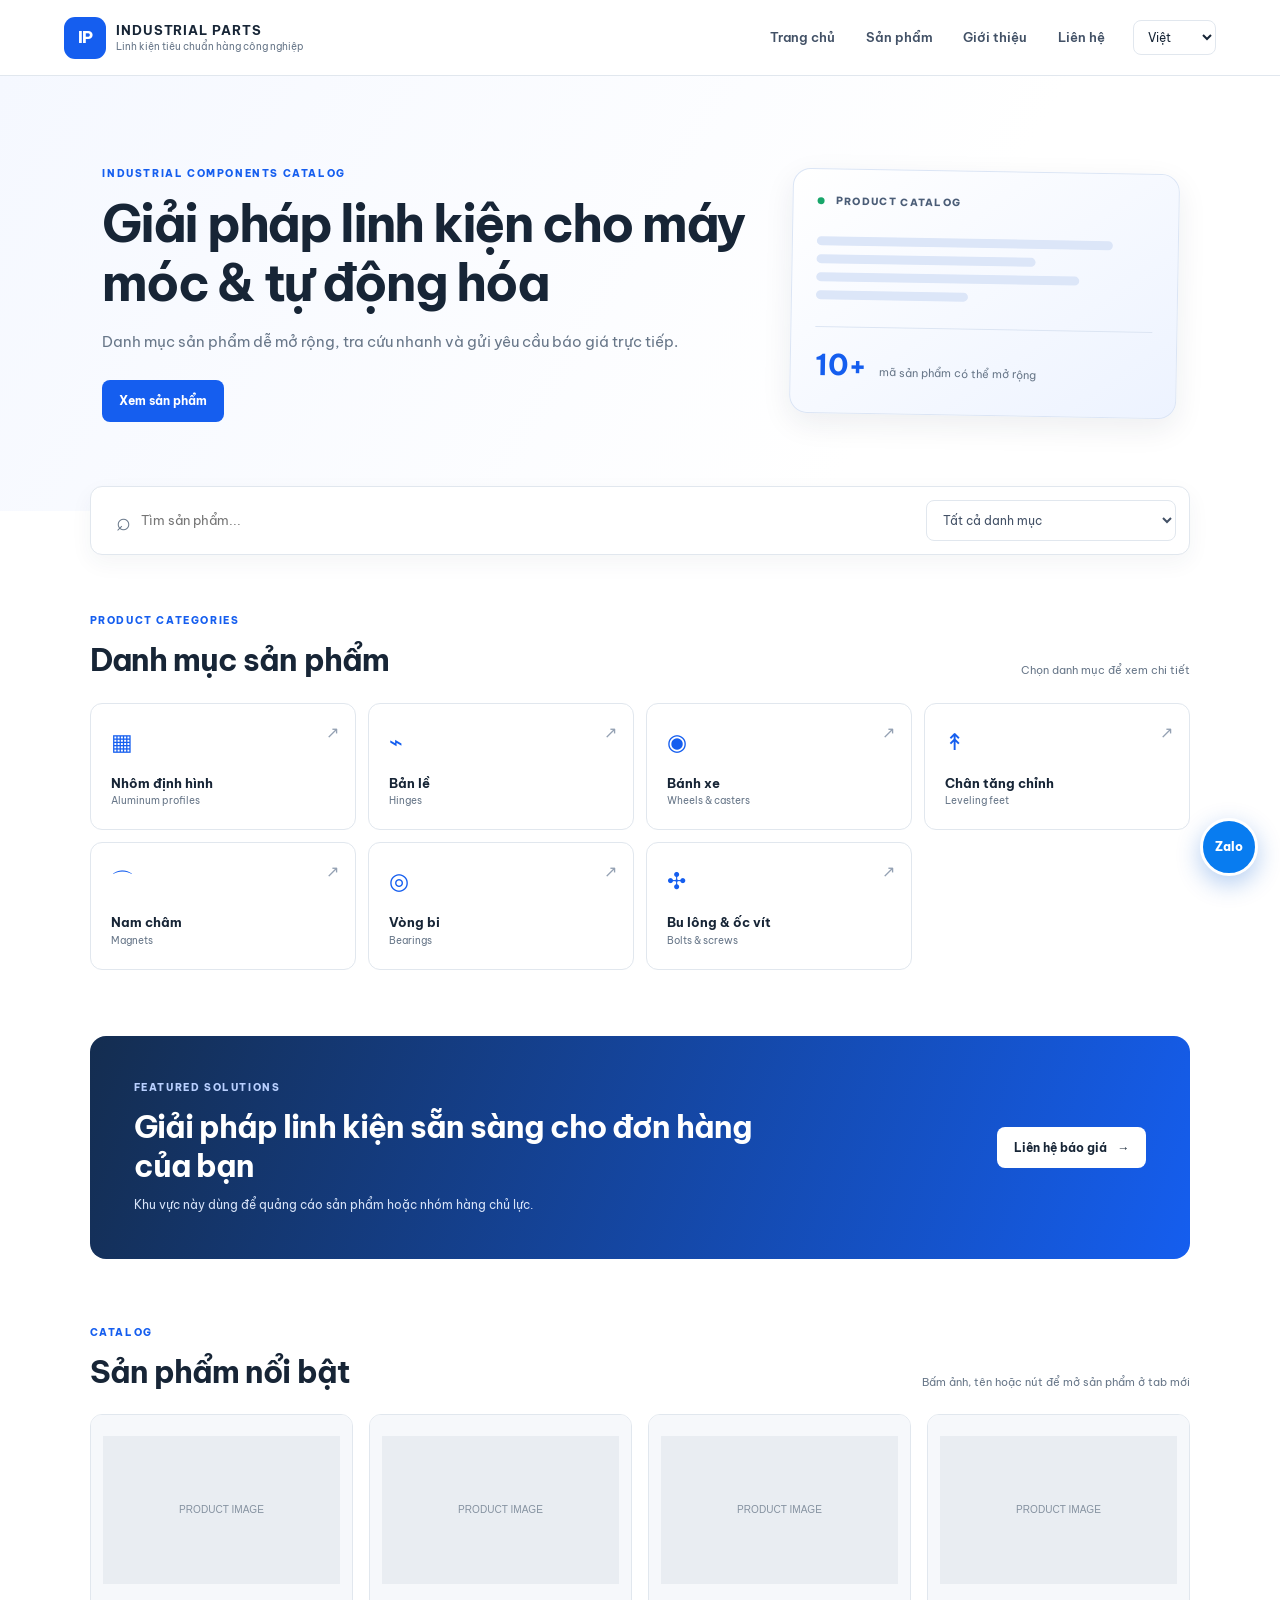
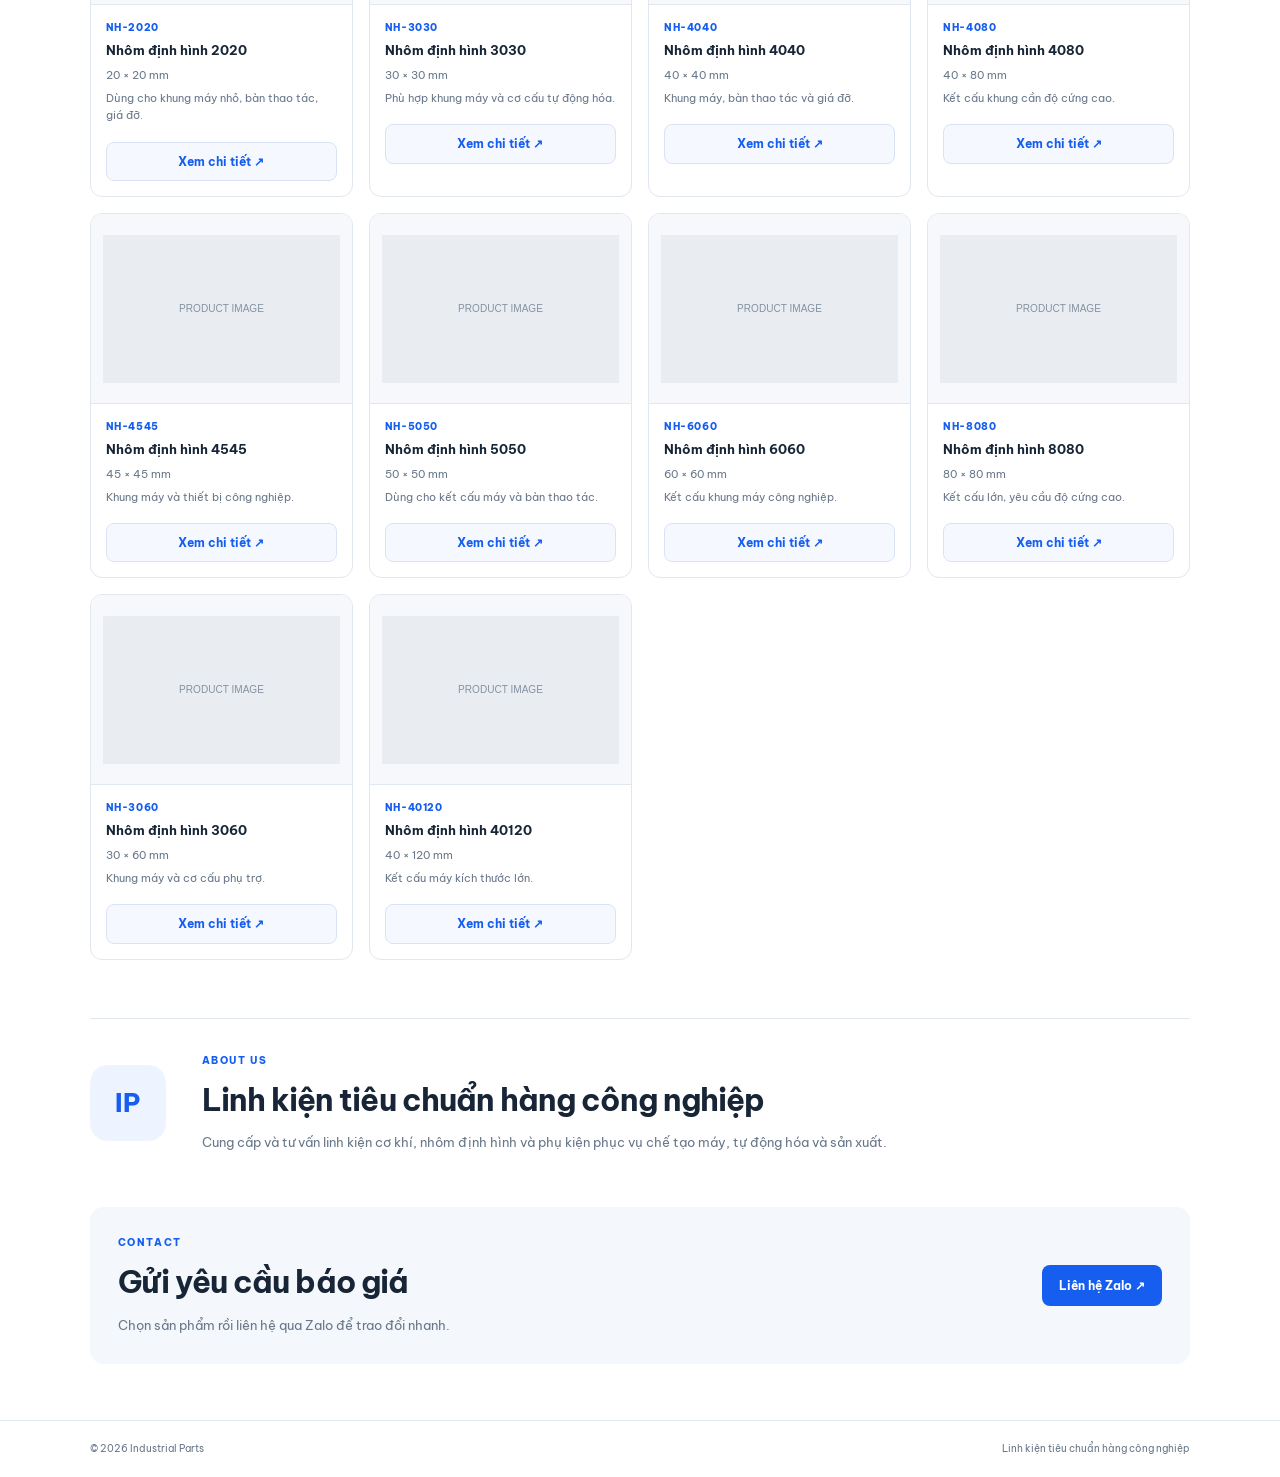
==== commit 684d8730: "Add files via upload" ====
--- a/index.html
+++ b/index.html
@@ -1,433 +1,88 @@
-```html
 <!DOCTYPE html>
 <html lang="vi">
+<head>
+  <meta charset="UTF-8">
+  <meta name="viewport" content="width=device-width, initial-scale=1">
+  <meta name="description" content="Linh kiện tiêu chuẩn hàng công nghiệp, nhôm định hình và phụ kiện tự động hóa.">
+  <title>Linh kiện tiêu chuẩn hàng công nghiệp</title>
+  <link rel="stylesheet" href="style.css">
+  <script src="script.js" defer></script>
+</head>
+<body data-page="home">
+  <header class="site-header">
+    <a class="brand" href="index.html" aria-label="Trang chủ">
+      <span class="brand-mark">IP</span>
+      <span class="brand-copy"><strong>INDUSTRIAL PARTS</strong><small>Linh kiện tiêu chuẩn hàng công nghiệp</small></span>
+    </a>
+    <nav class="main-nav" aria-label="Điều hướng chính">
+      <a href="index.html" data-i18n="home">Trang chủ</a>
+      <a href="#featured" data-i18n="products">Sản phẩm</a>
+      <a href="#about" data-i18n="about">Giới thiệu</a>
+      <a href="#contact" data-i18n="contact">Liên hệ</a>
+    </nav>
+    <label class="language-picker"><span class="sr-only">Ngôn ngữ</span>
+      <select id="lang" aria-label="Chọn ngôn ngữ">
+        <option value="vi">Việt</option><option value="en">English</option><option value="zh">中文</option>
+      </select>
+    </label>
+  </header>
 
-<head>
+  <main>
+    <section class="hero">
+      <div class="hero-copy">
+        <span class="eyebrow">INDUSTRIAL COMPONENTS CATALOG</span>
+        <h1 data-i18n="heroTitle">Giải pháp linh kiện cho máy móc &amp; tự động hóa</h1>
+        <p data-i18n="heroText">Danh mục sản phẩm dễ mở rộng, tra cứu nhanh và gửi yêu cầu báo giá trực tiếp.</p>
+        <a class="btn btn-primary" href="#featured" data-i18n="viewProducts">Xem sản phẩm</a>
+      </div>
+      <div class="hero-panel">
+        <div class="hero-panel-top"><span class="status-dot"></span> PRODUCT CATALOG</div>
+        <div class="hero-lines"><span></span><span></span><span></span><span></span></div>
+        <div class="hero-panel-bottom"><strong>10+</strong><span data-i18n="catalog">mã sản phẩm có thể mở rộng</span></div>
+      </div>
+    </section>
 
-    <meta charset="UTF-8">
+    <section class="search-panel" aria-label="Tìm kiếm sản phẩm">
+      <div class="search-field"><span aria-hidden="true">⌕</span><input id="search" type="search" placeholder="Tìm sản phẩm..." data-i18n-placeholder="search" autocomplete="off"></div>
+      <select id="category" aria-label="Lọc theo danh mục"><option value="all">Tất cả danh mục</option></select>
+    </section>
 
-    <meta
-        name="viewport"
-        content="width=device-width, initial-scale=1.0"
-    >
+    <section class="section" id="categories">
+      <div class="section-heading"><div><span class="eyebrow">PRODUCT CATEGORIES</span><h2>Danh mục sản phẩm</h2></div><span class="section-note">Chọn danh mục để xem chi tiết</span></div>
+      <div class="category-grid">
+        <a class="category-tile" href="category.html?cat=nhom-dinh-hinh"><span class="category-icon">▦</span><strong>Nhôm định hình</strong><small>Aluminum profiles</small><span class="tile-arrow">↗</span></a>
+        <a class="category-tile" href="category.html?cat=ban-le"><span class="category-icon">⌁</span><strong>Bản lề</strong><small>Hinges</small><span class="tile-arrow">↗</span></a>
+        <a class="category-tile" href="category.html?cat=banh-xe"><span class="category-icon">◉</span><strong>Bánh xe</strong><small>Wheels &amp; casters</small><span class="tile-arrow">↗</span></a>
+        <a class="category-tile" href="category.html?cat=chan-tang-chinh"><span class="category-icon">↟</span><strong>Chân tăng chỉnh</strong><small>Leveling feet</small><span class="tile-arrow">↗</span></a>
+        <a class="category-tile" href="category.html?cat=nam-cham"><span class="category-icon">⌒</span><strong>Nam châm</strong><small>Magnets</small><span class="tile-arrow">↗</span></a>
+        <a class="category-tile" href="category.html?cat=vong-bi"><span class="category-icon">◎</span><strong>Vòng bi</strong><small>Bearings</small><span class="tile-arrow">↗</span></a>
+        <a class="category-tile" href="category.html?cat=bu-long-oc-vit"><span class="category-icon">✣</span><strong>Bu lông &amp; ốc vít</strong><small>Bolts &amp; screws</small><span class="tile-arrow">↗</span></a>
+      </div>
+    </section>
 
-    <title>INDUSTRIAL PARTS</title>
+    <section class="ad-banner">
+      <div><span class="eyebrow">FEATURED SOLUTIONS</span><h2 data-i18n="adTitle">Giải pháp linh kiện sẵn sàng cho đơn hàng của bạn</h2><p data-i18n="adText">Khu vực này dùng để quảng cáo sản phẩm hoặc nhóm hàng chủ lực.</p></div>
+      <a class="btn btn-light" href="#contact">Liên hệ báo giá <span aria-hidden="true">→</span></a>
+    </section>
 
-    <link
-        rel="stylesheet"
-        href="style.css"
-    >
+    <section class="section" id="featured">
+      <div class="section-heading"><div><span class="eyebrow">CATALOG</span><h2 data-i18n="featuredTitle">Sản phẩm nổi bật</h2></div><span class="section-note">Bấm ảnh, tên hoặc nút để mở sản phẩm ở tab mới</span></div>
+      <div id="productGrid" class="product-grid" aria-live="polite"></div>
+      <p id="emptyState" class="empty-state" hidden>Không tìm thấy sản phẩm phù hợp.</p>
+    </section>
 
-</head>
+    <section class="about-section" id="about">
+      <div class="about-symbol">IP</div>
+      <div><span class="eyebrow">ABOUT US</span><h2 data-i18n="aboutTitle">Linh kiện tiêu chuẩn hàng công nghiệp</h2><p data-i18n="aboutText">Cung cấp và tư vấn linh kiện cơ khí, nhôm định hình và phụ kiện phục vụ chế tạo máy, tự động hóa và sản xuất.</p></div>
+    </section>
 
+    <section class="contact-section" id="contact">
+      <div><span class="eyebrow">CONTACT</span><h2 data-i18n="contactTitle">Gửi yêu cầu báo giá</h2><p data-i18n="contactText">Chọn sản phẩm rồi liên hệ qua Zalo để trao đổi nhanh.</p></div>
+      <a class="btn btn-primary" id="contactZalo" href="https://zalo.me/SDT-CUA-ANH" target="_blank" rel="noopener noreferrer">Liên hệ Zalo ↗</a>
+    </section>
+  </main>
 
-<body>
-
-
-<header class="header">
-
-    <div class="container nav">
-
-
-        <!-- LOGO -->
-
-        <a
-            href="index.html"
-            class="logo"
-        >
-            INDUSTRIAL PARTS
-        </a>
-
-
-        <!-- MENU -->
-
-        <nav>
-
-            <a
-                href="index.html"
-                data-i18n="home"
-            >
-                Trang chủ
-            </a>
-
-
-            <a
-                href="#products"
-                data-i18n="products"
-            >
-                Sản phẩm
-            </a>
-
-
-            <a
-                href="#about"
-                data-i18n="about"
-            >
-                Giới thiệu
-            </a>
-
-
-            <a
-                href="#contact"
-                data-i18n="contact"
-            >
-                Liên hệ
-            </a>
-
-        </nav>
-
-
-        <!-- SEARCH + LANGUAGE -->
-
-        <div class="actions">
-
-
-            <input
-                id="search"
-                type="search"
-                placeholder="Tìm sản phẩm..."
-                data-i18n-placeholder="search"
-            >
-
-
-            <select id="lang">
-
-                <option value="vi">
-                    VI
-                </option>
-
-                <option value="en">
-                    EN
-                </option>
-
-                <option value="zh">
-                    中
-                </option>
-
-            </select>
-
-
-        </div>
-
-
-    </div>
-
-</header>
-
-
-
-<!-- ================= HERO ================= -->
-
-<section class="hero">
-
-    <div class="container hero-inner">
-
-
-        <div>
-
-
-            <span class="eyebrow">
-                LINH KIỆN TIÊU CHUẨN CÔNG NGHIỆP
-            </span>
-
-
-            <h1 data-i18n="heroTitle">
-
-                Giải pháp linh kiện
-                cho máy móc & tự động hóa
-
-            </h1>
-
-
-            <p data-i18n="heroText">
-
-                Danh mục sản phẩm dễ mở rộng,
-                tra cứu nhanh và gửi yêu cầu
-                báo giá trực tiếp.
-
-            </p>
-
-
-            <a
-                href="#products"
-                class="btn"
-                data-i18n="viewProducts"
-            >
-                Xem sản phẩm
-            </a>
-
-
-        </div>
-
-
-
-        <div class="stat">
-
-            <b>
-                1000+
-            </b>
-
-
-            <span data-i18n="catalog">
-
-                mã sản phẩm có thể mở rộng
-
-            </span>
-
-
-        </div>
-
-
-    </div>
-
-</section>
-
-
-
-<!-- ================= PRODUCTS ================= -->
-
-<section
-    class="container section"
-    id="products"
->
-
-
-    <div class="section-head">
-
-
-        <div>
-
-
-            <span class="eyebrow">
-                PRODUCTS
-            </span>
-
-
-            <h2 data-i18n="featuredTitle">
-
-                Danh mục sản phẩm
-
-            </h2>
-
-
-        </div>
-
-
-        <select id="category">
-
-            <option value="all">
-
-                Tất cả danh mục
-
-            </option>
-
-        </select>
-
-
-    </div>
-
-
-
-    <!-- ================= CATEGORY ================= -->
-
-    <div class="category-links">
-
-
-        <a
-            href="category.html?cat=nhom-dinh-hinh"
-            class="category-link"
-        >
-
-            <strong>
-                Nhôm định hình
-            </strong>
-
-
-            <span>
-                Xem danh mục →
-            </span>
-
-        </a>
-
-
-    </div>
-
-
-
-    <!-- ================= PRODUCT GRID ================= -->
-
-    <div
-        id="productGrid"
-        class="grid"
-    ></div>
-
-
-</section>
-
-
-
-<!-- ================= ADVERTISEMENT ================= -->
-
-<section class="ad container">
-
-
-    <div>
-
-
-        <span class="eyebrow">
-            QUẢNG CÁO
-        </span>
-
-
-        <h2 data-i18n="adTitle">
-
-            Giải pháp linh kiện
-            sẵn sàng cho đơn hàng của bạn
-
-        </h2>
-
-
-        <p data-i18n="adText">
-
-            Khu vực này dùng để quảng cáo
-            sản phẩm hoặc nhóm hàng chủ lực.
-
-        </p>
-
-
-    </div>
-
-
-    <a
-        href="#contact"
-        class="btn light"
-    >
-        Liên hệ ngay
-    </a>
-
-
-</section>
-
-
-
-<!-- ================= ABOUT ================= -->
-
-<section
-    class="container section"
-    id="about"
->
-
-
-    <span class="eyebrow">
-        ABOUT
-    </span>
-
-
-    <h2 data-i18n="aboutTitle">
-
-        Linh kiện tiêu chuẩn hàng công nghiệp
-
-    </h2>
-
-
-    <p data-i18n="aboutText">
-
-        Cung cấp và tư vấn linh kiện cơ khí,
-        nhôm định hình và phụ kiện phục vụ
-        chế tạo máy, tự động hóa và sản xuất.
-
-    </p>
-
-
-</section>
-
-
-
-<!-- ================= CONTACT ================= -->
-
-<section
-    class="contact section"
-    id="contact"
->
-
-
-    <div class="container contact-inner">
-
-
-        <div>
-
-
-            <span class="eyebrow">
-                CONTACT
-            </span>
-
-
-            <h2 data-i18n="contactTitle">
-
-                Gửi yêu cầu báo giá
-
-            </h2>
-
-
-            <p data-i18n="contactText">
-
-                Chọn sản phẩm rồi liên hệ
-                qua Zalo để trao đổi nhanh.
-
-            </p>
-
-
-        </div>
-
-
-        <a
-            class="btn"
-            href="https://zalo.me/SDT-CUA-ANH"
-            target="_blank"
-        >
-
-            Liên hệ Zalo
-
-        </a>
-
-
-    </div>
-
-
-</section>
-
-
-
-<!-- ================= FLOATING ZALO ================= -->
-
-<a
-    class="zalo"
-    href="https://zalo.me/SDT-CUA-ANH"
-    target="_blank"
->
-
-    Zalo
-
-</a>
-
-
-
-<!-- ================= FOOTER ================= -->
-
-<footer>
-
-    © 2026 INDUSTRIAL PARTS
-
-</footer>
-
-
-
-<!-- ================= JAVASCRIPT ================= -->
-
-<script src="script.js"></script>
-
-
+  <footer class="site-footer"><span>© <span id="year"></span> Industrial Parts</span><span>Linh kiện tiêu chuẩn hàng công nghiệp</span></footer>
+  <a class="floating-zalo" href="https://zalo.me/SDT-CUA-ANH" target="_blank" rel="noopener noreferrer" aria-label="Liên hệ qua Zalo">Zalo</a>
 </body>
-
 </html>
-```
--- a/style.css
+++ b/style.css
@@ -1,572 +1,13 @@
-* {
-    box-sizing: border-box;
-}
-
-
-body {
-    margin: 0;
-    font-family: Arial, Helvetica, sans-serif;
-    color: #17202a;
-    background: #fff;
-}
-
-
-a {
-    text-decoration: none;
-    color: inherit;
-}
-
-
-.container {
-    width: min(1180px, 92%);
-    margin: auto;
-}
-
-
-/* HEADER */
-
-.header {
-    position: sticky;
-    top: 0;
-    z-index: 20;
-
-    background: #fff;
-
-    border-bottom:
-        1px solid #e5e9ee;
-}
-
-
-.nav {
-    height: 74px;
-
-    display: flex;
-    align-items: center;
-
-    gap: 28px;
-}
-
-
-.logo {
-    font-size: 19px;
-    font-weight: 800;
-
-    white-space: nowrap;
-}
-
-
-.nav nav {
-    display: flex;
-
-    gap: 22px;
-
-    flex: 1;
-}
-
-
-.nav nav a:hover {
-    color: #0866d5;
-}
-
-
-.actions {
-    display: flex;
-    gap: 8px;
-}
-
-
-.actions input,
-.actions select,
-#category {
-
-    padding: 10px;
-
-    border:
-        1px solid #d5dce4;
-
-    border-radius: 8px;
-
-    background: white;
-}
-
-
-/* HERO */
-
-.hero {
-
-    background: #eef5fb;
-
-    padding: 70px 0;
-}
-
-
-.hero-inner {
-
-    display: flex;
-
-    justify-content: space-between;
-
-    align-items: center;
-
-    gap: 40px;
-}
-
-
-.eyebrow {
-
-    font-size: 12px;
-
-    font-weight: 800;
-
-    letter-spacing: 1.4px;
-
-    color: #0866d5;
-}
-
-
-.hero h1 {
-
-    font-size:
-        clamp(35px, 5vw, 58px);
-
-    max-width: 750px;
-
-    margin: 12px 0;
-}
-
-
-.hero p {
-
-    font-size: 18px;
-
-    line-height: 1.6;
-
-    color: #5d6b78;
-
-    max-width: 680px;
-}
-
-
-.btn {
-
-    display: inline-block;
-
-    background: #0866d5;
-
-    color: white;
-
-    padding: 13px 20px;
-
-    border-radius: 8px;
-
-    font-weight: 700;
-
-    margin-top: 8px;
-}
-
-
-.stat {
-
-    background: white;
-
-    padding: 34px;
-
-    border-radius: 16px;
-
-    min-width: 230px;
-
-    box-shadow:
-        0 10px 30px #0001;
-}
-
-
-.stat b {
-
-    display: block;
-
-    font-size: 42px;
-}
-
-
-.stat span {
-
-    color: #687684;
-}
-
-
-/* PRODUCT */
-
-.section {
-
-    padding: 62px 0;
-}
-
-
-.section-head {
-
-    display: flex;
-
-    justify-content: space-between;
-
-    align-items: end;
-
-    margin-bottom: 24px;
-}
-
-
-.section h2,
-.ad h2 {
-
-    font-size: 32px;
-
-    margin: 8px 0;
-}
-
-
-.grid {
-
-    display: grid;
-
-    grid-template-columns:
-        repeat(4, 1fr);
-
-    gap: 18px;
-}
-
-
-.product {
-
-    border:
-        1px solid #e1e6eb;
-
-    border-radius: 12px;
-
-    overflow: hidden;
-
-    background: white;
-
-    transition: .2s;
-}
-
-
-.product:hover {
-
-    transform:
-        translateY(-3px);
-
-    box-shadow:
-        0 10px 25px #0001;
-}
-
-
-.product img {
-
-    width: 100%;
-
-    height: 175px;
-
-    object-fit: cover;
-
-    background: #f3f5f7;
-}
-
-
-.product-body {
-
-    padding: 15px;
-}
-
-
-.code {
-
-    font-size: 12px;
-
-    color: #0866d5;
-
-    font-weight: bold;
-}
-
-
-.product h3 {
-
-    margin: 7px 0;
-}
-
-
-.product p {
-
-    color: #687684;
-
-    line-height: 1.5;
-}
-
-
-.product .btn {
-
-    width: 100%;
-
-    text-align: center;
-}
-
-
-/* AD */
-
-.ad {
-
-    background: #172733;
-
-    color: white;
-
-    border-radius: 16px;
-
-    padding: 34px;
-
-    display: flex;
-
-    justify-content: space-between;
-
-    align-items: center;
-
-    gap: 20px;
-}
-
-
-.ad p {
-
-    color: #c6d1da;
-}
-
-
-.light {
-
-    background: white;
-
-    color: #17202a;
-}
-
-
-/* ABOUT */
-
-.about p {
-
-    max-width: 800px;
-
-    line-height: 1.8;
-
-    color: #5e6c78;
-}
-
-
-/* CONTACT */
-
-.contact {
-
-    background: #f1f5f8;
-}
-
-
-.contact-inner {
-
-    display: flex;
-
-    justify-content: space-between;
-
-    align-items: center;
-}
-
-
-/* PRODUCT DETAIL */
-
-.detail {
-
-    display: grid;
-
-    grid-template-columns:
-        1fr 1fr;
-
-    gap: 50px;
-
-    margin-top: 25px;
-
-    align-items: center;
-}
-
-
-.detail img {
-
-    width: 100%;
-
-    height: 480px;
-
-    object-fit: contain;
-
-    background: #f4f6f8;
-
-    border-radius: 14px;
-}
-
-
-.detail p {
-
-    line-height: 1.7;
-
-    color: #5d6b78;
-}
-
-
-/* ZALO */
-
-.zalo {
-
-    position: fixed;
-
-    right: 22px;
-
-    bottom: 22px;
-
-    width: 58px;
-
-    height: 58px;
-
-    border-radius: 50%;
-
-    background: #087cff;
-
-    color: white;
-
-    display: grid;
-
-    place-items: center;
-
-    font-weight: 800;
-
-    box-shadow:
-        0 6px 20px #087cff55;
-
-    z-index: 30;
-}
-
-
-/* FOOTER */
-
-footer {
-
-    padding: 25px;
-
-    background: #101820;
-
-    color: #b6c0c9;
-
-    text-align: center;
-}
-
-
-/* MOBILE */
-
-@media(max-width: 900px) {
-
-    .nav nav {
-        display: none;
-    }
-
-
-    .grid {
-
-        grid-template-columns:
-            repeat(2, 1fr);
-    }
-
-
-    .hero-inner,
-    .contact-inner,
-    .ad {
-
-        flex-direction: column;
-
-        align-items: flex-start;
-    }
-
-
-    .detail {
-
-        grid-template-columns: 1fr;
-    }
-
-}
-
-
-@media(max-width: 560px) {
-
-    .grid {
-
-        grid-template-columns: 1fr;
-    }
-
-
-    .hero {
-
-        padding: 45px 0;
-    }
-
-
-    .actions input {
-
-        width: 130px;
-    }
-
-
-    .detail img {
-
-        height: 300px;
-    }
-
-}
-.category-links {
-    display: grid;
-    grid-template-columns: repeat(4, 1fr);
-    gap: 18px;
-    margin-bottom: 30px;
-}
-
-.category-link {
-    padding: 22px;
-    border: 1px solid #e1e6eb;
-    border-radius: 12px;
-    background: #fff;
-
-    display: flex;
-    flex-direction: column;
-    gap: 10px;
-
-    transition: .2s;
-}
-
-.category-link:hover {
-    transform: translateY(-3px);
-    box-shadow: 0 10px 25px #0001;
-}
-
-.category-link strong {
-    font-size: 18px;
-}
-
-.category-link span {
-    color: #0866d5;
-    font-size: 14px;
-}
-
-@media(max-width: 900px) {
-
-    .category-links {
-        grid-template-columns: repeat(2, 1fr);
-    }
-
-}
-
-@media(max-width: 560px) {
-
-    .category-links {
-        grid-template-columns: 1fr;
-    }
-
-}
+@import url('https://fonts.googleapis.com/css2?family=Be+Vietnam+Pro:wght@400;500;600;700;800&display=swap');
+:root{--ink:#172536;--muted:#687789;--line:#e1e7ee;--blue:#155eef;--blue-dark:#1048bd;--pale:#f4f7fb;--green:#087443;--shadow:0 10px 30px rgba(20,40,70,.08)}
+*{box-sizing:border-box}html{scroll-behavior:smooth;scroll-padding-top:90px}body{margin:0;font-family:"Be Vietnam Pro",Arial,sans-serif;color:var(--ink);background:#fff;line-height:1.6}a{color:inherit;text-decoration:none}button,input,select{font:inherit}.sr-only{position:absolute;width:1px;height:1px;padding:0;margin:-1px;overflow:hidden;clip:rect(0,0,0,0);white-space:nowrap;border:0}
+.site-header{height:76px;padding:0 clamp(18px,5vw,72px);display:flex;align-items:center;gap:28px;position:sticky;top:0;z-index:20;background:rgba(255,255,255,.96);backdrop-filter:blur(12px);border-bottom:1px solid var(--line)}.brand{display:flex;align-items:center;gap:10px;min-width:max-content}.brand-mark{display:grid;place-items:center;width:42px;height:42px;border-radius:11px;background:var(--blue);color:white;font-weight:800;letter-spacing:-1px}.brand-copy{display:flex;flex-direction:column;line-height:1.35}.brand-copy strong{font-size:13px;letter-spacing:.07em}.brand-copy small{font-size:10px;color:var(--muted)}.main-nav{display:flex;align-items:center;justify-content:center;gap:clamp(12px,2.4vw,32px);margin-left:auto}.main-nav a{font-size:13px;font-weight:600;color:#425166}.main-nav a:hover,.text-link:hover{color:var(--blue)}.language-picker select{border:1px solid var(--line);border-radius:8px;background:#fff;padding:8px 10px;color:var(--ink);font-size:12px}
+.hero{display:grid;grid-template-columns:1.25fr .75fr;gap:44px;align-items:center;padding:clamp(48px,7vw,94px) clamp(20px,8vw,120px);background:linear-gradient(120deg,#f5f8ff,#fff 70%);overflow:hidden}.hero-copy{max-width:720px}.eyebrow{font-size:10px;letter-spacing:.16em;font-weight:800;color:var(--blue);display:block;margin-bottom:12px}.hero h1{font-size:clamp(30px,4vw,52px);letter-spacing:-.045em;line-height:1.16;margin:0 0 18px;max-width:720px}.hero p{font-size:15px;color:var(--muted);max-width:600px;margin:0 0 26px}.btn{display:inline-flex;align-items:center;justify-content:center;gap:10px;padding:11px 17px;border-radius:8px;font-weight:700;font-size:12px;border:0;cursor:pointer;transition:transform .15s,background .15s}.btn:hover{transform:translateY(-1px)}.btn-primary{background:var(--blue);color:#fff}.btn-primary:hover{background:var(--blue-dark)}.btn-light{background:#fff;color:var(--ink);white-space:nowrap}.hero-panel{border:1px solid #dbe5f5;border-radius:18px;padding:24px;background:linear-gradient(145deg,#fff,#edf3ff);box-shadow:var(--shadow);min-height:245px;display:flex;flex-direction:column;justify-content:space-between;transform:rotate(1deg)}.hero-panel-top{font-size:10px;letter-spacing:.13em;font-weight:800;color:#4b5d77}.status-dot{display:inline-block;width:7px;height:7px;border-radius:50%;background:#18a66a;margin-right:8px}.hero-lines{display:flex;flex-direction:column;gap:9px;padding:18px 0}.hero-lines span{height:9px;background:#dce6f8;border-radius:5px}.hero-lines span:nth-child(1){width:88%}.hero-lines span:nth-child(2){width:65%}.hero-lines span:nth-child(3){width:78%}.hero-lines span:nth-child(4){width:45%}.hero-panel-bottom{display:flex;align-items:baseline;gap:12px;border-top:1px solid #dce5f3;padding-top:15px}.hero-panel-bottom strong{font-size:29px;color:var(--blue)}.hero-panel-bottom span{font-size:11px;color:var(--muted)}
+.search-panel{margin:0 clamp(18px,7vw,100px);padding:13px;display:grid;grid-template-columns:1fr minmax(190px,250px);gap:12px;border:1px solid var(--line);border-radius:12px;background:#fff;box-shadow:0 8px 22px rgba(30,50,80,.05);position:relative;z-index:2}.hero+.search-panel{margin-top:-25px}.search-field{display:flex;align-items:center;gap:10px;padding:0 12px;min-width:0}.search-field>span{font-size:25px;color:var(--muted)}.search-field input{width:100%;border:0;outline:0;padding:10px 0;font-size:13px;background:transparent}.search-panel select{width:100%;border:1px solid var(--line);border-radius:8px;padding:10px 12px;color:#435166;background:#fff;font-size:12px;min-width:0}
+.section{padding:58px clamp(18px,7vw,100px)}.section-heading{display:flex;justify-content:space-between;align-items:end;gap:20px;margin-bottom:23px}.section-heading h2,.about-section h2,.contact-section h2,.ad-banner h2{font-size:clamp(22px,2.6vw,31px);line-height:1.25;letter-spacing:-.03em;margin:0}.section-note{font-size:11px;color:var(--muted)}.category-grid{display:grid;grid-template-columns:repeat(4,minmax(0,1fr));gap:12px}.category-tile{position:relative;border:1px solid var(--line);border-radius:12px;padding:20px;min-height:125px;display:flex;flex-direction:column;align-items:flex-start;transition:border .2s,transform .2s,box-shadow .2s}.category-tile:hover{border-color:#9dbbff;transform:translateY(-2px);box-shadow:var(--shadow)}.category-icon{font-size:23px;color:var(--blue);margin-bottom:12px}.category-tile strong{font-size:13px}.category-tile small{font-size:10px;color:var(--muted)}.tile-arrow{position:absolute;right:16px;top:16px;color:#94a1b3}
+.ad-banner{margin:8px clamp(18px,7vw,100px);padding:clamp(24px,4vw,44px);border-radius:16px;background:linear-gradient(110deg,#142d50,#155eef);color:white;display:flex;justify-content:space-between;align-items:center;gap:24px}.ad-banner .eyebrow{color:#b9d0ff}.ad-banner h2{max-width:670px}.ad-banner p{font-size:12px;color:#d7e3f8;margin:10px 0 0}.product-grid{display:grid;grid-template-columns:repeat(4,minmax(0,1fr));gap:16px}.product{min-width:0;border:1px solid var(--line);border-radius:12px;overflow:hidden;background:#fff;transition:transform .2s,box-shadow .2s,border-color .2s}.product:hover{transform:translateY(-3px);border-color:#c5d5f2;box-shadow:var(--shadow)}.product-image-link{display:block;background:#f6f8fb;border-bottom:1px solid var(--line);padding:12px}.product img{display:block;width:100%;height:165px;object-fit:contain;mix-blend-mode:multiply}.product-body{padding:15px}.code{font-size:10px;letter-spacing:.06em;font-weight:800;color:var(--blue);margin-bottom:5px}.product h3{font-size:13px;line-height:1.45;margin:0 0 7px}.product h3 a:hover{color:var(--blue)}.product p{font-size:11px;color:var(--muted);margin:5px 0}.product .btn{margin-top:12px;width:100%;border:1px solid #d9e3f5;background:#f5f8ff;color:var(--blue);padding:9px}.product .btn:hover{background:#eaf1ff}.empty-state{padding:24px;border:1px dashed var(--line);border-radius:10px;text-align:center;color:var(--muted);font-size:13px}
+.about-section{margin:0 clamp(18px,7vw,100px);padding:34px 0;border-top:1px solid var(--line);display:grid;grid-template-columns:90px 1fr;gap:22px;align-items:center}.about-symbol{width:76px;height:76px;border-radius:18px;background:#edf3ff;color:var(--blue);display:grid;place-items:center;font-size:25px;font-weight:800}.about-section p,.contact-section p{max-width:780px;color:var(--muted);font-size:13px;margin-bottom:0}.contact-section{margin:20px clamp(18px,7vw,100px) 56px;padding:28px;border-radius:14px;background:var(--pale);display:flex;align-items:center;justify-content:space-between;gap:20px}.site-footer{border-top:1px solid var(--line);padding:20px clamp(18px,7vw,100px);display:flex;justify-content:space-between;gap:15px;color:var(--muted);font-size:10px}.floating-zalo{position:fixed;right:22px;bottom:24px;z-index:30;width:58px;height:58px;border-radius:50%;display:grid;place-items:center;background:#087cf0;color:white;font-size:12px;font-weight:800;box-shadow:0 8px 24px rgba(0,90,210,.3);border:3px solid white}.floating-zalo:hover{transform:translateY(-2px)}
+.page-main{min-height:65vh;padding:24px 0 30px}.breadcrumb{display:flex;gap:9px;align-items:center;margin:0 clamp(18px,7vw,100px) 22px;color:var(--muted);font-size:11px;flex-wrap:wrap}.breadcrumb a:hover{color:var(--blue)}.page-title-row{margin:0 clamp(18px,7vw,100px) 24px;display:flex;align-items:end;justify-content:space-between;gap:24px}.page-title-row h1{font-size:clamp(28px,3.5vw,42px);line-height:1.2;letter-spacing:-.04em;margin:0 0 8px}.page-title-row p{color:var(--muted);font-size:13px;margin:0}.back-link{font-size:12px;color:var(--blue);font-weight:700;white-space:nowrap}.page-main>.search-panel{margin-bottom:8px}.compact-section{padding-top:28px}.back-above{display:inline-block;margin:0 clamp(18px,7vw,100px) 20px}.product-detail{margin:0 clamp(18px,7vw,100px);display:grid;grid-template-columns:minmax(0,1fr) minmax(0,1fr);gap:clamp(25px,5vw,64px);align-items:start}.gallery-main{border:1px solid var(--line);border-radius:14px;background:#f7f9fc;min-height:390px;display:grid;place-items:center;padding:25px;cursor:zoom-in}.gallery-main img{width:100%;height:340px;object-fit:contain;mix-blend-mode:multiply}.thumbnail-row{display:grid;grid-template-columns:repeat(5,minmax(0,1fr));gap:10px;margin-top:12px}.thumbnail{border:1px solid var(--line);border-radius:8px;background:#fff;padding:5px;cursor:pointer;min-width:0}.thumbnail.active,.thumbnail:hover{border-color:var(--blue)}.thumbnail img{width:100%;height:62px;object-fit:contain}.product-info .eyebrow{margin-top:3px}.product-info h1{font-size:clamp(25px,3vw,36px);line-height:1.2;letter-spacing:-.035em;margin:0 0 10px}.product-info .product-code{font-size:12px;color:var(--blue);font-weight:800;letter-spacing:.06em}.product-info .lead{font-size:14px;color:var(--muted);margin:15px 0 22px}.spec-table{width:100%;border-collapse:collapse;font-size:12px;margin:20px 0}.spec-table th,.spec-table td{text-align:left;padding:11px 12px;border:1px solid var(--line)}.spec-table th{width:38%;font-weight:600;color:#59697d;background:#f7f9fc}.product-info h2{font-size:17px;margin:23px 0 7px}.product-info .description{font-size:13px;color:#536276}.detail-actions{display:flex;gap:10px;flex-wrap:wrap;margin-top:24px}.detail-actions .btn-secondary{border:1px solid var(--line);background:#fff;color:var(--ink)}.related-section{padding-top:50px}.image-viewer{border:0;border-radius:12px;padding:44px 18px 18px;max-width:min(92vw,900px);max-height:92vh;background:white;box-shadow:0 20px 70px #0004}.image-viewer::backdrop{background:#0b1728cc}.image-viewer img{display:block;max-width:85vw;max-height:78vh;object-fit:contain}.viewer-close{position:absolute;right:10px;top:5px;border:0;background:#edf1f6;border-radius:50%;width:30px;height:30px;font-size:22px;cursor:pointer}.loading-box{grid-column:1/-1;padding:50px;text-align:center;color:var(--muted);border:1px dashed var(--line);border-radius:12px}
+@media(max-width:1000px){.site-header{gap:16px;padding-inline:20px}.main-nav{gap:14px}.main-nav a{font-size:11px}.brand-copy small{display:none}.hero{padding-inline:35px;gap:24px}.category-grid{grid-template-columns:repeat(3,minmax(0,1fr))}.product-grid{grid-template-columns:repeat(3,minmax(0,1fr))}.product-detail{gap:25px}.gallery-main{min-height:320px}.gallery-main img{height:275px}}
+@media(max-width:720px){.site-header{height:auto;min-height:68px;padding:10px 16px;flex-wrap:wrap;gap:10px}.brand-mark{width:36px;height:36px}.brand-copy strong{font-size:11px}.main-nav{order:3;width:100%;overflow-x:auto;justify-content:flex-start;padding:4px 0}.main-nav a{white-space:nowrap}.language-picker{margin-left:auto}.hero{grid-template-columns:1fr;padding:43px 20px 52px}.hero-panel{display:none}.hero h1{font-size:34px}.search-panel{grid-template-columns:1fr;margin-inline:16px}.hero+.search-panel{margin-top:-24px}.section{padding:42px 16px}.section-heading{align-items:start;flex-direction:column;gap:6px}.category-grid{grid-template-columns:repeat(2,minmax(0,1fr));gap:9px}.category-tile{padding:15px;min-height:115px}.ad-banner{margin-inline:16px;align-items:flex-start;flex-direction:column}.product-grid{grid-template-columns:repeat(2,minmax(0,1fr));gap:10px}.product img{height:130px}.product-body{padding:11px}.product h3{font-size:12px}.about-section{margin-inline:16px;grid-template-columns:54px 1fr;gap:13px}.about-symbol{width:50px;height:50px;font-size:17px;border-radius:12px}.contact-section{margin:18px 16px 40px;align-items:flex-start;flex-direction:column;padding:23px}.site-footer{padding:18px 16px;flex-direction:column;gap:4px}.floating-zalo{width:52px;height:52px;right:14px;bottom:15px}.breadcrumb,.page-title-row{margin-inline:16px}.page-title-row{align-items:flex-start;flex-direction:column;gap:12px}.page-main>.search-panel{margin-inline:16px}.product-detail{margin-inline:16px;grid-template-columns:1fr;gap:24px}.gallery-main{min-height:270px}.gallery-main img{height:245px}.thumbnail img{height:52px}.back-above{margin-left:16px}.related-section{padding-top:30px}}
+@media(max-width:380px){.product-grid{grid-template-columns:1fr 1fr}.product img{height:105px}.brand-copy strong{font-size:10px}.category-tile strong{font-size:12px}}
